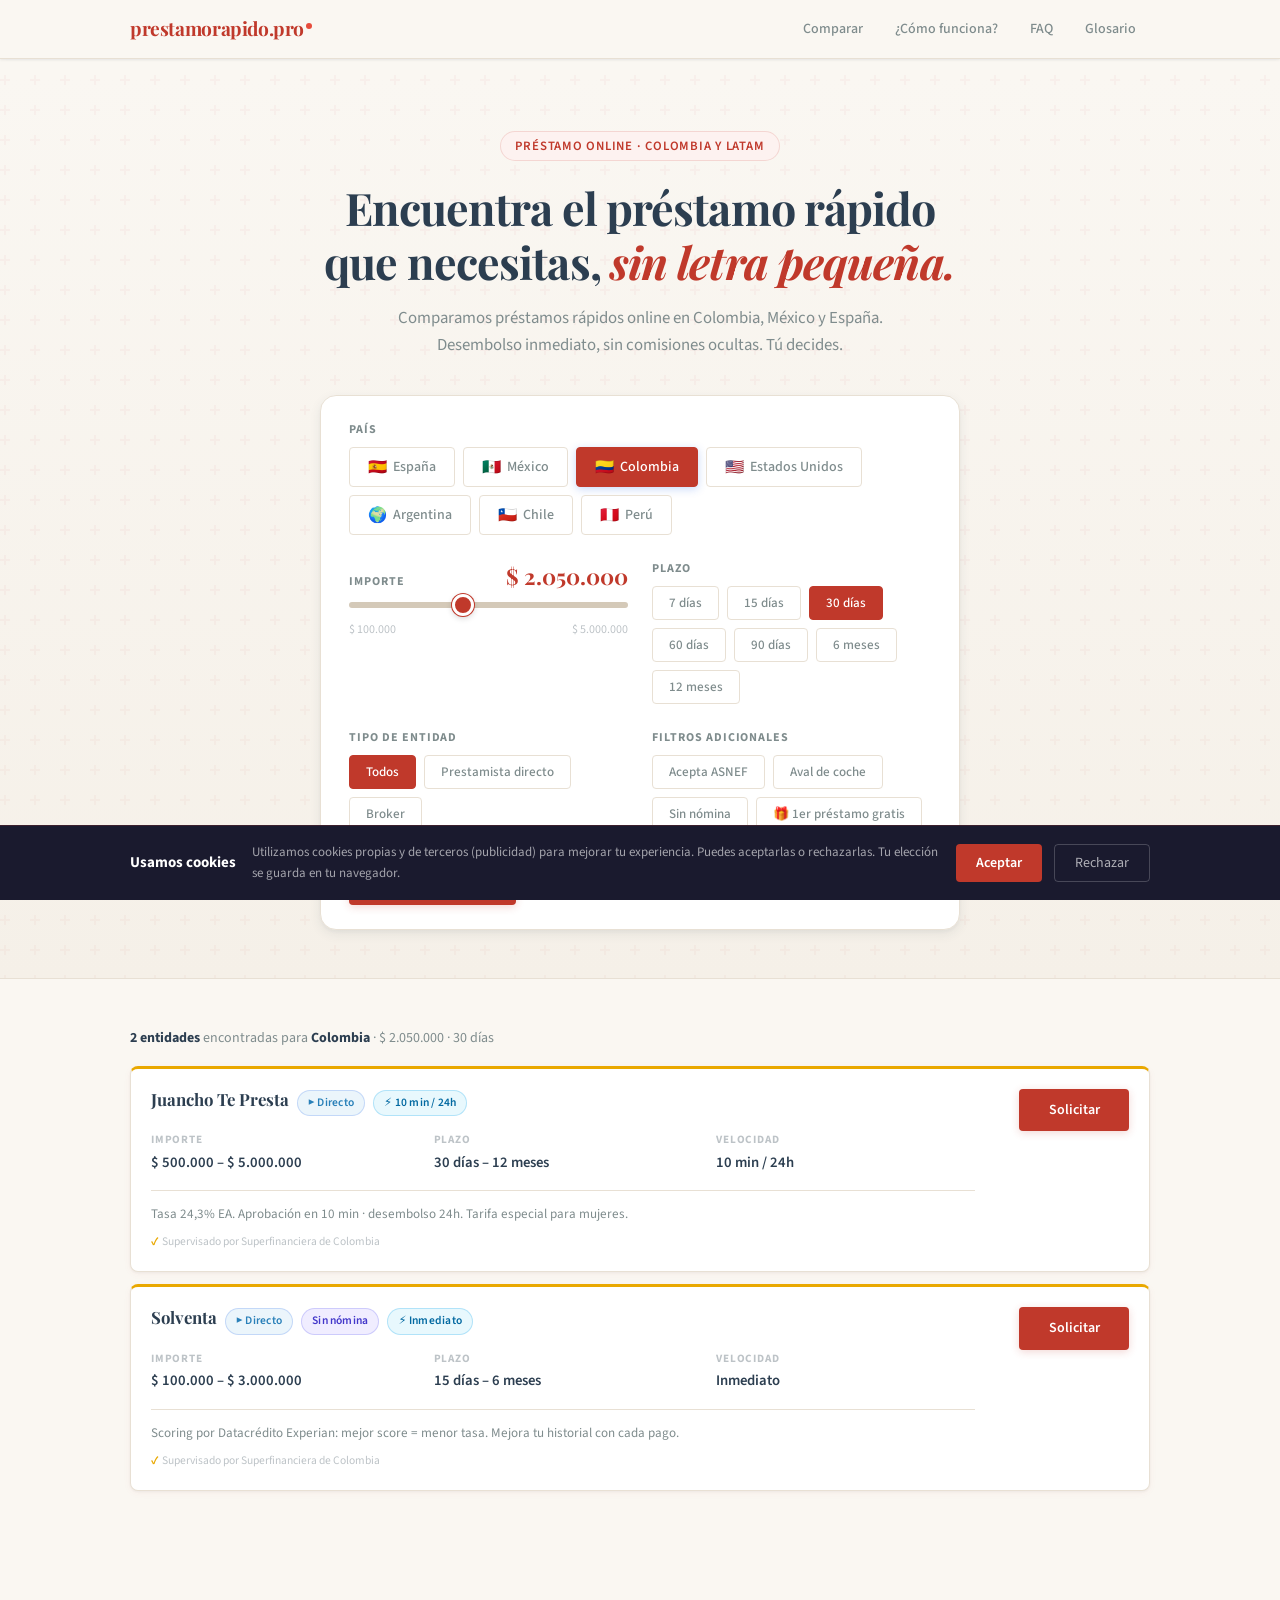
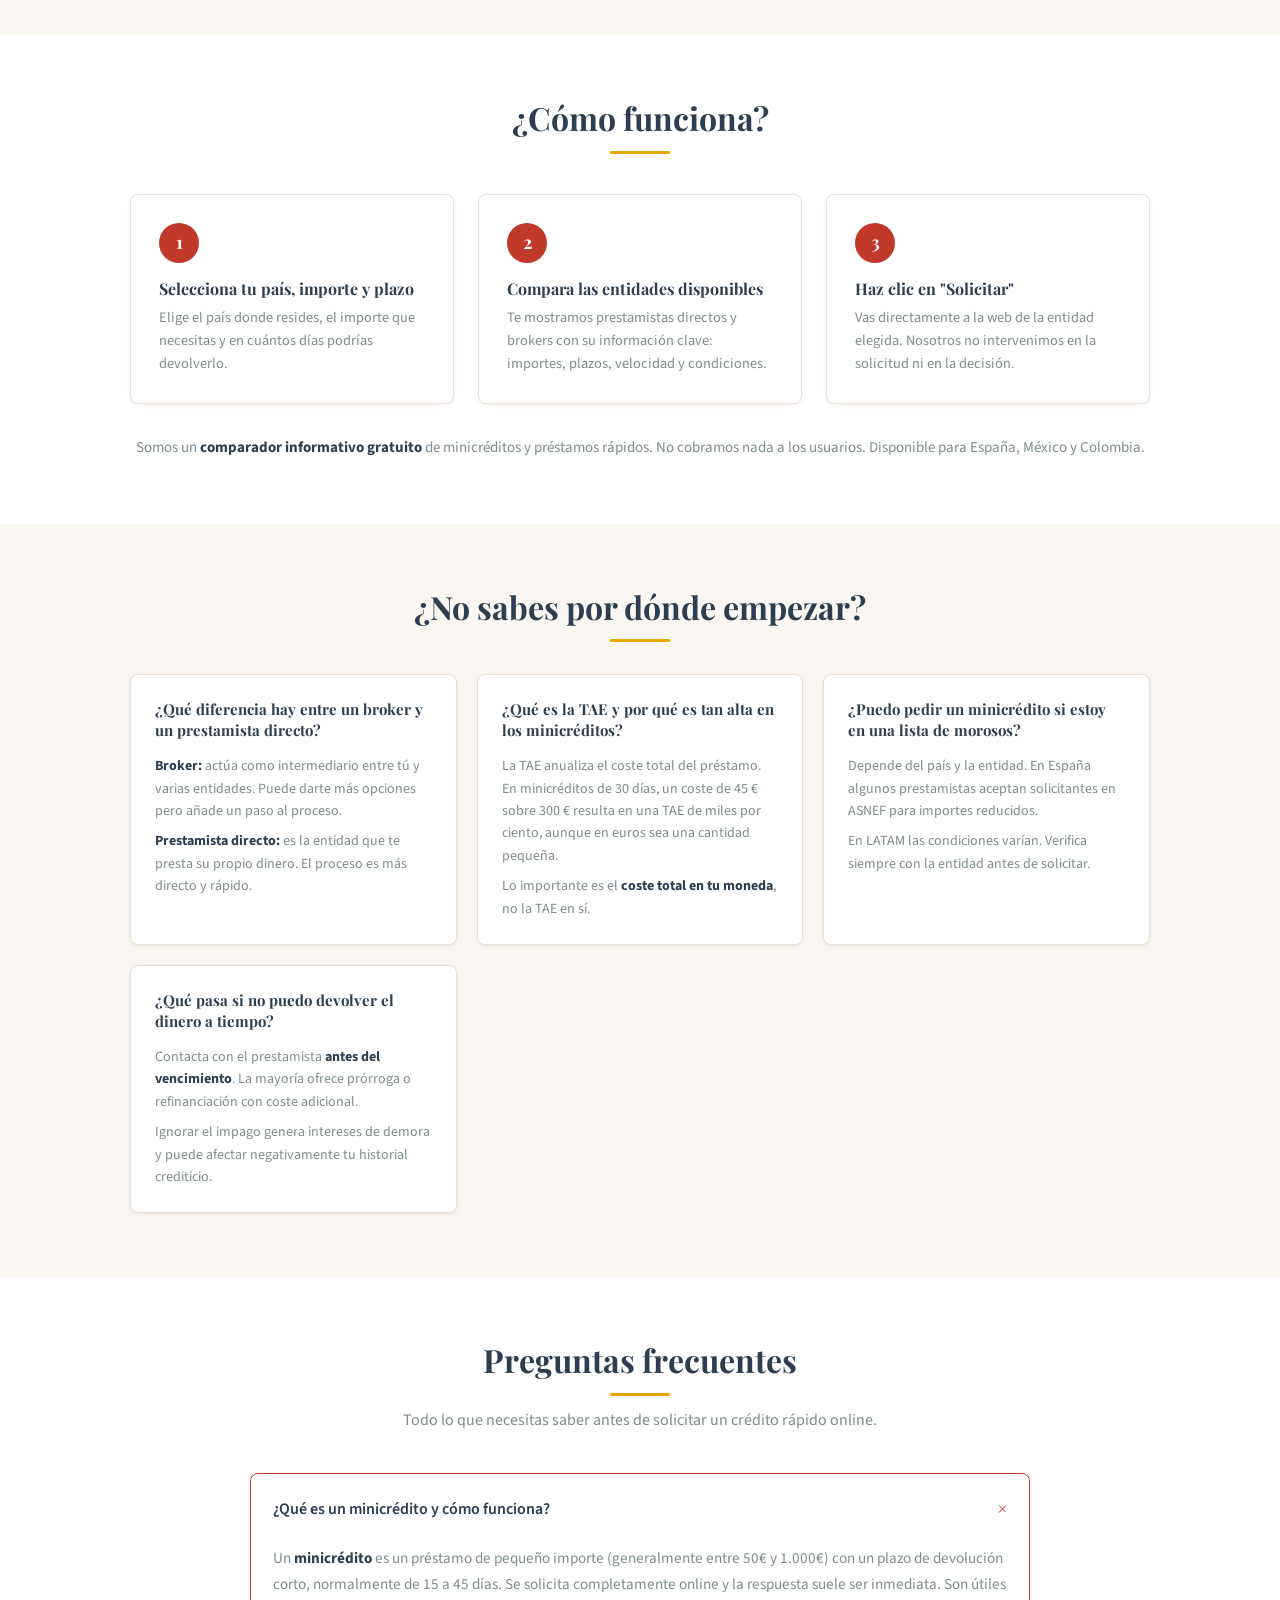
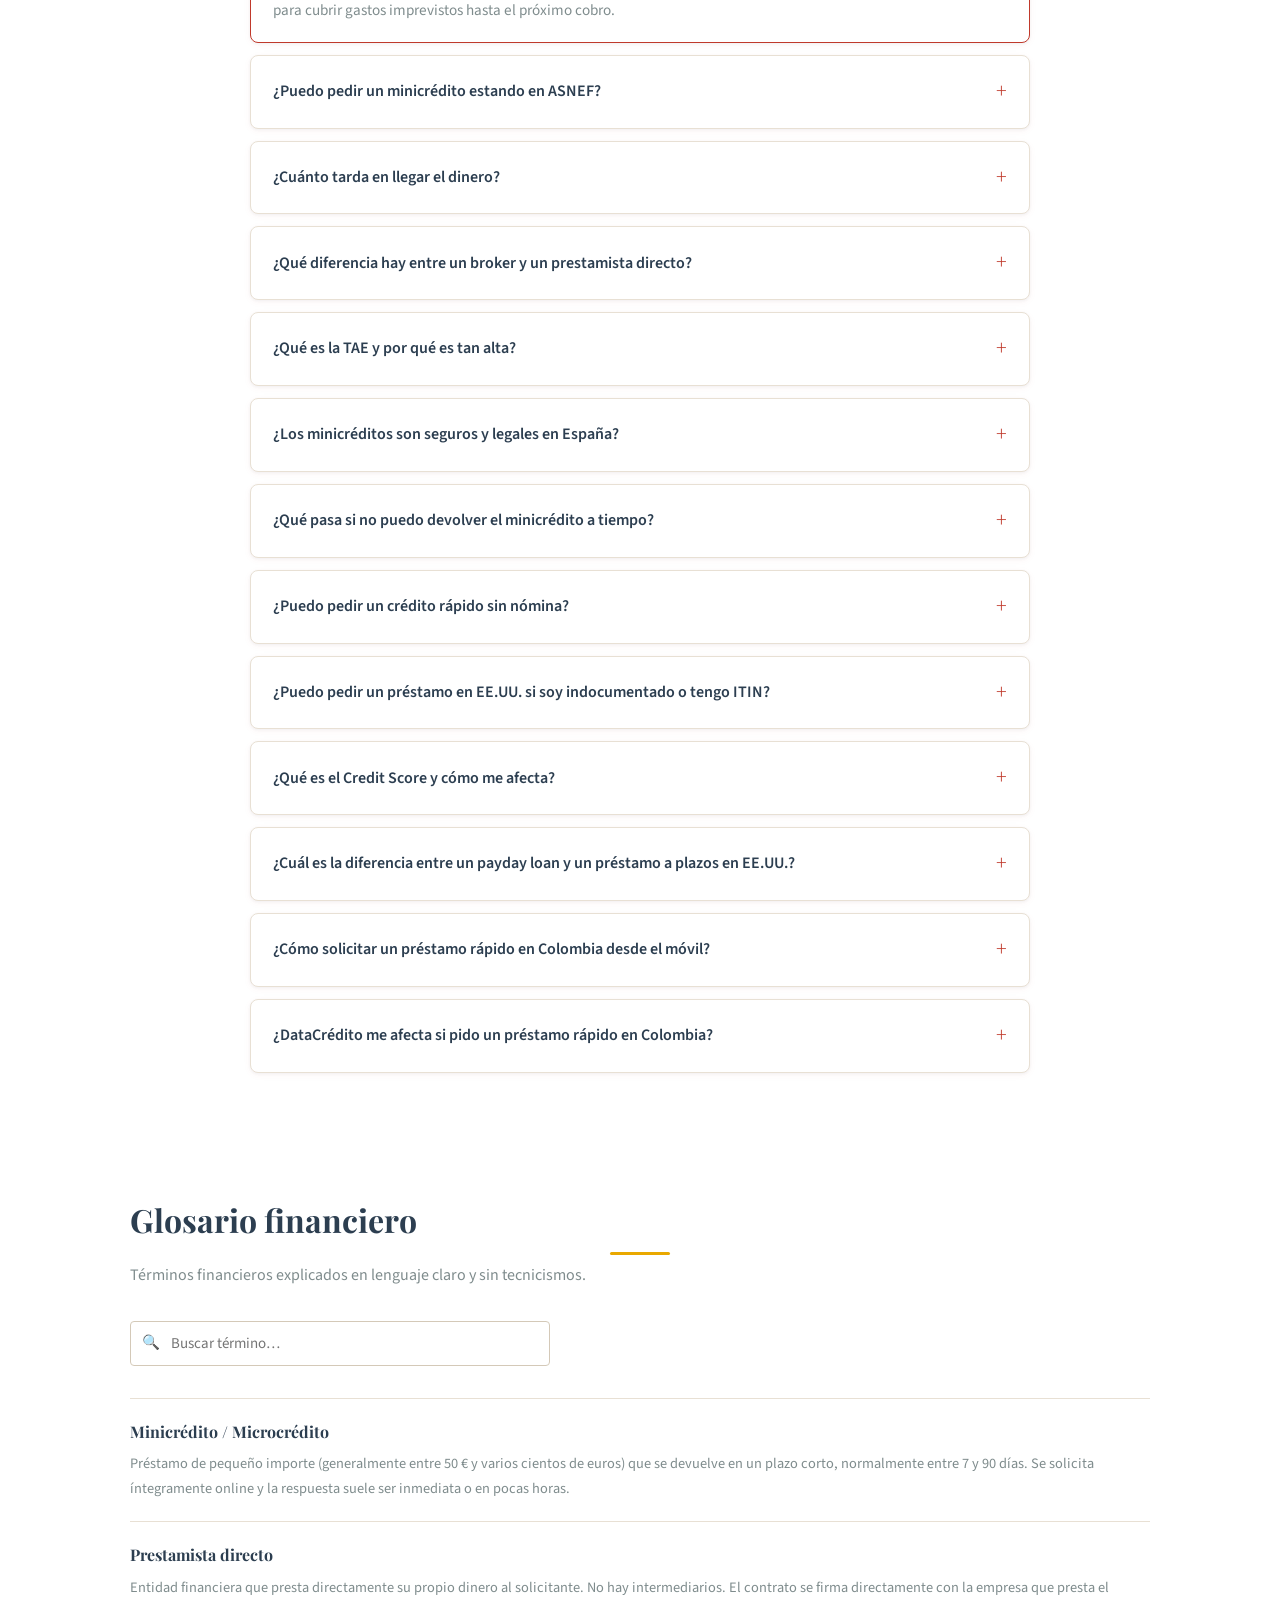
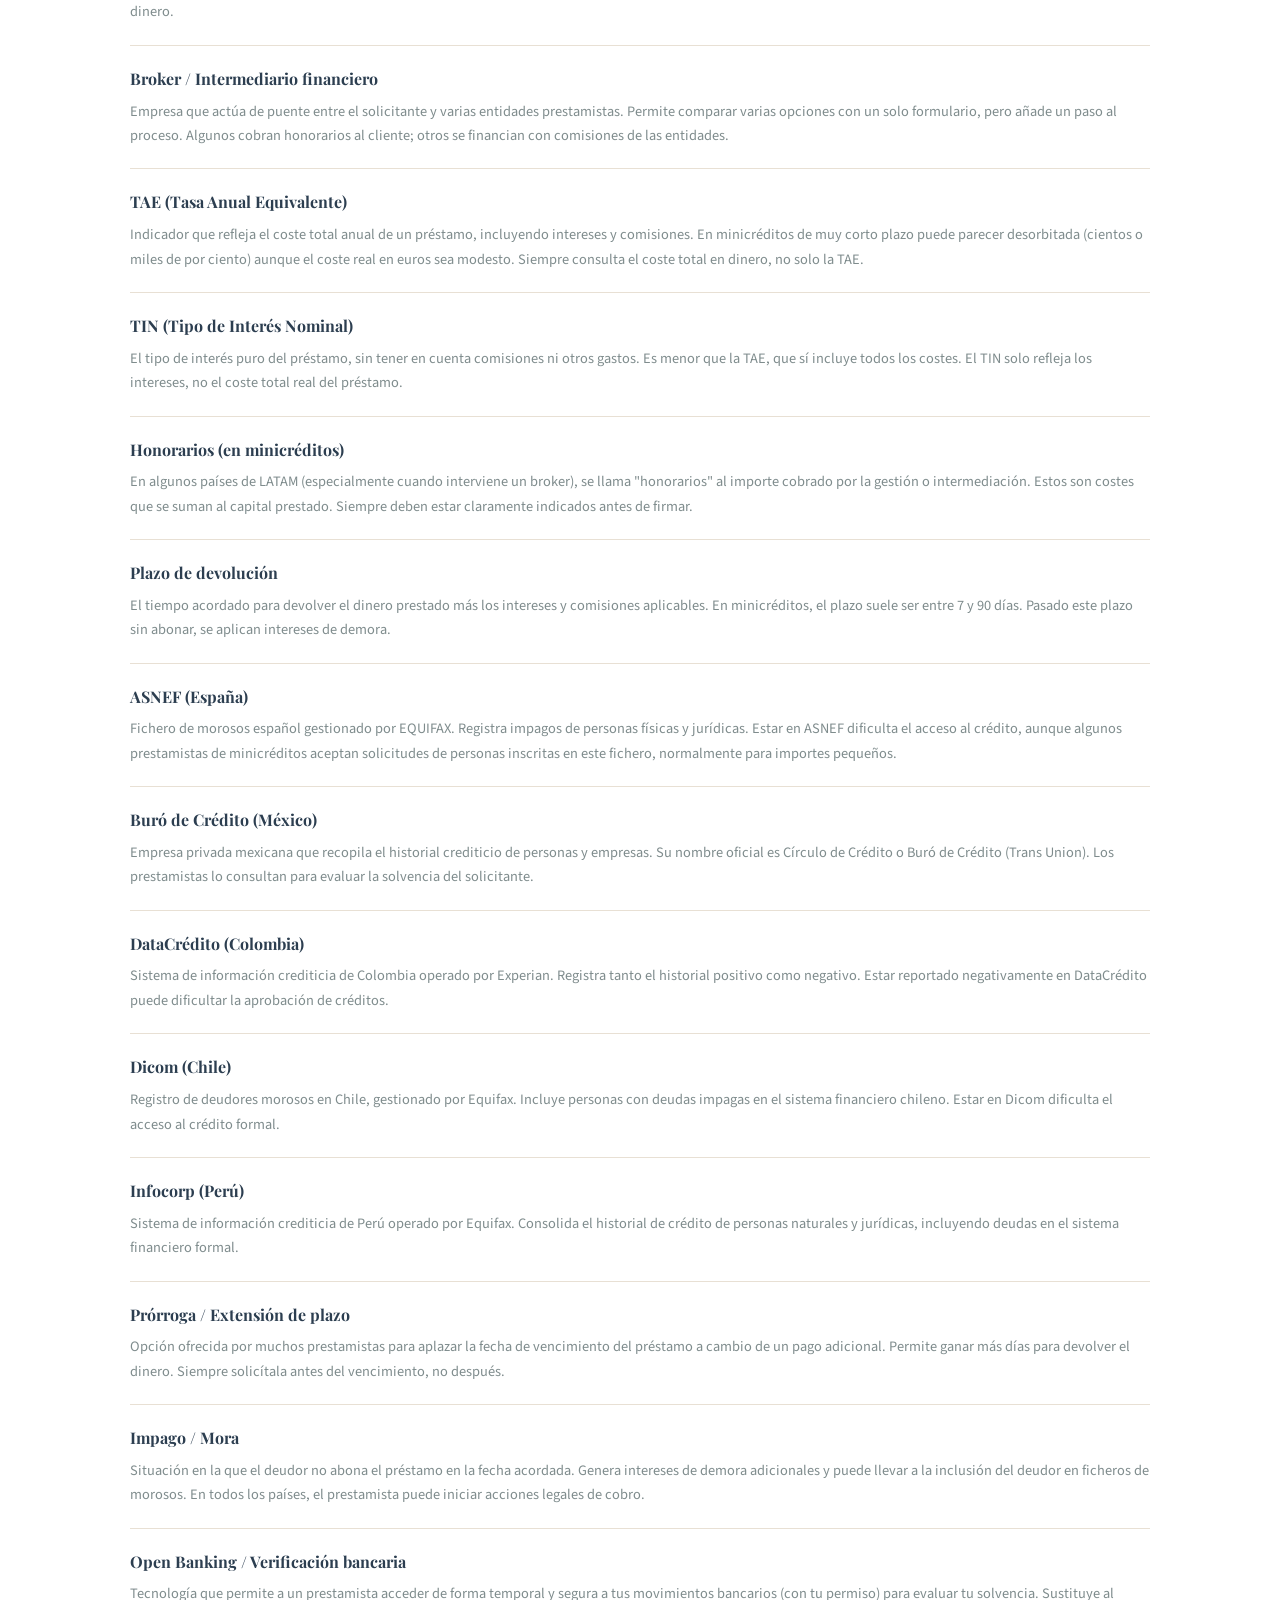
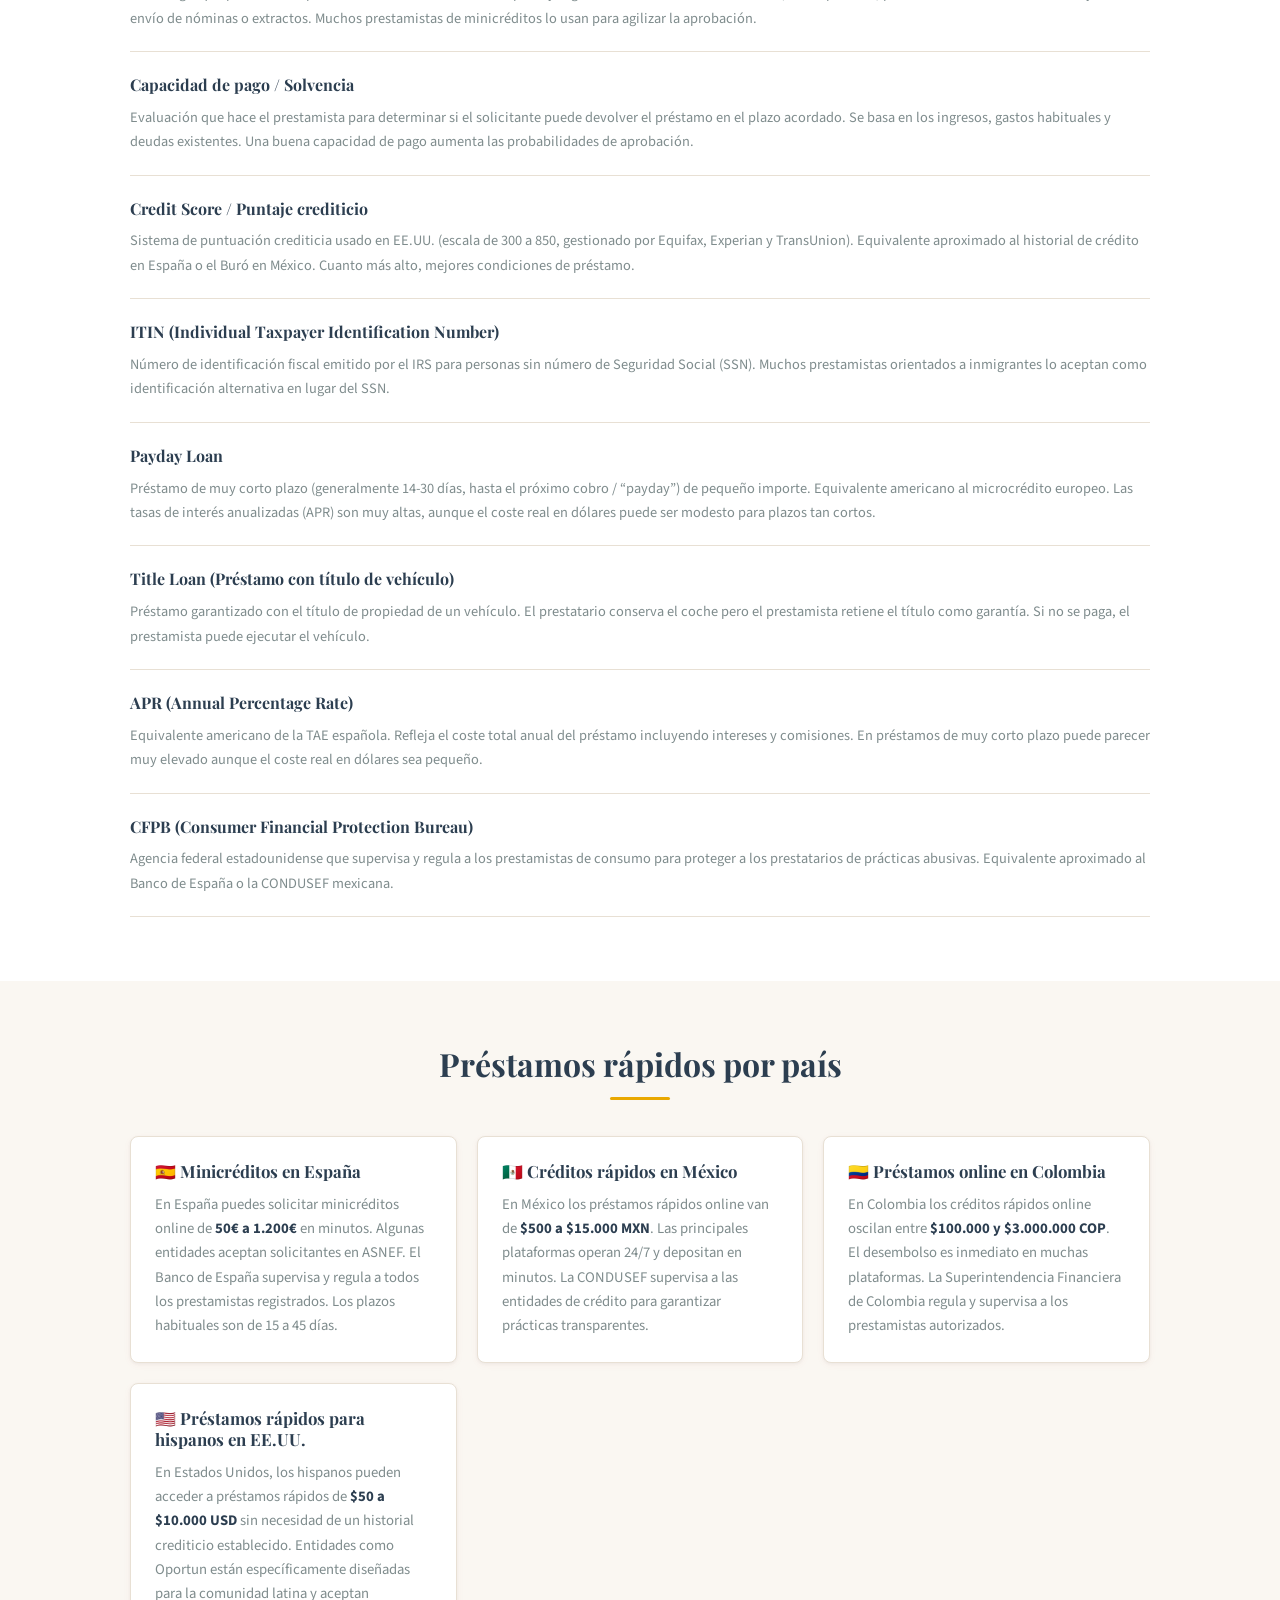
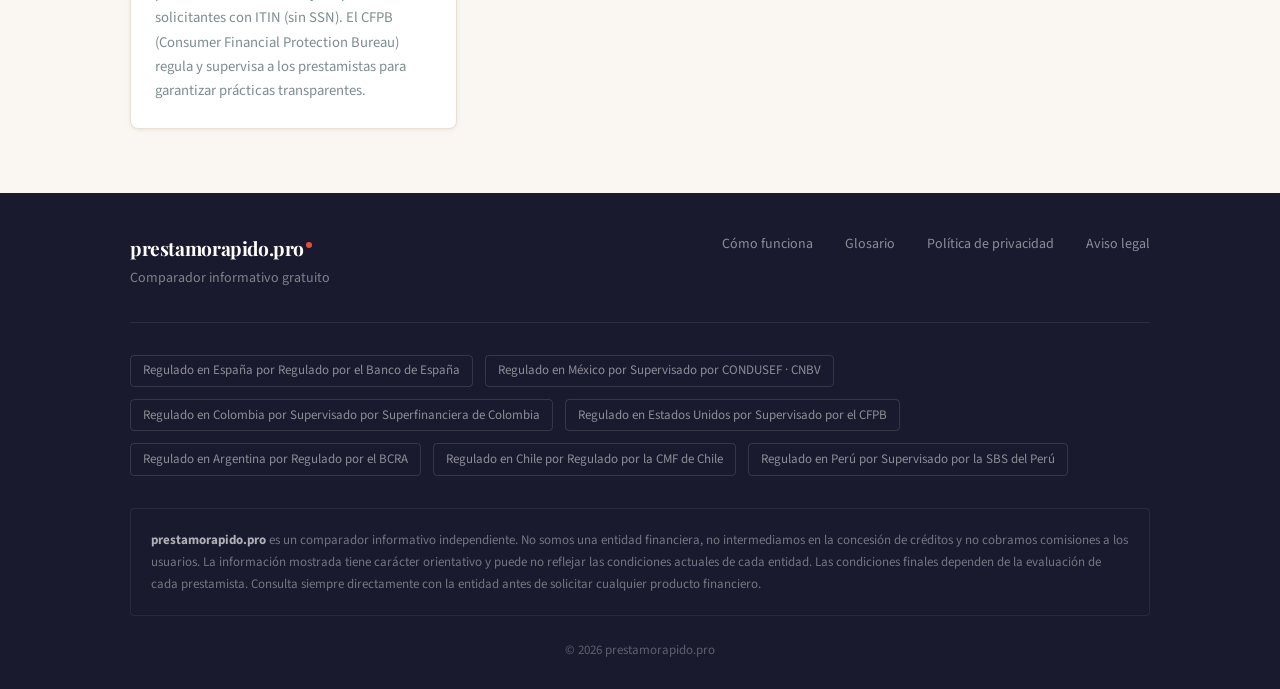
==== index.html @ 93457beb "feat: add Adsterra Native Banner and Social Bar to the top of the page" ====
<!DOCTYPE html>
<html lang="es">
<head>
  <meta charset="UTF-8">
  <meta name="viewport" content="width=device-width, initial-scale=1.0">
  <title>Préstamo Rápido Online · Comparador Gratis Colombia y LATAM</title>
  <meta name="description" content="Compara préstamos rápidos online en Colombia, México y España. Prestamistas directos verificados. Sin letra pequeña. Tú decides.">
  <meta name="robots" content="index, follow">
  <link rel="canonical" href="https://prestamorapido.pro/">

  <!-- Open Graph -->
  <meta property="og:title" content="Préstamo Rápido Online · Comparador Gratis">
  <meta property="og:description" content="Compara minicréditos y préstamos rápidos en España, México y Colombia. Información clara sobre prestamistas directos y brokers. Sin letra pequeña.">
  <meta property="og:url" content="https://prestamorapido.pro/">
  <meta property="og:type" content="website">
  <!-- TODO: crear og-image.png 1200x630 -->
  <meta property="og:image" content="https://prestamorapido.pro/assets/og-image.png">
  <meta property="og:image:width" content="1200">
  <meta property="og:image:height" content="630">
  <meta property="og:locale" content="es_ES">
  <meta property="og:site_name" content="prestamorapido.pro">

  <!-- Twitter Card -->
  <meta name="twitter:card" content="summary_large_image">
  <meta name="twitter:title" content="Préstamo Rápido · Comparador Gratis España y LATAM">
  <meta name="twitter:description" content="Compara préstamos rápidos en España, México y Colombia. Gratis, claro y sin letra pequeña.">
  <meta name="twitter:image" content="https://prestamorapido.pro/assets/og-image.png">

  <!-- Hreflang -->
  <link rel="alternate" hreflang="es-ES" href="https://prestamorapido.pro/?pais=es">
  <link rel="alternate" hreflang="es-MX" href="https://prestamorapido.pro/?pais=mx">
  <link rel="alternate" hreflang="es-CO" href="https://prestamorapido.pro/?pais=co">

  <!-- MyLead verification -->
  <meta name="mylead-verification" content="c48768fd7ff97997507ecca6ff5b908f">
  <!-- mylead-verification: c48768fd7ff97997507ecca6ff5b908f -->

  <!-- PWA -->
  <link rel="manifest" href="/manifest.json">
  <meta name="theme-color" content="#2563EB">

  <!-- Schema.org -->
  <script type="application/ld+json">
  {
    "@context": "https://schema.org",
    "@type": "WebSite",
    "name": "PréstamoRápido",
    "url": "https://prestamorapido.pro",
    "description": "Comparador gratuito de préstamos rápidos en Colombia y LATAM",
    "inLanguage": "es"
  }
  </script>

  <!-- Fonts -->
  <link rel="preconnect" href="https://fonts.googleapis.com">
  <link rel="preconnect" href="https://fonts.gstatic.com" crossorigin>
  <link href="https://fonts.googleapis.com/css2?family=Playfair+Display:ital,wght@0,400;0,600;0,700;1,400&family=Source+Sans+3:wght@400;500;600&display=swap" rel="stylesheet">

  <link rel="stylesheet" href="assets/style.css">
</head>
<body>

  <!-- ═══════════════════════════════════
       HEADER / NAVBAR
  ═══════════════════════════════════ -->
  <header id="header">
    <nav class="nav-inner container">
      <a href="/" class="logo" aria-label="prestamorapido.pro — Inicio">
        <span class="logo-text">prestamorapido.pro</span>
      </a>
      <button class="nav-toggle" id="navToggle" aria-label="Abrir menú" aria-expanded="false" aria-controls="navLinks">
        <span></span><span></span><span></span>
      </button>
      <ul class="nav-links" id="navLinks" role="list">
        <li><a href="#results">Comparar</a></li>
        <li><a href="#how-it-works">¿Cómo funciona?</a></li>
        <li><a href="#faq">FAQ</a></li>
        <li><a href="#glossary">Glosario</a></li>
      </ul>
    </nav>
  </header>

  <!-- ═══════════════════════════════════
       ADSTERRA BANNERS - TOP POSITION
  ═══════════════════════════════════ -->
  <!-- Native Banner (Adsterra) -->
  <div class="adsterra-native-banner-top" style="margin:1rem auto;max-width:860px;padding:0 1rem;text-align:center;">
    <script async="async" data-cfasync="false" src="https://pl29052499.profitablecpmratenetwork.com/44b26fec0634c2f8672e129bc2b5d541/invoke.js"></script>
    <div id="container-44b26fec0634c2f8672e129bc2b5d541"></div>
  </div>

  <!-- Social Bar (Adsterra) -->
  <div class="adsterra-social-bar-top">
    <script src="https://pl29052498.profitablecpmratenetwork.com/87/d1/58/87d1585a0a21bc46c48042a37a43a3dd.js" defer></script>
  </div>

  <main>

    <!-- ═══════════════════════════════════
         HERO — Buscador
    ═══════════════════════════════════ -->
    <section id="hero" aria-label="Buscador de minicréditos">
      <div class="hero-inner container">
        <p class="hero-label">Préstamo online · Colombia y LATAM</p>
        <h1>Encuentra el préstamo rápido que necesitas, <em>sin letra pequeña.</em></h1>
        <p class="hero-sub">Comparamos préstamos rápidos online en Colombia, México y España. Desembolso inmediato, sin comisiones ocultas. Tú decides.</p>

        <!-- Buscador -->
        <div class="search-box" role="search" aria-label="Filtros de búsqueda">

          <!-- Selector de país -->
          <div class="filter-group">
            <span class="filter-label">País</span>
            <div class="country-tabs" id="countryTabs" role="tablist" aria-label="Seleccionar país">
              <!-- Generado dinámicamente por app.js -->
            </div>
          </div>

          <!-- Slider de cantidad -->
          <div class="filter-group">
            <div class="amount-header">
              <span class="filter-label">Importe</span>
              <span class="amount-display" id="amountDisplay" aria-live="polite">—</span>
            </div>
            <input
              type="range"
              id="amountSlider"
              class="slider"
              min="0"
              max="100"
              value="50"
              aria-label="Seleccionar importe"
              aria-valuetext="Importe seleccionado"
            >
            <div class="slider-limits">
              <span id="sliderMin">—</span>
              <span id="sliderMax">—</span>
            </div>
          </div>

          <!-- Selector de plazo -->
          <div class="filter-group">
            <span class="filter-label">Plazo</span>
            <div class="plazo-buttons" id="plazoBtns" role="group" aria-label="Seleccionar plazo">
              <button class="plazo-btn" data-plazo="7" type="button">7 días</button>
              <button class="plazo-btn" data-plazo="15" type="button">15 días</button>
              <button class="plazo-btn active" data-plazo="30" type="button">30 días</button>
              <button class="plazo-btn" data-plazo="60" type="button">60 días</button>
              <button class="plazo-btn" data-plazo="90" type="button">90 días</button>
              <button class="plazo-btn" data-plazo="180" type="button">6 meses</button>
              <button class="plazo-btn" data-plazo="365" type="button">12 meses</button>
            </div>
          </div>

          <!-- Toggle tipo -->
          <div class="filter-group">
            <span class="filter-label">Tipo de entidad</span>
            <div class="tipo-buttons" id="tipoBtns" role="group" aria-label="Tipo de entidad">
              <button class="tipo-btn active" data-tipo="todos" type="button">Todos</button>
              <button class="tipo-btn" data-tipo="prestamista_directo" type="button">Prestamista directo</button>
              <button class="tipo-btn" data-tipo="broker" type="button">Broker</button>
            </div>
          </div>

          <!-- Filtros extra: ASNEF y Aval coche -->
          <div class="filter-group">
            <span class="filter-label">Filtros adicionales</span>
            <div class="extra-btns" id="extraBtns" role="group" aria-label="Filtros adicionales">
              <button class="extra-btn" data-filter="asnef" type="button" aria-pressed="false">Acepta ASNEF</button>
              <button class="extra-btn" data-filter="aval" type="button" aria-pressed="false">Aval de coche</button>
              <button class="extra-btn" data-filter="sin_nomina" type="button" aria-pressed="false" title="Filtrar entidades que no exigen nómina ni contrato fijo">Sin nómina</button>
              <button class="extra-btn" data-filter="primer_gratis" type="button" aria-pressed="false" title="Filtrar entidades con primer préstamo gratuito al 0%">🎁 1er préstamo gratis</button>
            </div>
          </div>

          <button class="btn-primary btn-search" id="btnSearch" type="button">Ver resultados</button>
        </div>
      </div>
    </section>

    <!-- ═══════════════════════════════════
         RESULTADOS
    ═══════════════════════════════════ -->
    <section id="results" aria-label="Resultados de la búsqueda">
      <div class="container">
        <p class="results-count" id="resultsCount" aria-live="polite" aria-atomic="true"></p>

        <div class="results-grid" id="resultsGrid" role="list" aria-label="Listado de entidades">
          <!-- Cards generadas dinámicamente -->
          <div class="results-loading" id="resultsLoading" aria-label="Cargando resultados">
            <div class="loading-spinner" aria-hidden="true"></div>
            <p>Cargando entidades…</p>
          </div>
        </div>
      </div>
    </section>

    <!-- MyLead Affiliate Banners -->
    <!-- Banner 1: PrestamosOnlineYa -->
    <div class="mylead-banner" style="margin:1.5rem auto;max-width:860px;padding:0 1rem;display:flex;justify-content:center;align-items:flex-start;flex-wrap:wrap;gap:1rem;overflow:hidden;">
      <script type="text/javascript" id="2e1womxfYNQHXlpzhxEb" src="https://low-prices.eu/js/script_2e1womxfYNQHXlpzhxEb.js"></script>
    </div>

    <!-- Banner 2: Solcredito -->
    <div class="mylead-banner" style="margin:1.5rem auto;max-width:860px;padding:0 1rem;display:flex;justify-content:center;align-items:flex-start;flex-wrap:wrap;gap:1rem;overflow:hidden;">
      <script type="text/javascript" id="aADLJjHN253uYz9NTl8e" src="https://low-prices.eu/js/script_aADLJjHN253uYz9NTl8e.js"></script>
    </div>

    <!-- Banner 3: B100 Tarjeta -->
    <div class="mylead-banner" style="margin:1.5rem auto;max-width:860px;padding:0 1rem;display:flex;justify-content:center;align-items:flex-start;flex-wrap:wrap;gap:1rem;overflow:hidden;">
      <script type="text/javascript" id="bDkOMpH3Q3rcZrAwTM1a" src="https://low-prices.eu/js/script_bDkOMpH3Q3rcZrAwTM1a.js"></script>
    </div>

    <!-- ═══════════════════════════════════
         CÓMO FUNCIONA
    ═══════════════════════════════════ -->
    <section id="how-it-works" aria-label="Cómo funciona el comparador">
      <div class="container">
        <h2>¿Cómo funciona?</h2>
        <div class="steps-grid">
          <div class="step">
            <div class="step-number" aria-hidden="true">1</div>
            <h3>Selecciona tu país, importe y plazo</h3>
            <p>Elige el país donde resides, el importe que necesitas y en cuántos días podrías devolverlo.</p>
          </div>
          <div class="step">
            <div class="step-number" aria-hidden="true">2</div>
            <h3>Compara las entidades disponibles</h3>
            <p>Te mostramos prestamistas directos y brokers con su información clave: importes, plazos, velocidad y condiciones.</p>
          </div>
          <div class="step">
            <div class="step-number" aria-hidden="true">3</div>
            <h3>Haz clic en "Solicitar"</h3>
            <p>Vas directamente a la web de la entidad elegida. Nosotros no intervenimos en la solicitud ni en la decisión.</p>
          </div>
        </div>
        <p class="how-note">Somos un <strong>comparador informativo gratuito</strong> de minicréditos y préstamos rápidos. No cobramos nada a los usuarios. Disponible para España, México y Colombia.</p>
      </div>
    </section>

    <!-- ═══════════════════════════════════
         SECCIÓN EDUCATIVA
    ═══════════════════════════════════ -->
    <section id="education" aria-label="Guía educativa sobre minicréditos">
      <div class="container">
        <h2>¿No sabes por dónde empezar?</h2>
        <div class="edu-grid">
          <article class="edu-card">
            <h3>¿Qué diferencia hay entre un broker y un prestamista directo?</h3>
            <p><strong>Broker:</strong> actúa como intermediario entre tú y varias entidades. Puede darte más opciones pero añade un paso al proceso.</p>
            <p><strong>Prestamista directo:</strong> es la entidad que te presta su propio dinero. El proceso es más directo y rápido.</p>
          </article>
          <article class="edu-card">
            <h3>¿Qué es la TAE y por qué es tan alta en los minicréditos?</h3>
            <p>La TAE anualiza el coste total del préstamo. En minicréditos de 30 días, un coste de 45 € sobre 300 € resulta en una TAE de miles por ciento, aunque en euros sea una cantidad pequeña.</p>
            <p>Lo importante es el <strong>coste total en tu moneda</strong>, no la TAE en sí.</p>
          </article>
          <article class="edu-card">
            <h3>¿Puedo pedir un minicrédito si estoy en una lista de morosos?</h3>
            <p>Depende del país y la entidad. En España algunos prestamistas aceptan solicitantes en ASNEF para importes reducidos.</p>
            <p>En LATAM las condiciones varían. Verifica siempre con la entidad antes de solicitar.</p>
          </article>
          <article class="edu-card">
            <h3>¿Qué pasa si no puedo devolver el dinero a tiempo?</h3>
            <p>Contacta con el prestamista <strong>antes del vencimiento</strong>. La mayoría ofrece prórroga o refinanciación con coste adicional.</p>
            <p>Ignorar el impago genera intereses de demora y puede afectar negativamente tu historial crediticio.</p>
          </article>
        </div>
      </div>
    </section>


    <!-- ═══════════════════════════════════
         FAQ — Preguntas frecuentes
    ═══════════════════════════════════ -->
    <section id="faq" aria-label="Preguntas frecuentes sobre minicréditos">
      <div class="container">
        <h2>Preguntas frecuentes</h2>
        <p class="faq-intro">Todo lo que necesitas saber antes de solicitar un crédito rápido online.</p>

        <div class="faq-list">

          <details class="faq-item" open>
            <summary class="faq-question">¿Qué es un minicrédito y cómo funciona?</summary>
            <div class="faq-answer">
              <p>Un <strong>minicrédito</strong> es un préstamo de pequeño importe (generalmente entre 50€ y 1.000€) con un plazo de devolución corto, normalmente de 15 a 45 días. Se solicita completamente online y la respuesta suele ser inmediata. Son útiles para cubrir gastos imprevistos hasta el próximo cobro.</p>
            </div>
          </details>

          <details class="faq-item">
            <summary class="faq-question">¿Puedo pedir un minicrédito estando en ASNEF?</summary>
            <div class="faq-answer">
              <p>En España, algunos <strong>prestamistas directos aceptan solicitudes con ASNEF</strong>, especialmente para importes reducidos. En México y Colombia los ficheros de morosos funcionan de forma diferente. Las condiciones varían según la entidad, por eso es importante comparar antes de solicitar.</p>
            </div>
          </details>

          <details class="faq-item">
            <summary class="faq-question">¿Cuánto tarda en llegar el dinero?</summary>
            <div class="faq-answer">
              <p>La mayoría de prestamistas online resuelven la solicitud en <strong>menos de 15 minutos</strong>. Si tu banco admite transferencias inmediatas, el dinero puede estar en tu cuenta en menos de una hora. Algunos operan 24 horas al día, incluidos fines de semana.</p>
            </div>
          </details>

          <details class="faq-item">
            <summary class="faq-question">¿Qué diferencia hay entre un broker y un prestamista directo?</summary>
            <div class="faq-answer">
              <p>Un <strong>prestamista directo</strong> es la entidad que te presta su propio dinero — el proceso es más directo y rápido. Un <strong>broker</strong> actúa como intermediario y puede enviarte a varias entidades a la vez, lo que puede aumentar tus probabilidades de aprobación pero añade un paso al proceso.</p>
            </div>
          </details>

          <details class="faq-item">
            <summary class="faq-question">¿Qué es la TAE y por qué es tan alta?</summary>
            <div class="faq-answer">
              <p>La <strong>TAE</strong> (Tasa Anual Equivalente) anualiza el coste total del préstamo. En minicréditos de 30 días, un coste de 45€ sobre 300€ resulta en una TAE de miles por ciento, aunque en dinero sea una cantidad pequeña. Lo que realmente importa es el <strong>coste total en euros</strong>, no la TAE.</p>
            </div>
          </details>

          <details class="faq-item">
            <summary class="faq-question">¿Los minicréditos son seguros y legales en España?</summary>
            <div class="faq-answer">
              <p>Sí. En España los minicréditos están regulados. Los prestamistas deben estar inscritos en el <strong>Registro Oficial del Banco de España</strong>. En México, la CONDUSEF supervisa a las entidades de crédito. En Colombia, la Superintendencia Financiera. Verifica siempre que la entidad esté registrada antes de solicitar.</p>
            </div>
          </details>

          <details class="faq-item">
            <summary class="faq-question">¿Qué pasa si no puedo devolver el minicrédito a tiempo?</summary>
            <div class="faq-answer">
              <p>Contacta con el prestamista <strong>antes del vencimiento</strong>. La mayoría ofrecen prórroga o refinanciación con un coste adicional. Ignorar el impago genera intereses de demora y puede afectar negativamente tu historial crediticio e incluirte en ficheros de morosos.</p>
            </div>
          </details>

          <details class="faq-item">
            <summary class="faq-question">¿Puedo pedir un crédito rápido sin nómina?</summary>
            <div class="faq-answer">
              <p>Algunos prestamistas aceptan solicitudes de <strong>autónomos, desempleados o personas sin nómina fija</strong> si pueden demostrar otros ingresos regulares (pensiones, alquileres, freelance). Cada entidad tiene sus propios criterios. Consulta las condiciones antes de solicitar.</p>
            </div>
          </details>

          <details class="faq-item">
            <summary class="faq-question">¿Puedo pedir un préstamo en EE.UU. si soy indocumentado o tengo ITIN?</summary>
            <div class="faq-answer">
              <p>Sí, algunos prestamistas como <strong>Oportun</strong> aceptan el ITIN como identificación alternativa al número de Seguridad Social (SSN). No todos los estados permiten esta práctica, por lo que es importante verificar la disponibilidad en tu estado antes de solicitar. No necesitas historial crediticio previo en EE.UU.</p>
            </div>
          </details>

          <details class="faq-item">
            <summary class="faq-question">¿Qué es el Credit Score y cómo me afecta?</summary>
            <div class="faq-answer">
              <p>El <strong>Credit Score</strong> es una puntuación del 300 al 850 que evalúa tu historial crediticio en EE.UU. Si eres nuevo en el país, probablemente no tengas uno todavía. Algunos prestamistas especializados en la comunidad hispana, como Oportun, no lo requieren. Usar estos préstamos responsablemente puede ayudarte a construir tu historial.</p>
            </div>
          </details>

          <details class="faq-item">
            <summary class="faq-question">¿Cuál es la diferencia entre un payday loan y un préstamo a plazos en EE.UU.?</summary>
            <div class="faq-answer">
              <p>Un <strong>payday loan</strong> se devuelve en un solo pago en tu próximo día de cobro (generalmente 14-30 días). Un <strong>préstamo a plazos</strong> (installment loan) se devuelve en cuotas mensuales durante varios meses. Los préstamos a plazos suelen ser más manejables y algunos ayudan a construir historial crediticio.</p>
            </div>
          </details>

          <details class="faq-item">
            <summary class="faq-question">¿Cómo solicitar un préstamo rápido en Colombia desde el móvil?</summary>
            <div class="faq-answer">
              <p>La mayoría de plataformas colombianas tienen app o web optimizada para móvil. Solo necesitas cédula de ciudadanía y cuenta bancaria activa. El proceso completo tarda menos de 10 minutos y el desembolso puede ser inmediato por PSE o Nequi.</p>
            </div>
          </details>

          <details class="faq-item">
            <summary class="faq-question">¿DataCrédito me afecta si pido un préstamo rápido en Colombia?</summary>
            <div class="faq-answer">
              <p>Depende del prestamista. Algunas fintech colombianas no consultan DataCrédito o tienen criterios más flexibles para reportes negativos recientes. Verifica las condiciones de cada entidad antes de solicitar.</p>
            </div>
          </details>

        </div>
      </div>
    </section>

    <!-- ═══════════════════════════════════
         GLOSARIO
    ═══════════════════════════════════ -->
    <section id="glossary" aria-label="Glosario financiero">
      <div class="container">
        <h2>Glosario financiero</h2>
        <p class="glossary-intro">Términos financieros explicados en lenguaje claro y sin tecnicismos.</p>

        <div class="glossary-search-wrapper">
          <label for="glossarySearch" class="visually-hidden">Buscar término en el glosario</label>
          <input
            type="search"
            id="glossarySearch"
            class="glossary-search"
            placeholder="Buscar término…"
            aria-label="Filtrar términos del glosario"
            autocomplete="off"
          >
        </div>

        <dl class="glossary-list" id="glossaryList">

          <div class="glossary-item" data-term="minicrédito microcrédito">
            <dt>Minicrédito / Microcrédito</dt>
            <dd>Préstamo de pequeño importe (generalmente entre 50 € y varios cientos de euros) que se devuelve en un plazo corto, normalmente entre 7 y 90 días. Se solicita íntegramente online y la respuesta suele ser inmediata o en pocas horas.</dd>
          </div>

          <div class="glossary-item" data-term="prestamista directo">
            <dt>Prestamista directo</dt>
            <dd>Entidad financiera que presta directamente su propio dinero al solicitante. No hay intermediarios. El contrato se firma directamente con la empresa que presta el dinero.</dd>
          </div>

          <div class="glossary-item" data-term="broker intermediario financiero">
            <dt>Broker / Intermediario financiero</dt>
            <dd>Empresa que actúa de puente entre el solicitante y varias entidades prestamistas. Permite comparar varias opciones con un solo formulario, pero añade un paso al proceso. Algunos cobran honorarios al cliente; otros se financian con comisiones de las entidades.</dd>
          </div>

          <div class="glossary-item" data-term="TAE tasa anual equivalente">
            <dt>TAE (Tasa Anual Equivalente)</dt>
            <dd>Indicador que refleja el coste total anual de un préstamo, incluyendo intereses y comisiones. En minicréditos de muy corto plazo puede parecer desorbitada (cientos o miles de por ciento) aunque el coste real en euros sea modesto. Siempre consulta el coste total en dinero, no solo la TAE.</dd>
          </div>

          <div class="glossary-item" data-term="TIN tipo interés nominal">
            <dt>TIN (Tipo de Interés Nominal)</dt>
            <dd>El tipo de interés puro del préstamo, sin tener en cuenta comisiones ni otros gastos. Es menor que la TAE, que sí incluye todos los costes. El TIN solo refleja los intereses, no el coste total real del préstamo.</dd>
          </div>

          <div class="glossary-item" data-term="honorarios minicréditos">
            <dt>Honorarios (en minicréditos)</dt>
            <dd>En algunos países de LATAM (especialmente cuando interviene un broker), se llama "honorarios" al importe cobrado por la gestión o intermediación. Estos son costes que se suman al capital prestado. Siempre deben estar claramente indicados antes de firmar.</dd>
          </div>

          <div class="glossary-item" data-term="plazo devolución">
            <dt>Plazo de devolución</dt>
            <dd>El tiempo acordado para devolver el dinero prestado más los intereses y comisiones aplicables. En minicréditos, el plazo suele ser entre 7 y 90 días. Pasado este plazo sin abonar, se aplican intereses de demora.</dd>
          </div>

          <div class="glossary-item" data-term="ASNEF fichero morosos España">
            <dt>ASNEF (España)</dt>
            <dd>Fichero de morosos español gestionado por EQUIFAX. Registra impagos de personas físicas y jurídicas. Estar en ASNEF dificulta el acceso al crédito, aunque algunos prestamistas de minicréditos aceptan solicitudes de personas inscritas en este fichero, normalmente para importes pequeños.</dd>
          </div>

          <div class="glossary-item" data-term="buró de crédito México historial crediticio">
            <dt>Buró de Crédito (México)</dt>
            <dd>Empresa privada mexicana que recopila el historial crediticio de personas y empresas. Su nombre oficial es Círculo de Crédito o Buró de Crédito (Trans Union). Los prestamistas lo consultan para evaluar la solvencia del solicitante.</dd>
          </div>

          <div class="glossary-item" data-term="datacredito Colombia historial crediticio">
            <dt>DataCrédito (Colombia)</dt>
            <dd>Sistema de información crediticia de Colombia operado por Experian. Registra tanto el historial positivo como negativo. Estar reportado negativamente en DataCrédito puede dificultar la aprobación de créditos.</dd>
          </div>

          <div class="glossary-item" data-term="DICOM Chile registro deudores">
            <dt>Dicom (Chile)</dt>
            <dd>Registro de deudores morosos en Chile, gestionado por Equifax. Incluye personas con deudas impagas en el sistema financiero chileno. Estar en Dicom dificulta el acceso al crédito formal.</dd>
          </div>

          <div class="glossary-item" data-term="Infocorp Perú historial crediticio">
            <dt>Infocorp (Perú)</dt>
            <dd>Sistema de información crediticia de Perú operado por Equifax. Consolida el historial de crédito de personas naturales y jurídicas, incluyendo deudas en el sistema financiero formal.</dd>
          </div>

          <div class="glossary-item" data-term="prórroga extensión plazo minicrédito">
            <dt>Prórroga / Extensión de plazo</dt>
            <dd>Opción ofrecida por muchos prestamistas para aplazar la fecha de vencimiento del préstamo a cambio de un pago adicional. Permite ganar más días para devolver el dinero. Siempre solicítala antes del vencimiento, no después.</dd>
          </div>

          <div class="glossary-item" data-term="impago mora deuda vencida">
            <dt>Impago / Mora</dt>
            <dd>Situación en la que el deudor no abona el préstamo en la fecha acordada. Genera intereses de demora adicionales y puede llevar a la inclusión del deudor en ficheros de morosos. En todos los países, el prestamista puede iniciar acciones legales de cobro.</dd>
          </div>

          <div class="glossary-item" data-term="open banking verificación bancaria digital">
            <dt>Open Banking / Verificación bancaria</dt>
            <dd>Tecnología que permite a un prestamista acceder de forma temporal y segura a tus movimientos bancarios (con tu permiso) para evaluar tu solvencia. Sustituye al envío de nóminas o extractos. Muchos prestamistas de minicréditos lo usan para agilizar la aprobación.</dd>
          </div>

          <div class="glossary-item" data-term="capacidad de pago solvencia financiera">
            <dt>Capacidad de pago / Solvencia</dt>
            <dd>Evaluación que hace el prestamista para determinar si el solicitante puede devolver el préstamo en el plazo acordado. Se basa en los ingresos, gastos habituales y deudas existentes. Una buena capacidad de pago aumenta las probabilidades de aprobación.</dd>
          </div>

          <div class="glossary-item" data-term="credit score puntaje crediticio EE.UU. Estados Unidos">
            <dt>Credit Score / Puntaje crediticio</dt>
            <dd>Sistema de puntuación crediticia usado en EE.UU. (escala de 300 a 850, gestionado por Equifax, Experian y TransUnion). Equivalente aproximado al historial de crédito en España o el Buró en México. Cuanto más alto, mejores condiciones de préstamo.</dd>
          </div>

          <div class="glossary-item" data-term="ITIN individual taxpayer identification number inmigrante sin SSN">
            <dt>ITIN (Individual Taxpayer Identification Number)</dt>
            <dd>Número de identificación fiscal emitido por el IRS para personas sin número de Seguridad Social (SSN). Muchos prestamistas orientados a inmigrantes lo aceptan como identificación alternativa en lugar del SSN.</dd>
          </div>

          <div class="glossary-item" data-term="payday loan minicrédito americano corto plazo">
            <dt>Payday Loan</dt>
            <dd>Préstamo de muy corto plazo (generalmente 14-30 días, hasta el próximo cobro / “payday”) de pequeño importe. Equivalente americano al microcrédito europeo. Las tasas de interés anualizadas (APR) son muy altas, aunque el coste real en dólares puede ser modesto para plazos tan cortos.</dd>
          </div>

          <div class="glossary-item" data-term="title loan préstamo título vehículo aval coche EE.UU.">
            <dt>Title Loan (Préstamo con título de vehículo)</dt>
            <dd>Préstamo garantizado con el título de propiedad de un vehículo. El prestatario conserva el coche pero el prestamista retiene el título como garantía. Si no se paga, el prestamista puede ejecutar el vehículo.</dd>
          </div>

          <div class="glossary-item" data-term="APR annual percentage rate TAE americana tasa anual">
            <dt>APR (Annual Percentage Rate)</dt>
            <dd>Equivalente americano de la TAE española. Refleja el coste total anual del préstamo incluyendo intereses y comisiones. En préstamos de muy corto plazo puede parecer muy elevado aunque el coste real en dólares sea pequeño.</dd>
          </div>

          <div class="glossary-item" data-term="CFPB Consumer Financial Protection Bureau regulador EE.UU.">
            <dt>CFPB (Consumer Financial Protection Bureau)</dt>
            <dd>Agencia federal estadounidense que supervisa y regula a los prestamistas de consumo para proteger a los prestatarios de prácticas abusivas. Equivalente aproximado al Banco de España o la CONDUSEF mexicana.</dd>
          </div>

        </dl>

        <p class="glossary-empty" id="glossaryEmpty" hidden>No se encontraron términos para "<span id="glossaryQuery"></span>".</p>
      </div>
    </section>

    <!-- ═══════════════════════════════════
         PAÍSES — Contenido indexable LATAM
    ═══════════════════════════════════ -->
    <section id="paises" aria-label="Minicréditos por país">
      <div class="container">
        <h2>Préstamos rápidos por país</h2>
        <div class="paises-grid">

          <article class="pais-card">
            <h3>🇪🇸 Minicréditos en España</h3>
            <p>En España puedes solicitar minicréditos online de <strong>50€ a 1.200€</strong> en minutos. Algunas entidades aceptan solicitantes en ASNEF. El Banco de España supervisa y regula a todos los prestamistas registrados. Los plazos habituales son de 15 a 45 días.</p>
          </article>

          <article class="pais-card">
            <h3>🇲🇽 Créditos rápidos en México</h3>
            <p>En México los préstamos rápidos online van de <strong>$500 a $15.000 MXN</strong>. Las principales plataformas operan 24/7 y depositan en minutos. La CONDUSEF supervisa a las entidades de crédito para garantizar prácticas transparentes.</p>
          </article>

          <article class="pais-card">
            <h3>🇨🇴 Préstamos online en Colombia</h3>
            <p>En Colombia los créditos rápidos online oscilan entre <strong>$100.000 y $3.000.000 COP</strong>. El desembolso es inmediato en muchas plataformas. La Superintendencia Financiera de Colombia regula y supervisa a los prestamistas autorizados.</p>
          </article>

          <article class="pais-card">
            <h3>🇺🇸 Préstamos rápidos para hispanos en EE.UU.</h3>
            <p>
              En Estados Unidos, los hispanos pueden acceder a préstamos rápidos de <strong>$50 a $10.000 USD</strong>
              sin necesidad de un historial crediticio establecido. Entidades como Oportun están específicamente
              diseñadas para la comunidad latina y aceptan solicitantes con ITIN (sin SSN).
              El CFPB (Consumer Financial Protection Bureau) regula y supervisa a los prestamistas para
              garantizar prácticas transparentes.
            </p>
          </article>

        </div>
      </div>
    </section>

  </main>

  <!-- ═══════════════════════════════════
       FOOTER
  ═══════════════════════════════════ -->
  <footer id="footer" role="contentinfo">
    <div class="container">
      <div class="footer-top">
        <div class="footer-brand">
          <span class="logo-text">prestamorapido.pro</span>
          <p class="footer-tagline">Comparador informativo gratuito</p>
        </div>
        <nav class="footer-nav" aria-label="Navegación del pie de página">
          <ul role="list">
            <li><a href="#how-it-works">Cómo funciona</a></li>
            <li><a href="#glossary">Glosario</a></li>
            <li><a href="#" id="footerPrivacy">Política de privacidad</a></li>
            <li><a href="#" id="footerLegal">Aviso legal</a></li>
          </ul>
        </nav>
      </div>

      <!-- Reguladores por país -->
      <div class="footer-regulators" id="footerRegulators" aria-label="Organismos reguladores">
        <!-- Generado dinámicamente por app.js -->
      </div>

      <!-- Aviso legal completo -->
      <aside class="footer-disclaimer" role="note" aria-label="Aviso legal">
        <p><strong>prestamorapido.pro</strong> es un comparador informativo independiente. No somos una entidad financiera, no intermediamos en la concesión de créditos y no cobramos comisiones a los usuarios. La información mostrada tiene carácter orientativo y puede no reflejar las condiciones actuales de cada entidad. Las condiciones finales dependen de la evaluación de cada prestamista. Consulta siempre directamente con la entidad antes de solicitar cualquier producto financiero.</p>
      </aside>

      <p class="footer-copy">© 2026 prestamorapido.pro</p>
    </div>
  </footer>

  <!-- ═══════════════════════════════════
       COOKIE BANNER
  ═══════════════════════════════════ -->
  <div id="cookieBanner" class="cookie-banner" role="dialog" aria-labelledby="cookieTitle" aria-describedby="cookieDesc" hidden>
    <div class="cookie-inner">
      <p id="cookieTitle" class="cookie-title"><strong>Usamos cookies</strong></p>
      <p id="cookieDesc" class="cookie-text">Utilizamos cookies propias y de terceros (publicidad) para mejorar tu experiencia. Puedes aceptarlas o rechazarlas. Tu elección se guarda en tu navegador.</p>
      <div class="cookie-actions">
        <button class="btn-cookie-accept" id="cookieAccept" type="button">Aceptar</button>
        <button class="btn-cookie-reject" id="cookieReject" type="button">Rechazar</button>
      </div>
    </div>
  </div>

  <script src="assets/analytics.js" defer></script>
  <script src="assets/app.js"></script>
<script type='text/javascript' src='https://storage.ko-fi.com/cdn/widget/Widget_2.js'></script><script type='text/javascript'>kofiwidget2.init('Support me on Ko-fi', '#72a4f2', 'E1E41XP6I9');kofiwidget2.draw();</script>
</body>
</html>
---- assets/style.css ----
/* ══════════════════════════════════════════════════
   minicreditos.pro — Global Styles
   Mobile-first · Breakpoint: 768px
   ══════════════════════════════════════════════════ */

/* ── CSS Variables ────────────────────────────────── */
:root {
  /* Paleta Editorial — rojo granate sobre crema */
  --color-primary:        #C0392B;
  --color-primary-light:  #FDF2F0;
  --color-primary-mid:    #E74C3C;
  --color-primary-dark:   #962D22;

  /* Acento — dorado editorial */
  --color-accent:         #E9A800;
  --color-accent-light:   #FFF8E1;

  /* Tipos de entidad */
  --color-directo:        #2980B9;
  --color-directo-bg:     #EBF5FB;
  --color-broker:         #8E44AD;
  --color-broker-bg:      #F5EEF8;

  /* Badges especiales */
  --color-free:           #E9A800;
  --color-free-bg:        #FFF8E1;
  --color-asnef:          #27AE60;
  --color-asnef-bg:       #EAFAF1;
  --color-nomina:         #6C5CE7;
  --color-nomina-bg:      #F0EDFF;
  --color-speed:          #00B4D8;
  --color-speed-bg:       #E8F8FD;

  /* Textos */
  --color-text:           #2C3E50;
  --color-text-muted:     #7F8C8D;
  --color-text-light:     #BDC3C7;

  /* Fondos */
  --color-bg:             #FAF7F2;
  --color-surface:        #FFFFFF;
  --color-surface-alt:    #F5F0E8;

  /* Bordes */
  --color-border:         #E8E0D4;
  --color-border-strong:  #D4C9B8;

  /* Sombras */
  --shadow-sm:   0 1px 3px rgba(44,62,80,.06), 0 1px 2px rgba(44,62,80,.04);
  --shadow-md:   0 4px 12px rgba(44,62,80,.08), 0 2px 4px rgba(44,62,80,.04);
  --shadow-lg:   0 10px 30px rgba(44,62,80,.10), 0 4px 8px rgba(44,62,80,.04);
  --shadow-card: 0 2px 8px rgba(192,57,43,.04), 0 1px 3px rgba(44,62,80,.06);
  --shadow-card-hover: 0 8px 24px rgba(192,57,43,.08), 0 2px 6px rgba(44,62,80,.06);

  /* Radios */
  --radius-sm:   4px;
  --radius-md:   8px;
  --radius-lg:   12px;
  --radius-xl:   16px;
  --radius-full: 9999px;

  /* Tipografía */
  --font-sans: 'Source Sans 3', 'Source Sans Pro', system-ui, sans-serif;
  --font-display: 'Playfair Display', Georgia, serif;

  /* Transiciones */
  --transition: 0.2s ease;

  --nav-h: 58px;
  --max-w: 1060px;
  --gap:   1.5rem;
}

/* ── Reset & Base ─────────────────────────────────── */
*, *::before, *::after { box-sizing: border-box; margin: 0; padding: 0; }

html { scroll-behavior: smooth; font-size: 16px; }

body {
  font-family: var(--font-sans);
  background: var(--color-bg);
  color: var(--color-text);
  line-height: 1.6;
  -webkit-font-smoothing: antialiased;
  min-height: 100vh;
}

h1, h2, h3, h4 {
  font-family: var(--font-display);
  line-height: 1.2;
  color: var(--color-text);
}

a {
  color: var(--color-primary);
  text-decoration: none;
}
a:hover { text-decoration: underline; }

ul { list-style: none; }

img, svg { display: block; max-width: 100%; }

.visually-hidden {
  position: absolute;
  width: 1px; height: 1px;
  padding: 0; margin: -1px;
  overflow: hidden; clip: rect(0,0,0,0);
  white-space: nowrap; border: 0;
}

/* ── Layout ───────────────────────────────────────── */
.container {
  width: 100%;
  max-width: var(--max-w);
  margin: 0 auto;
  padding: 0 1.25rem;
}

/* ── Buttons ──────────────────────────────────────── */
.btn-primary {
  display: inline-flex;
  align-items: center;
  justify-content: center;
  gap: 8px;
  padding: 12px 28px;
  background: var(--color-primary);
  color: #fff;
  border-radius: var(--radius-full);
  font-size: 0.95rem;
  font-weight: 600;
  text-decoration: none;
  border: none;
  cursor: pointer;
  font-family: var(--font-sans);
  transition: all var(--transition);
  box-shadow: 0 2px 8px rgba(37,99,235,0.3);
}
.btn-primary:hover, .btn-primary:focus-visible {
  background: var(--color-primary-dark);
  box-shadow: 0 4px 16px rgba(37,99,235,0.4);
  transform: translateY(-1px);
  text-decoration: none;
}
.btn-primary:active { transform: scale(.98); }
.btn-primary:focus-visible { outline: 3px solid var(--color-primary-mid); outline-offset: 2px; }

/* ══════════════════════════════════════════════════
   HEADER / NAVBAR
   ══════════════════════════════════════════════════ */
#header {
  position: sticky;
  top: 0;
  z-index: 100;
  background: rgba(255,255,255,0.92);
  backdrop-filter: blur(12px);
  -webkit-backdrop-filter: blur(12px);
  border-bottom: 1px solid var(--color-border);
  box-shadow: var(--shadow-sm);
}

.nav-inner {
  display: flex;
  align-items: center;
  justify-content: space-between;
  height: var(--nav-h);
  gap: 16px;
}

.logo { text-decoration: none; }
.logo-text {
  font-family: var(--font-display);
  font-size: 1.2rem;
  font-weight: 700;
  color: var(--color-primary);
  letter-spacing: -0.02em;
}
.logo-text::after {
  content: '';
  display: inline-block;
  width: 6px; height: 6px;
  border-radius: 50%;
  background: var(--color-primary-mid);
  margin-left: 2px;
  vertical-align: super;
}

.nav-links {
  display: flex;
  list-style: none;
  gap: 4px;
  margin: 0; padding: 0;
  align-items: center;
}
.nav-links a {
  display: block;
  padding: 6px 14px;
  border-radius: var(--radius-full);
  color: var(--color-text-muted);
  font-size: 0.875rem;
  font-weight: 500;
  text-decoration: none;
  transition: background var(--transition), color var(--transition);
}
.nav-links a:hover {
  background: var(--color-primary-light);
  color: var(--color-primary);
  text-decoration: none;
}

/* Mobile nav toggle */
.nav-toggle {
  display: none;
  flex-direction: column;
  gap: 5px;
  background: none;
  border: none;
  cursor: pointer;
  padding: 4px;
}
.nav-toggle span {
  display: block;
  width: 22px; height: 2px;
  background: var(--color-text-muted);
  border-radius: 2px;
  transition: all .2s;
}

@media (max-width: 767px) {
  .nav-toggle { display: flex; }
  .nav-links {
    display: none;
    position: absolute;
    top: var(--nav-h);
    left: 0; right: 0;
    background: rgba(255,255,255,0.98);
    backdrop-filter: blur(12px);
    flex-direction: column;
    gap: 0;
    padding: .75rem 0;
    border-bottom: 1px solid var(--color-border);
    box-shadow: var(--shadow-md);
  }
  .nav-links.open { display: flex; }
  .nav-links a {
    padding: .75rem 1.5rem;
    width: 100%;
    display: block;
    border-radius: 0;
  }
}

/* ══════════════════════════════════════════════════
   HERO
   ══════════════════════════════════════════════════ */
#hero {
  background: linear-gradient(135deg, #EFF6FF 0%, #F0F9FF 50%, #ECFDF5 100%);
  padding: 56px 0 48px;
  border-bottom: 1px solid var(--color-border);
  position: relative;
  overflow: hidden;
}

.hero-inner { position: relative; z-index: 1; max-width: 680px; margin: 0 auto; text-align: center; }

.hero-label {
  display: inline-flex;
  align-items: center;
  gap: 8px;
  background: var(--color-primary-light);
  color: var(--color-primary);
  border: 1px solid rgba(37,99,235,0.2);
  border-radius: var(--radius-full);
  padding: 4px 14px;
  font-size: 0.8rem;
  font-weight: 600;
  text-transform: uppercase;
  letter-spacing: 0.06em;
  margin-bottom: 20px;
}

#hero h1 {
  font-family: var(--font-display);
  font-size: clamp(1.8rem, 4vw, 2.8rem);
  font-weight: 700;
  line-height: 1.2;
  color: var(--color-text);
  margin-bottom: 16px;
  letter-spacing: -0.02em;
  max-width: 640px;
}

#hero h1 em {
  font-style: italic;
  color: var(--color-primary);
}

.hero-sub {
  font-size: 1.05rem;
  color: var(--color-text-muted);
  margin-bottom: 36px;
  max-width: 520px;
  margin-left: auto;
  margin-right: auto;
}

/* ── Search Box ───────────────────────────────────── */
.search-box {
  background: var(--color-surface);
  border: 1.5px solid var(--color-border);
  border-radius: var(--radius-xl);
  padding: 24px 28px;
  box-shadow: var(--shadow-md);
  display: flex;
  flex-direction: column;
  gap: 1.5rem;
  max-width: 800px;
  text-align: left;
}

.filter-group { display: flex; flex-direction: column; gap: .5rem; }

.filter-label {
  font-size: 0.75rem;
  font-weight: 700;
  text-transform: uppercase;
  letter-spacing: 0.08em;
  color: var(--color-text-muted);
  display: block;
}

/* Country tabs */
.country-tabs {
  display: flex;
  flex-wrap: wrap;
  gap: .5rem;
}
.country-tab {
  display: inline-flex;
  align-items: center;
  gap: 6px;
  padding: 8px 18px;
  border-radius: var(--radius-full);
  border: 1.5px solid var(--color-border);
  background: var(--color-surface);
  color: var(--color-text-muted);
  font-family: var(--font-sans);
  font-size: 0.875rem;
  font-weight: 500;
  cursor: pointer;
  transition: all var(--transition);
  white-space: nowrap;
}
.country-tab:hover {
  border-color: var(--color-primary);
  color: var(--color-primary);
  background: var(--color-primary-light);
}
.country-tab.active {
  background: var(--color-primary);
  color: #fff;
  border-color: var(--color-primary);
  box-shadow: 0 2px 8px rgba(37,99,235,0.25);
}
.country-flag { font-size: 1.1em; }

/* Amount slider */
.amount-header {
  display: flex;
  align-items: baseline;
  justify-content: space-between;
}
.amount-display {
  font-size: 1.375rem;
  font-weight: 700;
  font-family: var(--font-display);
  color: var(--color-primary);
}

.slider {
  -webkit-appearance: none;
  appearance: none;
  width: 100%;
  height: 6px;
  border-radius: 3px;
  background: var(--color-border-strong);
  outline: none;
  cursor: pointer;
}
.slider::-webkit-slider-thumb {
  -webkit-appearance: none;
  appearance: none;
  width: 22px; height: 22px;
  border-radius: 50%;
  background: var(--color-primary);
  border: 3px solid #fff;
  box-shadow: 0 0 0 1px var(--color-primary), 0 2px 6px rgba(0,0,0,.18);
  cursor: pointer;
  transition: transform .12s;
}
.slider::-webkit-slider-thumb:hover { transform: scale(1.15); }
.slider::-moz-range-thumb {
  width: 22px; height: 22px;
  border-radius: 50%;
  background: var(--color-primary);
  border: 3px solid #fff;
  box-shadow: 0 0 0 1px var(--color-primary);
  cursor: pointer;
}
.slider-limits {
  display: flex;
  justify-content: space-between;
  font-size: .75rem;
  color: var(--color-text-light);
  margin-top: .25rem;
}

/* Plazo buttons */
.plazo-buttons, .tipo-buttons {
  display: flex;
  flex-wrap: wrap;
  gap: .5rem;
}
.plazo-btn, .tipo-btn {
  padding: 7px 16px;
  border-radius: var(--radius-full);
  border: 1.5px solid var(--color-border);
  background: var(--color-surface);
  color: var(--color-text-muted);
  font-family: var(--font-sans);
  font-size: 0.82rem;
  font-weight: 500;
  cursor: pointer;
  transition: all var(--transition);
  white-space: nowrap;
}
.plazo-btn:hover:not(:disabled), .tipo-btn:hover:not(:disabled) {
  border-color: var(--color-primary);
  color: var(--color-primary);
}
.plazo-btn.active, .tipo-btn.active {
  background: var(--color-primary);
  color: #fff;
  border-color: var(--color-primary);
}
.plazo-btn:disabled {
  opacity: 0.35;
  cursor: not-allowed;
  pointer-events: none;
}

/* Extra filter buttons (ASNEF, Aval coche) */
.extra-btns {
  display: flex;
  flex-wrap: wrap;
  gap: .5rem;
}
.extra-btn {
  display: inline-flex;
  align-items: center;
  gap: 6px;
  padding: 7px 16px;
  border-radius: var(--radius-full);
  border: 1.5px solid var(--color-border);
  background: var(--color-surface);
  color: var(--color-text-muted);
  font-family: var(--font-sans);
  font-size: 0.82rem;
  font-weight: 500;
  cursor: pointer;
  transition: all var(--transition);
  white-space: nowrap;
}
.extra-btn:hover {
  border-color: var(--color-accent);
  color: var(--color-accent);
  background: var(--color-accent-light);
}
.extra-btn.active {
  background: var(--color-accent);
  color: #fff;
  border-color: var(--color-accent);
  box-shadow: 0 2px 8px rgba(16,185,129,0.25);
}

.btn-search {
  align-self: flex-start;
  padding: .875rem 2rem;
  font-size: 1rem;
}

/* ══════════════════════════════════════════════════
   RESULTS
   ══════════════════════════════════════════════════ */
#results {
  padding: 3rem 0;
}

.results-count {
  font-size: 0.875rem;
  color: var(--color-text-muted);
  margin-bottom: 16px;
  min-height: 1.5em;
}
.results-count strong { color: var(--color-text); font-weight: 700; }

.results-loading {
  display: flex;
  flex-direction: column;
  align-items: center;
  gap: 12px;
  padding: 48px;
  color: var(--color-text-muted);
}

.loading-spinner {
  width: 32px; height: 32px;
  border: 3px solid var(--color-border);
  border-top-color: var(--color-primary);
  border-radius: 50%;
  animation: spin .7s linear infinite;
}
@keyframes spin { to { transform: rotate(360deg); } }

.results-grid {
  display: flex;
  flex-direction: column;
  gap: 12px;
}

.results-empty {
  text-align: center;
  padding: 48px 24px;
  background: var(--color-surface);
  border: 1.5px dashed var(--color-border-strong);
  border-radius: var(--radius-lg);
  color: var(--color-text-muted);
  font-size: 0.92rem;
}
.results-empty strong { display: block; color: var(--color-text); font-size: 1rem; margin-bottom: 8px; }

/* ── Result Card ──────────────────────────────────── */
.result-card {
  background: var(--color-surface);
  border: 1.5px solid var(--color-border);
  border-radius: var(--radius-lg);
  padding: 20px;
  box-shadow: var(--shadow-card);
  display: grid;
  grid-template-columns: 1fr auto;
  gap: 1rem 1.5rem;
  align-items: start;
  transition: box-shadow var(--transition), border-color var(--transition), transform var(--transition);
  animation: cardIn 0.3s ease both;
}

@keyframes cardIn {
  from { opacity: 0; transform: translateY(8px); }
  to   { opacity: 1; transform: translateY(0); }
}

.result-card:hover {
  box-shadow: var(--shadow-card-hover);
  border-color: var(--color-primary);
  transform: translateY(-2px);
}

.card-main {}
.card-name-row {
  display: flex;
  flex-wrap: wrap;
  align-items: center;
  gap: .5rem;
  margin-bottom: .875rem;
}
.card-name {
  font-family: var(--font-display);
  font-size: 1.05rem;
  font-weight: 700;
  color: var(--color-text);
  margin-bottom: 8px;
}

/* Badges */
.badge {
  display: inline-flex;
  align-items: center;
  gap: 4px;
  padding: 3px 10px;
  border-radius: var(--radius-full);
  font-size: 0.72rem;
  font-weight: 600;
  white-space: nowrap;
  letter-spacing: 0.02em;
}
.badge-directo {
  background: var(--color-directo-bg);
  color: var(--color-directo);
  border: 1px solid rgba(37,99,235,0.2);
}
.badge-broker {
  background: var(--color-broker-bg);
  color: var(--color-broker);
  border: 1px solid rgba(124,58,237,0.2);
}
.badge-free {
  background: var(--color-free-bg);
  color: #B45309;
  border: 1px solid rgba(245,158,11,0.25);
}
.badge-asnef {
  background: var(--color-asnef-bg);
  color: #065F46;
  border: 1px solid rgba(16,185,129,0.25);
}
.badge-nomina {
  background: var(--color-nomina-bg);
  color: #4338CA;
  border: 1px solid rgba(99,102,241,0.25);
}
.badge-speed {
  background: var(--color-speed-bg);
  color: #0369A1;
  border: 1px solid rgba(14,165,233,0.25);
}
.badge-aval {
  background: #FFF7ED;
  color: #C2410C;
  border: 1px solid rgba(249,115,22,0.25);
}

.card-meta {
  display: grid;
  grid-template-columns: repeat(auto-fit, minmax(140px, 1fr));
  gap: .75rem 1.5rem;
  margin-bottom: 1rem;
}
.meta-item {}
.meta-label {
  font-size: 0.7rem;
  font-weight: 700;
  text-transform: uppercase;
  letter-spacing: 0.07em;
  color: var(--color-text-light);
  margin-bottom: 2px;
}
.meta-value {
  font-size: 0.92rem;
  font-weight: 600;
  color: var(--color-text);
}

.card-notes {
  font-size: 0.82rem;
  color: var(--color-text-muted);
  line-height: 1.5;
  border-top: 1px solid var(--color-border);
  padding-top: .875rem;
  margin-top: 10px;
}

.card-regulated {
  font-size: 0.72rem;
  color: var(--color-text-light);
  margin-top: 8px;
  display: flex;
  align-items: center;
  gap: 4px;
}
.card-regulated::before {
  content: '✓';
  color: var(--color-accent);
  font-weight: 700;
}

.card-action {
  display: flex;
  flex-direction: column;
  align-items: flex-end;
  gap: 1rem;
  min-width: 130px;
}

.btn-solicitar {
  display: inline-flex;
  align-items: center;
  justify-content: center;
  padding: 10px 22px;
  background: var(--color-primary);
  color: #fff;
  border-radius: var(--radius-full);
  border: none;
  font-family: var(--font-sans);
  font-size: 0.875rem;
  font-weight: 600;
  cursor: pointer;
  text-decoration: none;
  transition: background var(--transition), transform var(--transition), box-shadow var(--transition);
  white-space: nowrap;
  box-shadow: 0 2px 8px rgba(37,99,235,0.3);
  min-width: 110px;
}
.btn-solicitar:hover {
  background: var(--color-primary-dark);
  transform: translateY(-1px);
  box-shadow: 0 4px 14px rgba(37,99,235,0.4);
  text-decoration: none;
  color: #fff;
}
.btn-solicitar:active { transform: translateY(0); }

@media (max-width: 600px) {
  .result-card {
    grid-template-columns: 1fr;
  }
  .card-action {
    flex-direction: row;
    align-items: center;
    flex-wrap: wrap;
    width: 100%;
  }
  .btn-solicitar { width: 100%; }
}

/* ══════════════════════════════════════════════════
   AD WRAPPER
   ══════════════════════════════════════════════════ */
.ad-wrapper {
  width: 100%;
  max-width: 900px;
  margin: 2rem auto;
  overflow: hidden;
  padding: 0 1.25rem;
}

/* ══════════════════════════════════════════════════
   HOW IT WORKS
   ══════════════════════════════════════════════════ */
#how-it-works {
  padding: 64px 0;
  background: var(--color-surface);
}
#how-it-works h2 {
  font-size: clamp(1.5rem, 3vw, 2rem);
  margin-bottom: 2.5rem;
  text-align: center;
}

.steps-grid {
  display: grid;
  grid-template-columns: repeat(auto-fit, minmax(240px, 1fr));
  gap: 1.5rem;
  margin-bottom: 2rem;
}

.step {
  background: var(--color-surface);
  border: 1px solid var(--color-border);
  border-radius: var(--radius-md);
  padding: 1.75rem;
  box-shadow: var(--shadow-card);
  position: relative;
}
.step-number {
  width: 40px; height: 40px;
  border-radius: 50%;
  background: var(--color-primary);
  color: #fff;
  font-family: var(--font-display);
  font-size: 1.125rem;
  font-weight: 700;
  display: flex;
  align-items: center;
  justify-content: center;
  margin-bottom: 1rem;
}
.step h3 {
  font-size: 1rem;
  font-weight: 700;
  margin-bottom: .5rem;
}
.step p {
  font-size: .9rem;
  color: var(--color-text-muted);
  line-height: 1.6;
}

.how-note {
  font-size: .9375rem;
  color: var(--color-text-muted);
  text-align: center;
}
.how-note strong { color: var(--color-text); }

/* ══════════════════════════════════════════════════
   EDUCATION
   ══════════════════════════════════════════════════ */
#education {
  padding: 64px 0;
  background: var(--color-bg);
}
#education h2 {
  font-size: clamp(1.5rem, 3vw, 2rem);
  margin-bottom: 2rem;
  text-align: center;
}

.edu-grid {
  display: grid;
  grid-template-columns: repeat(auto-fit, minmax(260px, 1fr));
  gap: 1.25rem;
}

.edu-card {
  background: var(--color-surface);
  border: 1px solid var(--color-border);
  border-radius: var(--radius-md);
  padding: 1.5rem;
  box-shadow: var(--shadow-card);
}
.edu-card h3 {
  font-size: .9375rem;
  font-weight: 700;
  margin-bottom: .875rem;
  color: var(--color-text);
  line-height: 1.4;
}
.edu-card p {
  font-size: .875rem;
  color: var(--color-text-muted);
  line-height: 1.6;
  margin-bottom: .5rem;
}
.edu-card p:last-child { margin-bottom: 0; }
.edu-card strong { color: var(--color-text); }

/* ══════════════════════════════════════════════════
   GLOSSARY
   ══════════════════════════════════════════════════ */
#glossary {
  padding: 64px 0;
  background: var(--color-surface);
}
#glossary h2 {
  font-size: clamp(1.5rem, 3vw, 2rem);
  margin-bottom: .5rem;
}
.glossary-intro {
  color: var(--color-text-muted);
  margin-bottom: 2rem;
}

.glossary-search-wrapper {
  position: relative;
  max-width: 420px;
  margin-bottom: 2rem;
}
.glossary-search {
  width: 100%;
  padding: .6875rem 1rem .6875rem 2.5rem;
  border: 1.5px solid var(--color-border-strong);
  border-radius: var(--radius-sm);
  font-family: var(--font-sans);
  font-size: .9375rem;
  color: var(--color-text);
  background: #fff;
  outline: none;
  transition: border-color .15s;
}
.glossary-search:focus { border-color: var(--color-primary); }
.glossary-search-wrapper::before {
  content: '🔍';
  position: absolute;
  left: .75rem;
  top: 50%;
  transform: translateY(-50%);
  font-size: .9rem;
  pointer-events: none;
}

.glossary-list { display: flex; flex-direction: column; gap: 0; }

.glossary-item {
  border-bottom: 1px solid var(--color-border);
  padding: 1.25rem 0;
}
.glossary-item:first-child { border-top: 1px solid var(--color-border); }

.glossary-item dt {
  font-family: var(--font-display);
  font-size: 1rem;
  font-weight: 700;
  color: var(--color-text);
  margin-bottom: .5rem;
}
.glossary-item dd {
  font-size: .9rem;
  color: var(--color-text-muted);
  line-height: 1.7;
  margin-left: 0;
}

.glossary-empty {
  display: none;
  padding: 2rem 0;
  color: var(--color-text-muted);
  font-size: .9375rem;
}
.glossary-empty[hidden] { display: none !important; }
.glossary-empty:not([hidden]) { display: block; }

/* ══════════════════════════════════════════════════
   FOOTER
   ══════════════════════════════════════════════════ */
#footer {
  background: #111827;
  color: rgba(255,255,255,0.6);
  padding: 40px 0 28px;
  font-size: 0.85rem;
}

.footer-top {
  display: flex;
  flex-wrap: wrap;
  gap: 2rem;
  justify-content: space-between;
  align-items: flex-start;
  margin-bottom: 2rem;
  padding-bottom: 2rem;
  border-bottom: 1px solid rgba(255,255,255,.08);
}

.footer-brand .logo-text { color: #fff; }
.footer-tagline {
  font-size: .875rem;
  color: rgba(255,255,255,.45);
  margin-top: .25rem;
}

.footer-nav ul {
  display: flex;
  flex-wrap: wrap;
  gap: 1.25rem 2rem;
}
.footer-nav a {
  color: rgba(255,255,255,.5);
  font-size: .875rem;
  transition: color .15s;
  text-decoration: none;
}
.footer-nav a:hover { color: #fff; }

.footer-regulators {
  display: flex;
  flex-wrap: wrap;
  gap: .75rem;
  margin-bottom: 2rem;
}
.regulator-link {
  display: inline-flex;
  align-items: center;
  gap: .375rem;
  font-size: .8125rem;
  color: rgba(255,255,255,.5);
  border: 1px solid rgba(255,255,255,.12);
  border-radius: var(--radius-sm);
  padding: .3rem .75rem;
  transition: color .15s, border-color .15s;
}
.regulator-link:hover { color: rgba(255,255,255,.9); border-color: rgba(255,255,255,.3); text-decoration: none; }

.footer-disclaimer {
  font-size: .8125rem;
  line-height: 1.7;
  color: rgba(255,255,255,.4);
  margin-bottom: 1.5rem;
  padding: 1.25rem;
  border: 1px solid rgba(255,255,255,.07);
  border-radius: var(--radius-sm);
}
.footer-disclaimer strong { color: rgba(255,255,255,.65); }

.footer-copy {
  font-size: .8125rem;
  color: rgba(255,255,255,.3);
  text-align: center;
}

/* ══════════════════════════════════════════════════
   COOKIE BANNER
   ══════════════════════════════════════════════════ */
.cookie-banner {
  position: fixed;
  bottom: 0;
  left: 0;
  right: 0;
  z-index: 999999;
  background: #111827;
  border-top: 1px solid rgba(255,255,255,.12);
  padding: 1rem 0;
}
.cookie-banner[hidden] { display: none !important; }

.cookie-inner {
  max-width: var(--max-w);
  margin: 0 auto;
  padding: 0 1.25rem;
  display: flex;
  flex-wrap: wrap;
  gap: 1rem;
  align-items: center;
  justify-content: space-between;
}

.cookie-title { color: #fff; font-size: .9375rem; }
.cookie-text {
  flex: 1;
  min-width: 220px;
  font-size: .8125rem;
  color: rgba(255,255,255,.6);
}

.cookie-actions {
  display: flex;
  gap: .75rem;
  flex-shrink: 0;
}

.btn-cookie-accept {
  padding: .5rem 1.25rem;
  background: var(--color-primary);
  color: #fff;
  border: none;
  border-radius: var(--radius-sm);
  font-family: var(--font-sans);
  font-size: .875rem;
  font-weight: 600;
  cursor: pointer;
  transition: background .15s;
}
.btn-cookie-accept:hover { background: var(--color-primary-dark); }

.btn-cookie-reject {
  padding: .5rem 1.25rem;
  background: transparent;
  color: rgba(255,255,255,.65);
  border: 1px solid rgba(255,255,255,.2);
  border-radius: var(--radius-sm);
  font-family: var(--font-sans);
  font-size: .875rem;
  cursor: pointer;
  transition: all .15s;
}
.btn-cookie-reject:hover {
  background: rgba(255,255,255,.06);
  color: #fff;
  border-color: rgba(255,255,255,.4);
}

/* ══════════════════════════════════════════════════
   RESPONSIVE ADJUSTMENTS
   ══════════════════════════════════════════════════ */
@media (max-width: 767px) {
  #hero { padding: 2.5rem 0 1.5rem; }
  .search-box { padding: 1.25rem; gap: 1.25rem; border-radius: var(--radius-lg); }
  .btn-search { width: 100%; }

  .cookie-inner {
    flex-direction: column;
    align-items: stretch;
  }
  .cookie-actions { justify-content: stretch; }
  .btn-cookie-accept, .btn-cookie-reject { flex: 1; text-align: center; }

  .footer-top { flex-direction: column; gap: 1.5rem; }
  .footer-nav ul { gap: .75rem 1.5rem; }

  .result-card { padding: 1.25rem; }
  .card-meta { grid-template-columns: 1fr 1fr; }
}

@media (min-width: 768px) {
  .search-box {
    display: grid;
    grid-template-columns: 1fr 1fr;
    align-items: start;
  }
  .search-box .filter-group:first-child { grid-column: 1 / -1; }
  .btn-search { grid-column: 1 / -1; justify-self: start; }
}

/* ══════════════════════════════════════════════════
   FAQ
   ══════════════════════════════════════════════════ */
#faq {
  padding: 64px 0;
  background: var(--color-surface);
}

#faq h2 {
  font-size: clamp(1.5rem, 3vw, 2rem);
  text-align: center;
  margin-bottom: 12px;
}

.faq-intro {
  text-align: center;
  color: var(--color-text-muted);
  font-size: 1rem;
  margin-bottom: 40px;
}

.faq-list {
  max-width: 780px;
  margin: 0 auto;
  display: flex;
  flex-direction: column;
  gap: 12px;
}

.faq-item {
  background: var(--color-surface);
  border: 1px solid var(--color-border);
  border-radius: var(--radius-md);
  overflow: hidden;
  box-shadow: var(--shadow-card);
  transition: border-color 0.2s;
}

.faq-item[open] {
  border-color: var(--color-primary);
}

.faq-question {
  display: flex;
  align-items: center;
  justify-content: space-between;
  padding: 18px 22px;
  font-size: 1rem;
  font-weight: 600;
  cursor: pointer;
  list-style: none;
  gap: 12px;
  color: var(--color-text);
}

.faq-question::-webkit-details-marker { display: none; }

.faq-question::after {
  content: '+';
  font-size: 1.4rem;
  font-weight: 300;
  flex-shrink: 0;
  transition: transform 0.2s;
  color: var(--color-primary);
}

.faq-item[open] .faq-question::after {
  transform: rotate(45deg);
}

.faq-answer {
  padding: 0 22px 18px;
  color: var(--color-text-muted);
  font-size: 0.95rem;
  line-height: 1.7;
}

.faq-answer p { margin: 0; }
.faq-answer strong { color: var(--color-text); }

@media (max-width: 600px) {
  .faq-question { padding: 15px 16px; font-size: 0.95rem; }
  .faq-answer { padding: 0 16px 15px; }
}

/* ══════════════════════════════════════════════════
   PAÍSES
   ══════════════════════════════════════════════════ */
#paises {
  padding: 64px 0;
  background: var(--color-bg);
}

#paises h2 {
  font-size: clamp(1.5rem, 3vw, 2rem);
  text-align: center;
  margin-bottom: 36px;
}

.paises-grid {
  display: grid;
  grid-template-columns: repeat(auto-fit, minmax(260px, 1fr));
  gap: 20px;
}

.pais-card {
  background: var(--color-surface);
  border: 1px solid var(--color-border);
  border-radius: var(--radius-md);
  padding: 24px;
  box-shadow: var(--shadow-card);
}

.pais-card h3 {
  font-size: 1.05rem;
  font-weight: 700;
  margin-bottom: 12px;
  color: var(--color-text);
}

.pais-card p {
  font-size: 0.92rem;
  color: var(--color-text-muted);
  line-height: 1.65;
  margin: 0;
}

.pais-card strong {
  color: var(--color-text);
}

/* ══════════════════════════════════════════════════
   THEME: EDITORIAL / WARM — prestamorapido.pro
   ══════════════════════════════════════════════════ */

/* Warm header */
#header {
  background: rgba(250,247,242,0.95);
  border-bottom: 1px solid var(--color-border);
}
@media (max-width: 767px) {
  .nav-links {
    background: rgba(250,247,242,0.98);
  }
}

/* Editorial hero with subtle pattern */
#hero {
  background:
    url("data:image/svg+xml,%3Csvg width='60' height='60' viewBox='0 0 60 60' xmlns='http://www.w3.org/2000/svg'%3E%3Cg fill='none' fill-rule='evenodd'%3E%3Cg fill='%23C0392B' fill-opacity='0.04'%3E%3Cpath d='M36 34v-4h-2v4h-4v2h4v4h2v-4h4v-2h-4zm0-30V0h-2v4h-4v2h4v4h2V6h4V4h-4zM6 34v-4H4v4H0v2h4v4h2v-4h4v-2H6zM6 4V0H4v4H0v2h4v4h2V6h4V4H6z'/%3E%3C/g%3E%3C/g%3E%3C/svg%3E"),
    linear-gradient(180deg, #FAF7F2 0%, #F5F0E8 100%);
  border-bottom: 1px solid var(--color-border);
}

.hero-label {
  background: var(--color-primary-light);
  color: var(--color-primary);
  border-color: rgba(192,57,43,.15);
}

#hero h1 {
  font-style: normal;
}
#hero h1 em {
  color: var(--color-primary);
  font-style: italic;
}

/* Section headings with gold accent border */
#how-it-works h2,
#education h2,
#glossary h2,
#faq h2,
#paises h2 {
  position: relative;
  padding-bottom: 16px;
}
#how-it-works h2::after,
#education h2::after,
#glossary h2::after,
#faq h2::after,
#paises h2::after {
  content: '';
  position: absolute;
  bottom: 0;
  left: 50%;
  transform: translateX(-50%);
  width: 60px;
  height: 3px;
  background: var(--color-accent);
  border-radius: 2px;
}

/* Elegant buttons */
.btn-primary, .btn-search {
  background: var(--color-primary);
  border-radius: var(--radius-sm);
  box-shadow: 0 2px 8px rgba(192,57,43,.2);
  letter-spacing: 0.02em;
}
.btn-primary:hover, .btn-primary:focus-visible,
.btn-search:hover {
  background: var(--color-primary-dark);
  box-shadow: 0 4px 16px rgba(192,57,43,.3);
}

.btn-solicitar {
  border-radius: var(--radius-sm);
  box-shadow: 0 2px 8px rgba(192,57,43,.2);
}
.btn-solicitar:hover {
  box-shadow: 0 4px 12px rgba(192,57,43,.3);
}

/* Editorial cards with top accent border */
.result-card {
  border-radius: var(--radius-md);
  border-top: 3px solid var(--color-accent);
  position: relative;
}
.result-card:hover {
  border-top-color: var(--color-primary);
}

/* Filter buttons - softer style */
.country-tab, .plazo-btn, .tipo-btn, .extra-btn {
  border-radius: var(--radius-sm);
}
.country-tab.active, .plazo-btn.active, .tipo-btn.active {
  background: var(--color-primary);
  border-color: var(--color-primary);
}

/* Search box */
.search-box {
  border-color: var(--color-border);
  background: var(--color-surface);
  box-shadow: var(--shadow-md);
}

/* Step number */
.step-number {
  background: var(--color-primary);
}

/* Section backgrounds */
.step, .edu-card, .pais-card {
  background: var(--color-surface);
  border-color: var(--color-border);
}

.faq-item {
  background: var(--color-surface);
  border-color: var(--color-border);
}
.faq-item[open] {
  border-color: var(--color-primary);
}

/* Glossary */
.glossary-search {
  background: var(--color-surface);
  border-color: var(--color-border-strong);
}

/* Dark elegant footer */
#footer {
  background: #1A1A2E;
}
.footer-brand .logo-text { color: #fff; }

/* Cookie banner */
.cookie-banner {
  background: #1A1A2E;
  border-top: 1px solid rgba(192,57,43,.2);
}
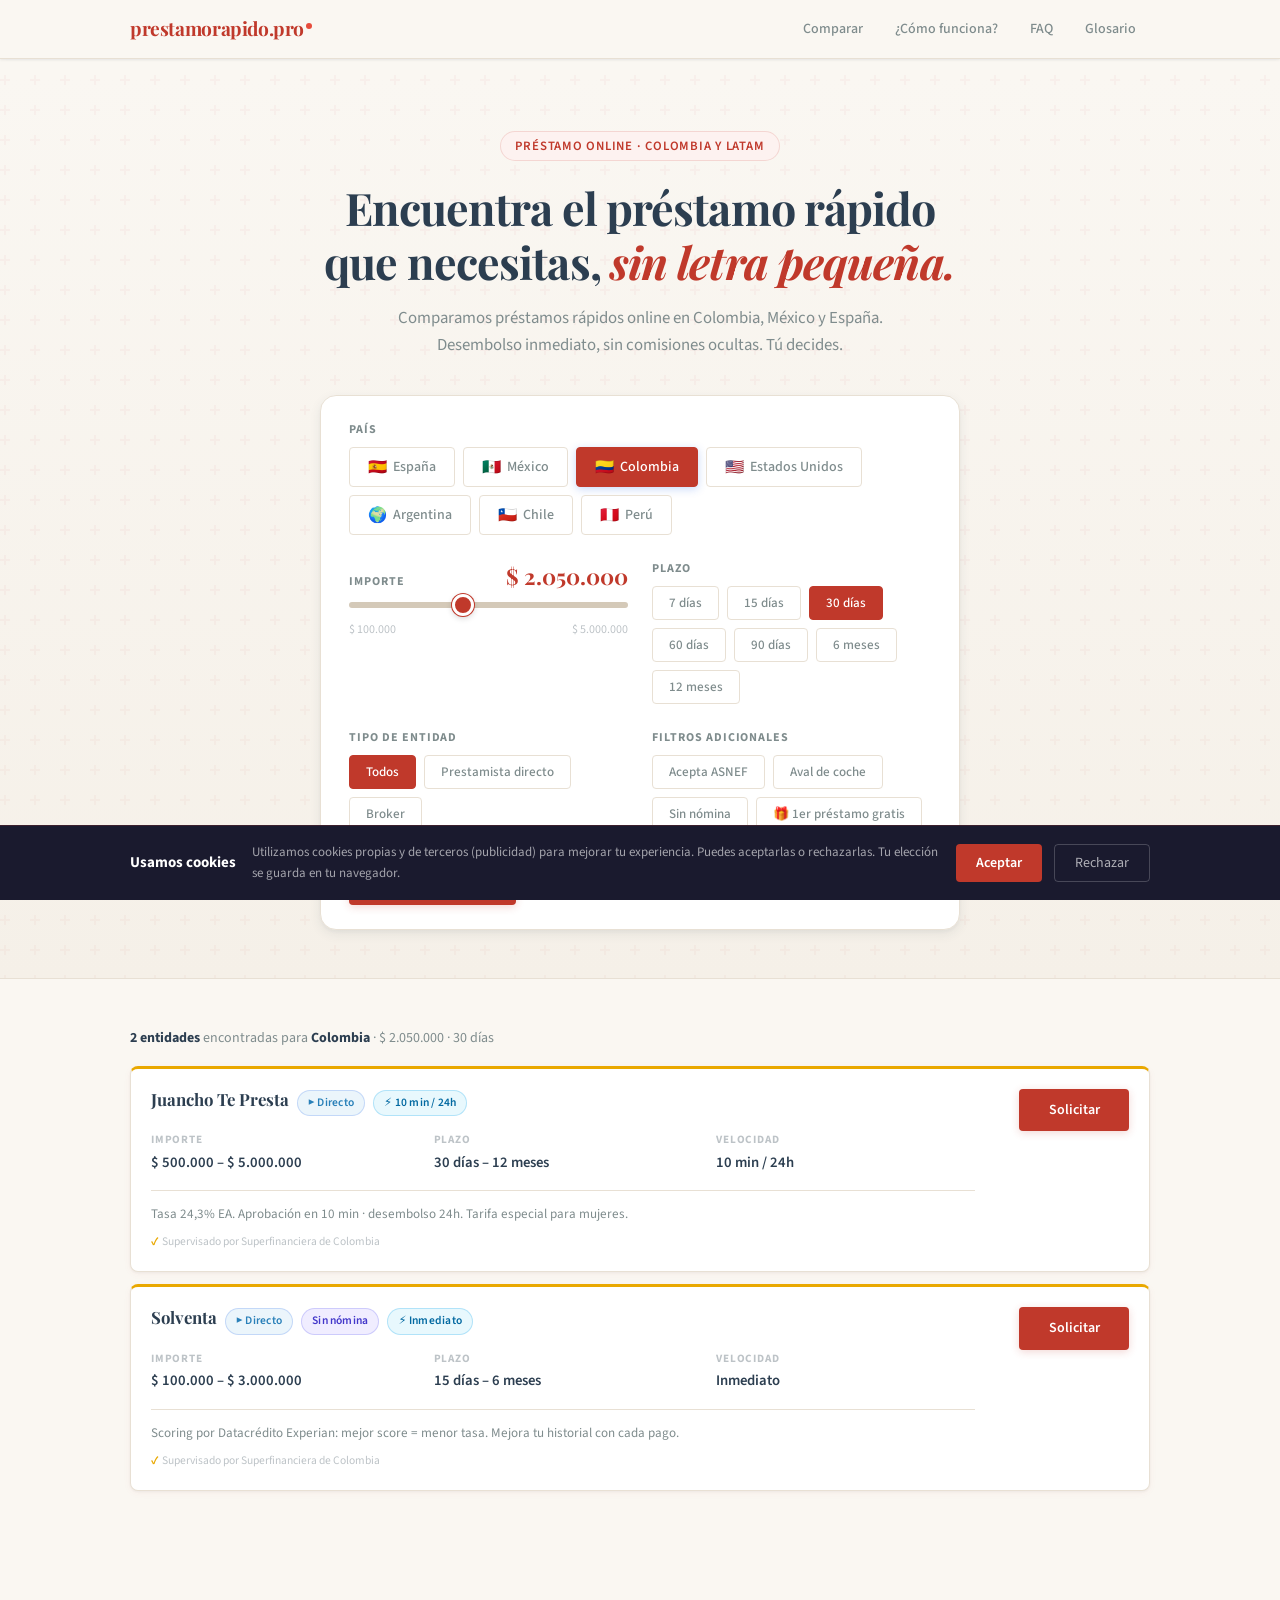
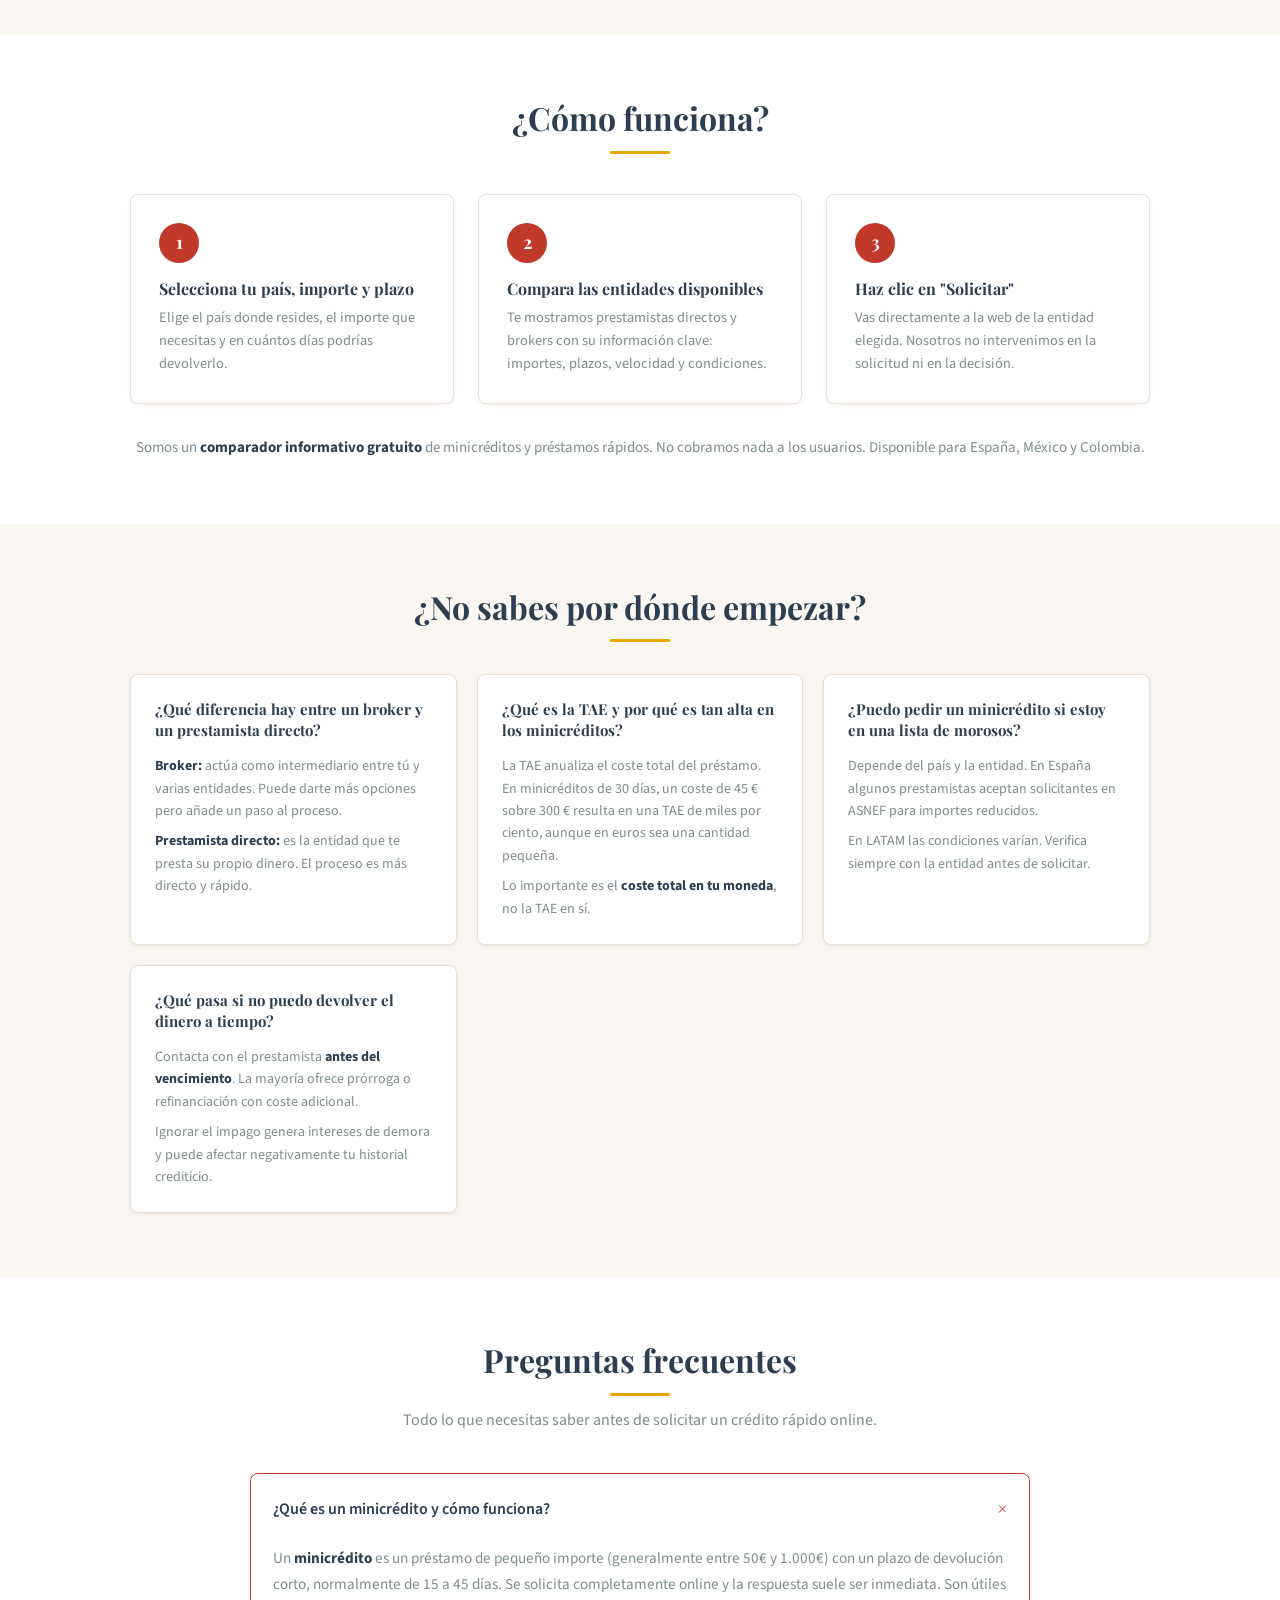
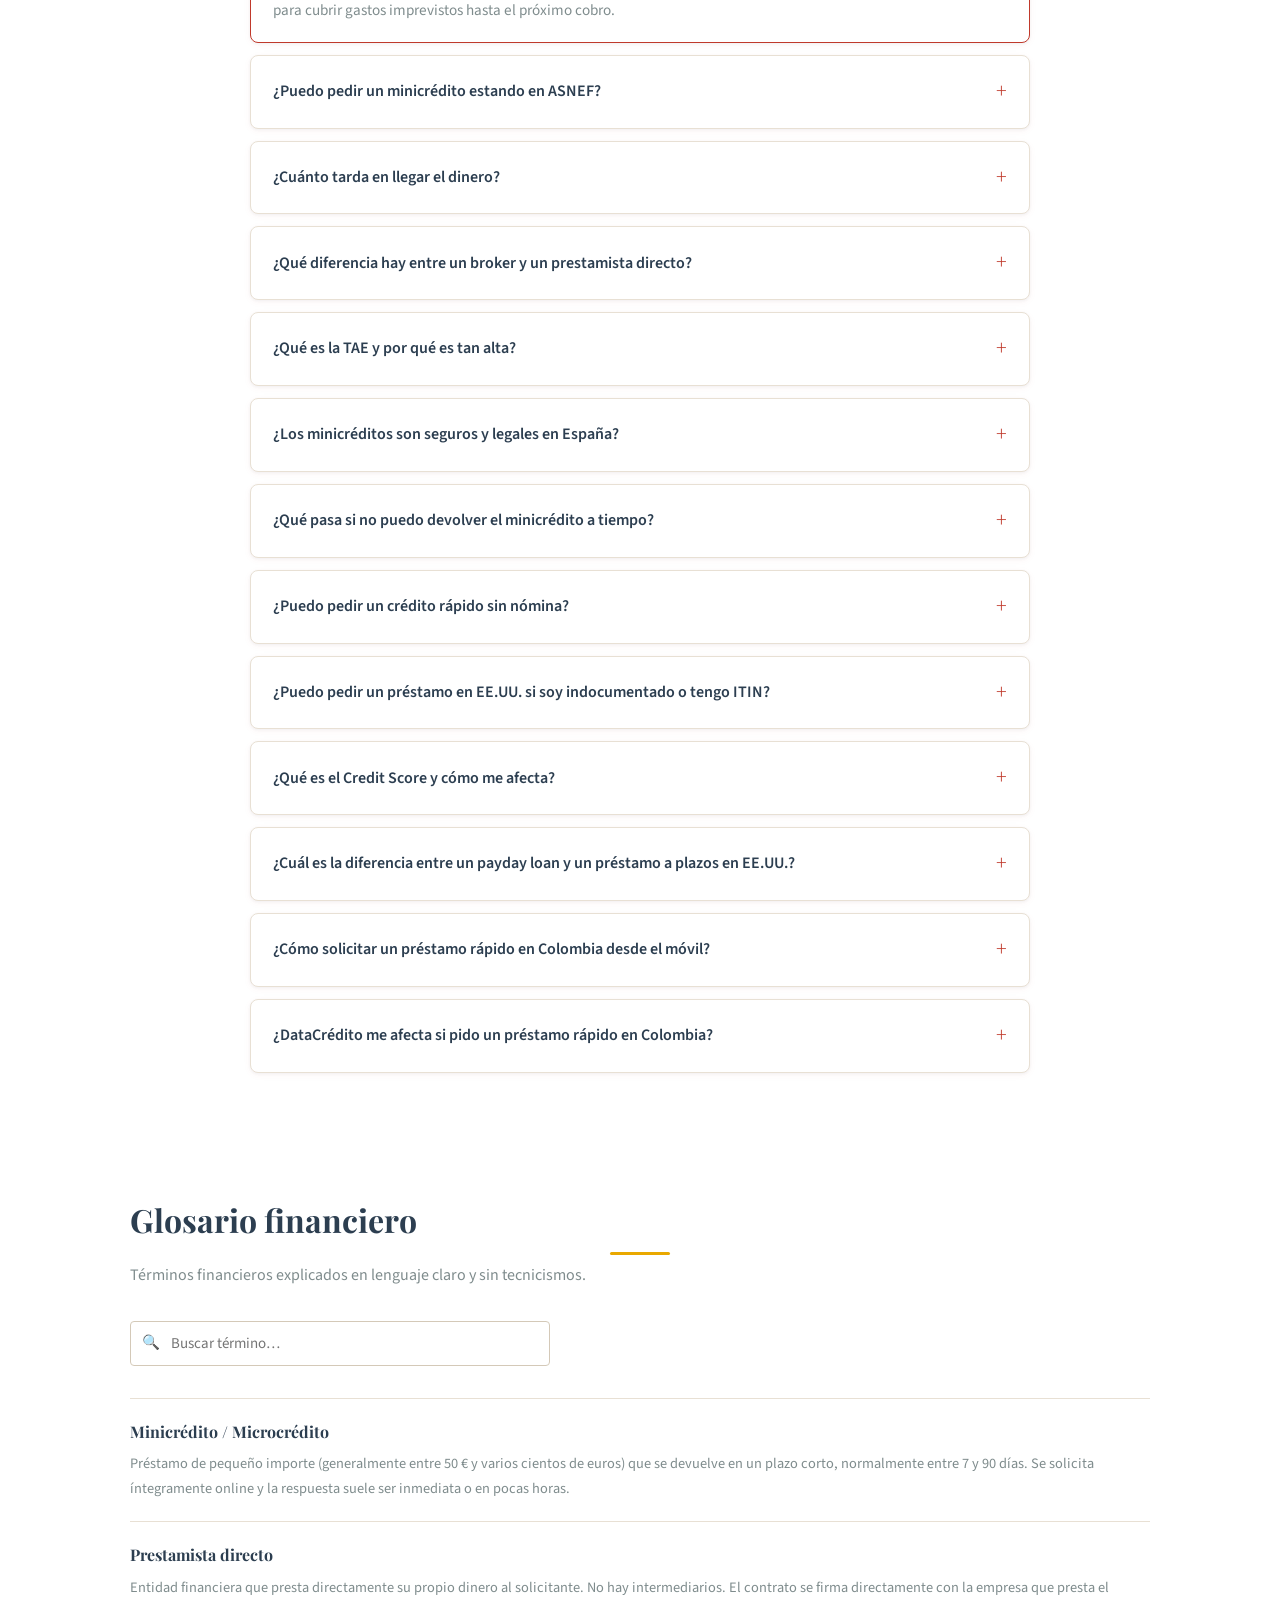
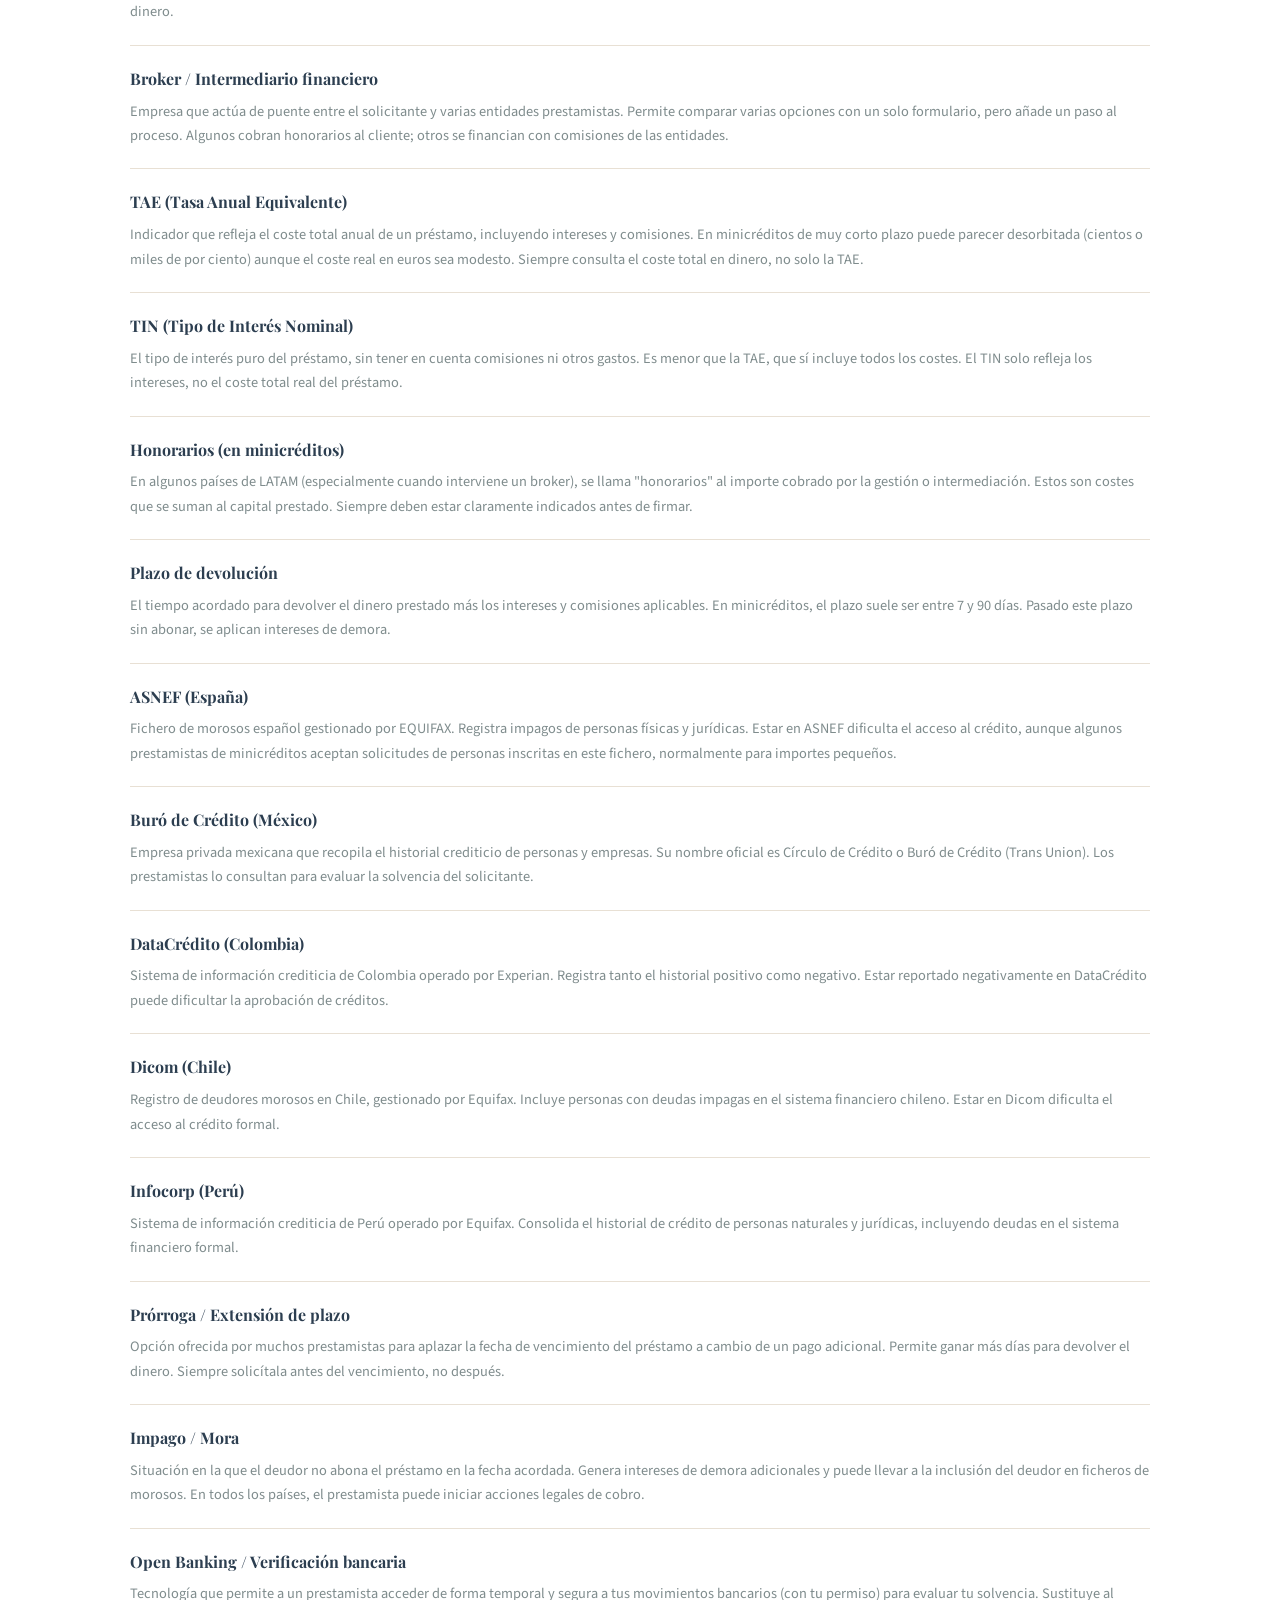
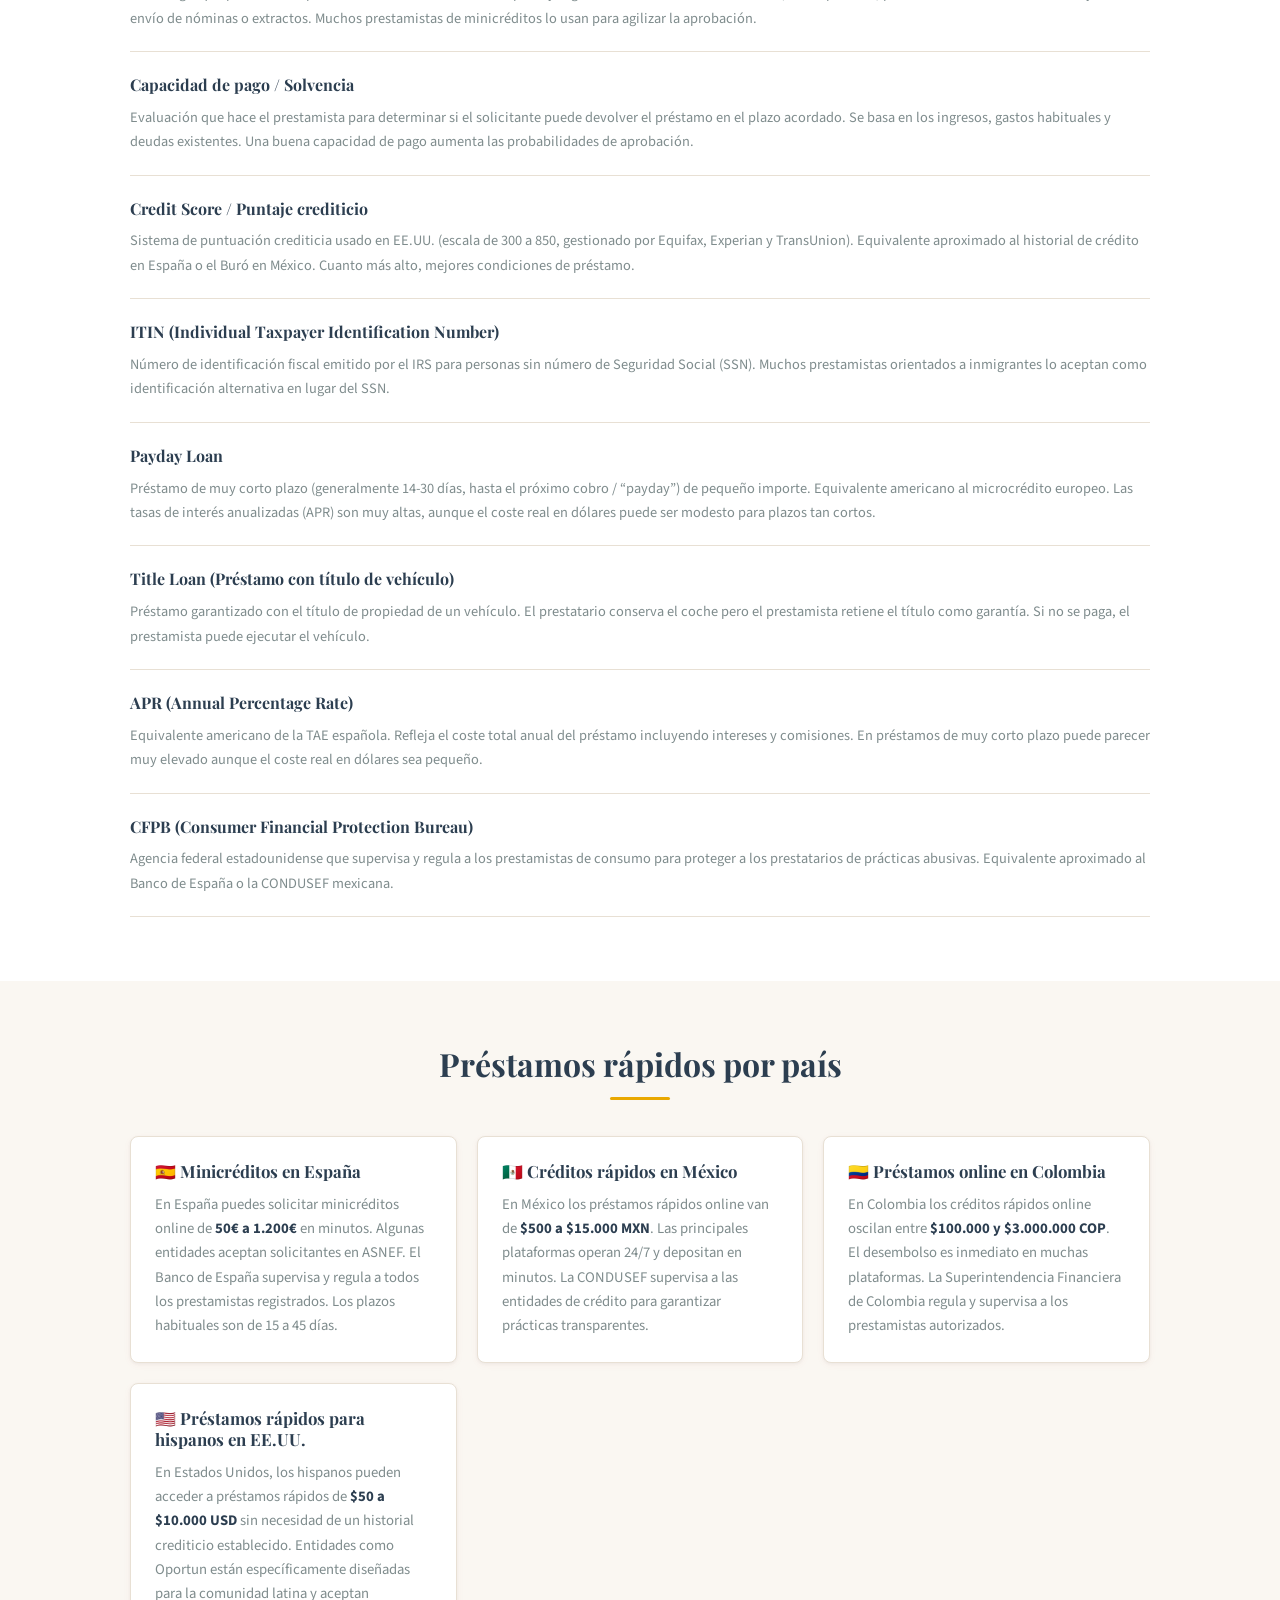
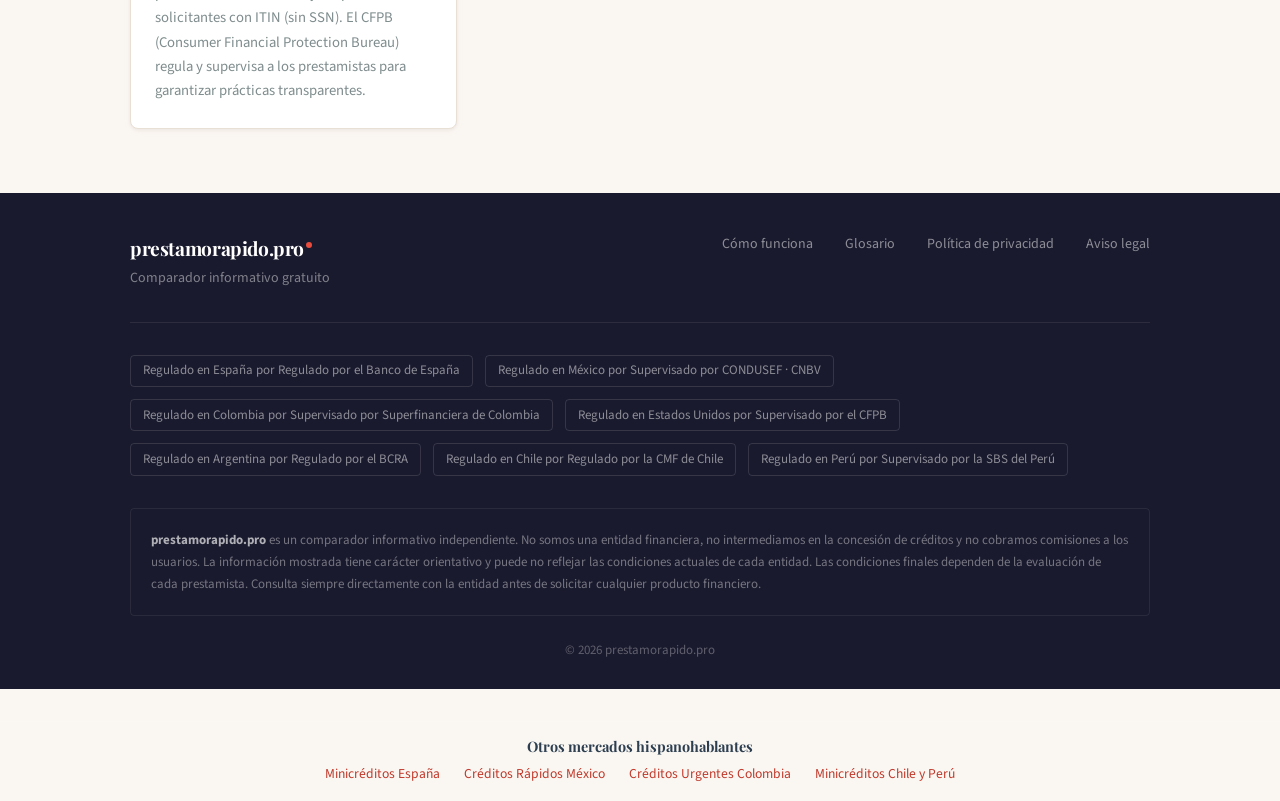
==== commit db9b10c6: "SEO: Schema.org JSON-LD, hreflang, cross-cluster links" ====
--- a/index.html
+++ b/index.html
@@ -40,23 +40,15 @@
   <meta name="theme-color" content="#2563EB">
 
   <!-- Schema.org -->
-  <script type="application/ld+json">
-  {
-    "@context": "https://schema.org",
-    "@type": "WebSite",
-    "name": "PréstamoRápido",
-    "url": "https://prestamorapido.pro",
-    "description": "Comparador gratuito de préstamos rápidos en Colombia y LATAM",
-    "inLanguage": "es"
-  }
-  </script>
-
   <!-- Fonts -->
   <link rel="preconnect" href="https://fonts.googleapis.com">
   <link rel="preconnect" href="https://fonts.gstatic.com" crossorigin>
   <link href="https://fonts.googleapis.com/css2?family=Playfair+Display:ital,wght@0,400;0,600;0,700;1,400&family=Source+Sans+3:wght@400;500;600&display=swap" rel="stylesheet">
 
   <link rel="stylesheet" href="assets/style.css">
+
+  <!-- ===== SEO Meta Tags (auto-generated) ===== -->
+  <meta name="keywords" content="préstamo rápido Argentina, préstamos sin Veraz, crédito urgente Argentina, dinero rápido Argentina">
 </head>
 <body>
 
@@ -604,5 +596,129 @@
   <script src="assets/analytics.js" defer></script>
   <script src="assets/app.js"></script>
 <script type='text/javascript' src='https://storage.ko-fi.com/cdn/widget/Widget_2.js'></script><script type='text/javascript'>kofiwidget2.init('Support me on Ko-fi', '#72a4f2', 'E1E41XP6I9');kofiwidget2.draw();</script>
+<script type="application/ld+json">
+{
+  "@context": "https://schema.org",
+  "@graph": [
+    {
+      "@type": "Organization",
+      "@id": "https://prestamorapido.pro/#organization",
+      "name": "PréstamoRápido.pro",
+      "url": "https://prestamorapido.pro",
+      "logo": {
+        "@type": "ImageObject",
+        "url": "https://prestamorapido.pro/logo.png",
+        "width": 180,
+        "height": 60
+      },
+      "description": "Comparador de préstamos rápidos online en Argentina",
+      "address": {
+        "@type": "PostalAddress",
+        "addressCountry": "AR"
+      },
+      "areaServed": "AR",
+      "knowsLanguage": "es"
+    },
+    {
+      "@type": "WebSite",
+      "@id": "https://prestamorapido.pro/#website",
+      "url": "https://prestamorapido.pro",
+      "name": "PréstamoRápido.pro",
+      "description": "Comparador de préstamos rápidos online en Argentina",
+      "publisher": {
+        "@id": "https://prestamorapido.pro/#organization"
+      },
+      "potentialAction": {
+        "@type": "SearchAction",
+        "target": {
+          "@type": "EntryPoint",
+          "urlTemplate": "https://prestamorapido.pro/?s={search_term_string}"
+        },
+        "query-input": "required name=search_term_string"
+      }
+    }
+  ]
+}
+</script>
+<script type="application/ld+json">
+{
+  "@context": "https://schema.org",
+  "@type": "FAQPage",
+  "mainEntity": [
+    {
+      "@type": "Question",
+      "name": "¿Cómo funcionan los préstamos rápidos en Argentina?",
+      "acceptedAnswer": {
+        "@type": "Answer",
+        "text": "Los préstamos rápidos en Argentina son créditos personales que se solicitan 100% online. Puedes obtener entre $10.000 y $500.000 ARS sin Veraz ni Nosis en algunos casos. El dinero llega a tu CBU o CVU en minutos."
+      }
+    },
+    {
+      "@type": "Question",
+      "name": "¿Puedo pedir un préstamo sin Veraz en Argentina?",
+      "acceptedAnswer": {
+        "@type": "Answer",
+        "text": "Sí, varias financieras argentinas aprueban préstamos sin consultar Veraz o Nosis, o aceptan solicitantes con situación irregular. Los montos iniciales pueden ser menores pero es una opción válida para acceder a financiación."
+      }
+    },
+    {
+      "@type": "Question",
+      "name": "¿Cuánto tarda en llegar el dinero?",
+      "acceptedAnswer": {
+        "@type": "Answer",
+        "text": "Con billeteras digitales como Mercado Pago, el dinero puede llegar en minutos. Para cuentas bancarias tradicionales con CBU, el tiempo varía entre 1 y 24 horas hábiles."
+      }
+    },
+    {
+      "@type": "Question",
+      "name": "¿Qué necesito para solicitar un préstamo rápido en Argentina?",
+      "acceptedAnswer": {
+        "@type": "Answer",
+        "text": "Necesitas ser mayor de 18 años, tener DNI argentino vigente, una cuenta bancaria con CBU o CVU (Mercado Pago, Ualá), y un número de celular. Algunas entidades piden recibo de sueldo o servicios."
+      }
+    },
+    {
+      "@type": "Question",
+      "name": "¿Es seguro pedir préstamos online en Argentina?",
+      "acceptedAnswer": {
+        "@type": "Answer",
+        "text": "Sí, siempre que la entidad esté supervisada por el Banco Central de la República Argentina. Las financieras en nuestro comparador cumplen con la normativa argentina y protegen tus datos con cifrado HTTPS."
+      }
+    },
+    {
+      "@type": "Question",
+      "name": "¿Cuánto cuesta un préstamo rápido en Argentina?",
+      "acceptedAnswer": {
+        "@type": "Answer",
+        "text": "Las tasas en Argentina varían según el contexto económico. Siempre revisa el CFT (Costo Financiero Total) antes de aceptar. Nuestro comparador muestra el costo real en pesos argentinos para cada entidad."
+      }
+    }
+  ]
+}
+</script>
+<script type="application/ld+json">
+{
+  "@context": "https://schema.org",
+  "@type": "BreadcrumbList",
+  "itemListElement": [
+    {
+      "@type": "ListItem",
+      "position": 1,
+      "name": "Inicio",
+      "item": "https://prestamorapido.pro/"
+    }
+  ]
+}
+</script>
+
+  <section class="otros-mercados" aria-label="Otros mercados" style="margin-top:2rem;padding:1rem;border-top:1px solid rgba(255,255,255,0.1);text-align:center;font-size:0.85rem;">
+    <h3 style="font-size:0.9rem;margin-bottom:0.5rem;">Otros mercados hispanohablantes</h3>
+    <ul style="list-style:none;padding:0;display:flex;flex-wrap:wrap;justify-content:center;gap:0.5rem 1.5rem;">
+      <li><a href="https://minicreditos.pro/" rel="noopener">Minicréditos España</a></li>
+      <li><a href="https://creditosrapidos.pro/" rel="noopener">Créditos Rápidos México</a></li>
+      <li><a href="https://creditosurgentes.pro/" rel="noopener">Créditos Urgentes Colombia</a></li>
+      <li><a href="https://minicreditosonline.pro/" rel="noopener">Minicréditos Chile y Perú</a></li>
+    </ul>
+  </section>
 </body>
 </html>
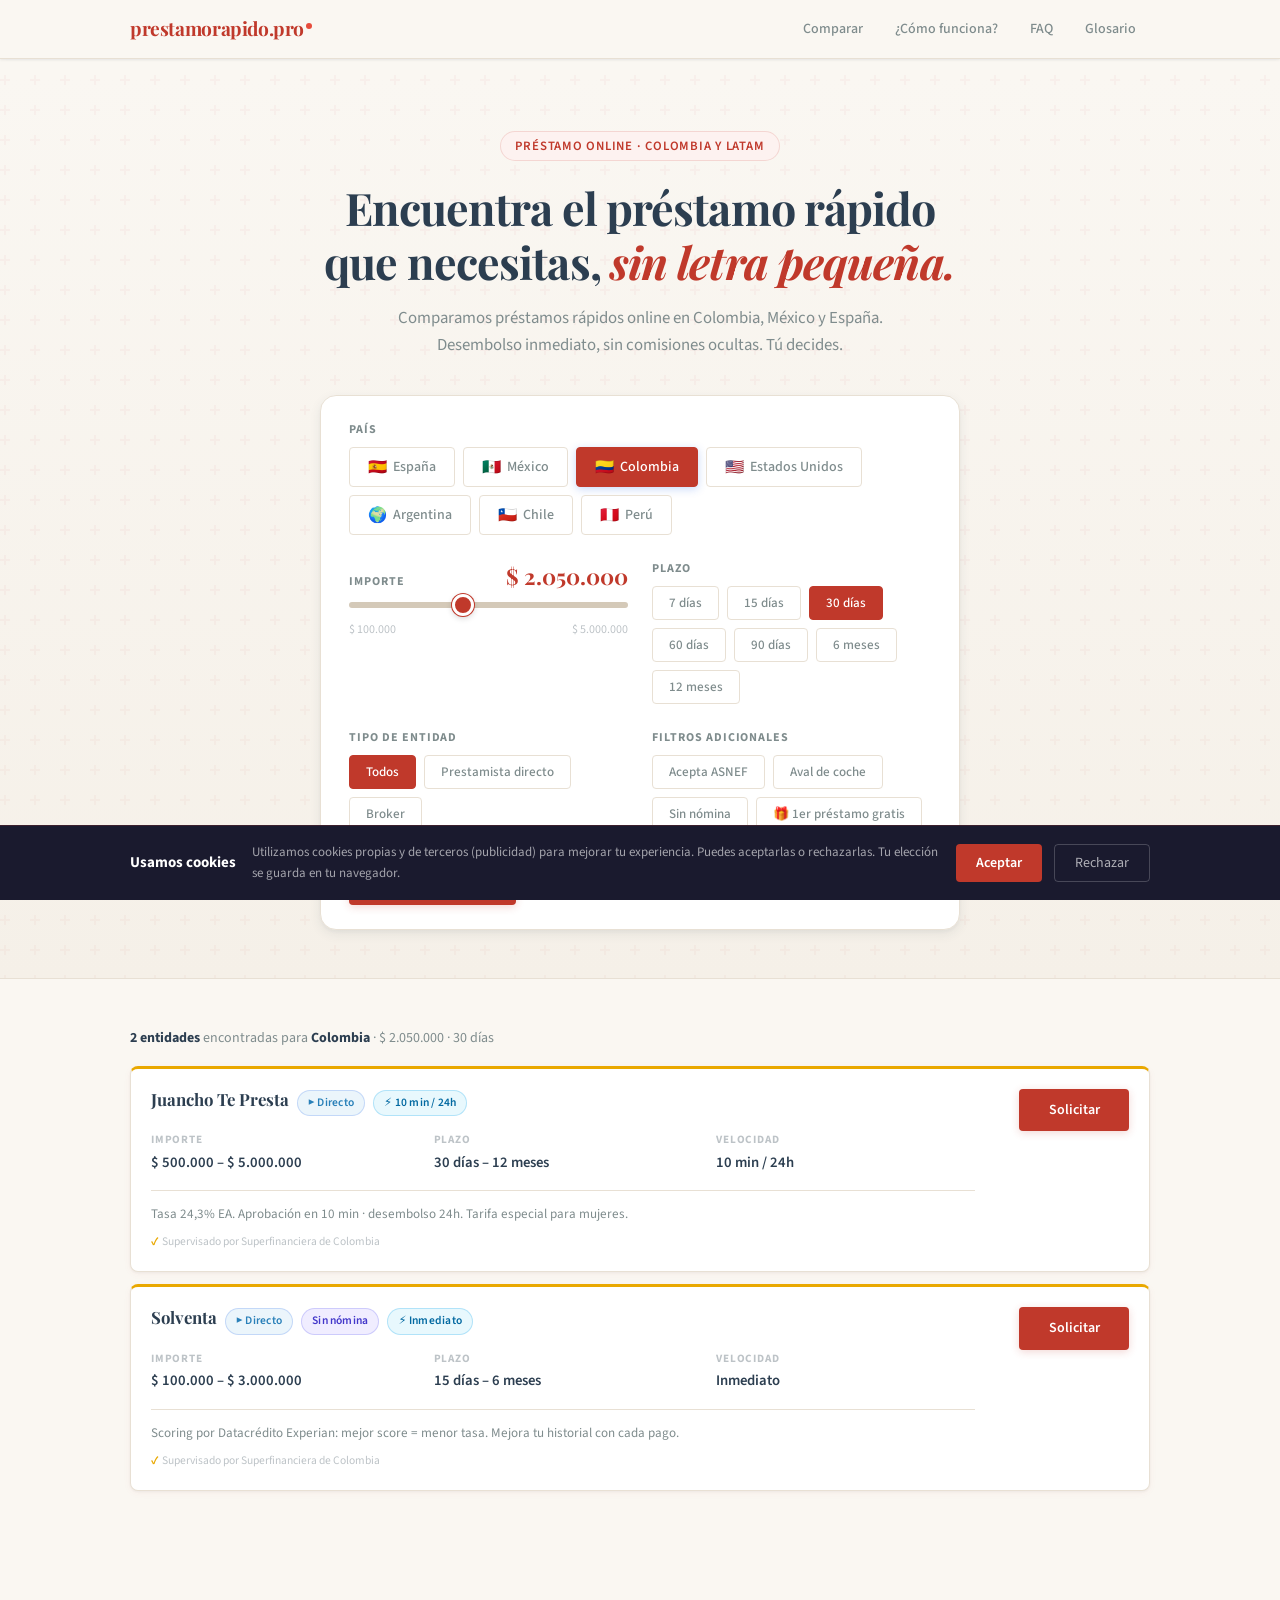
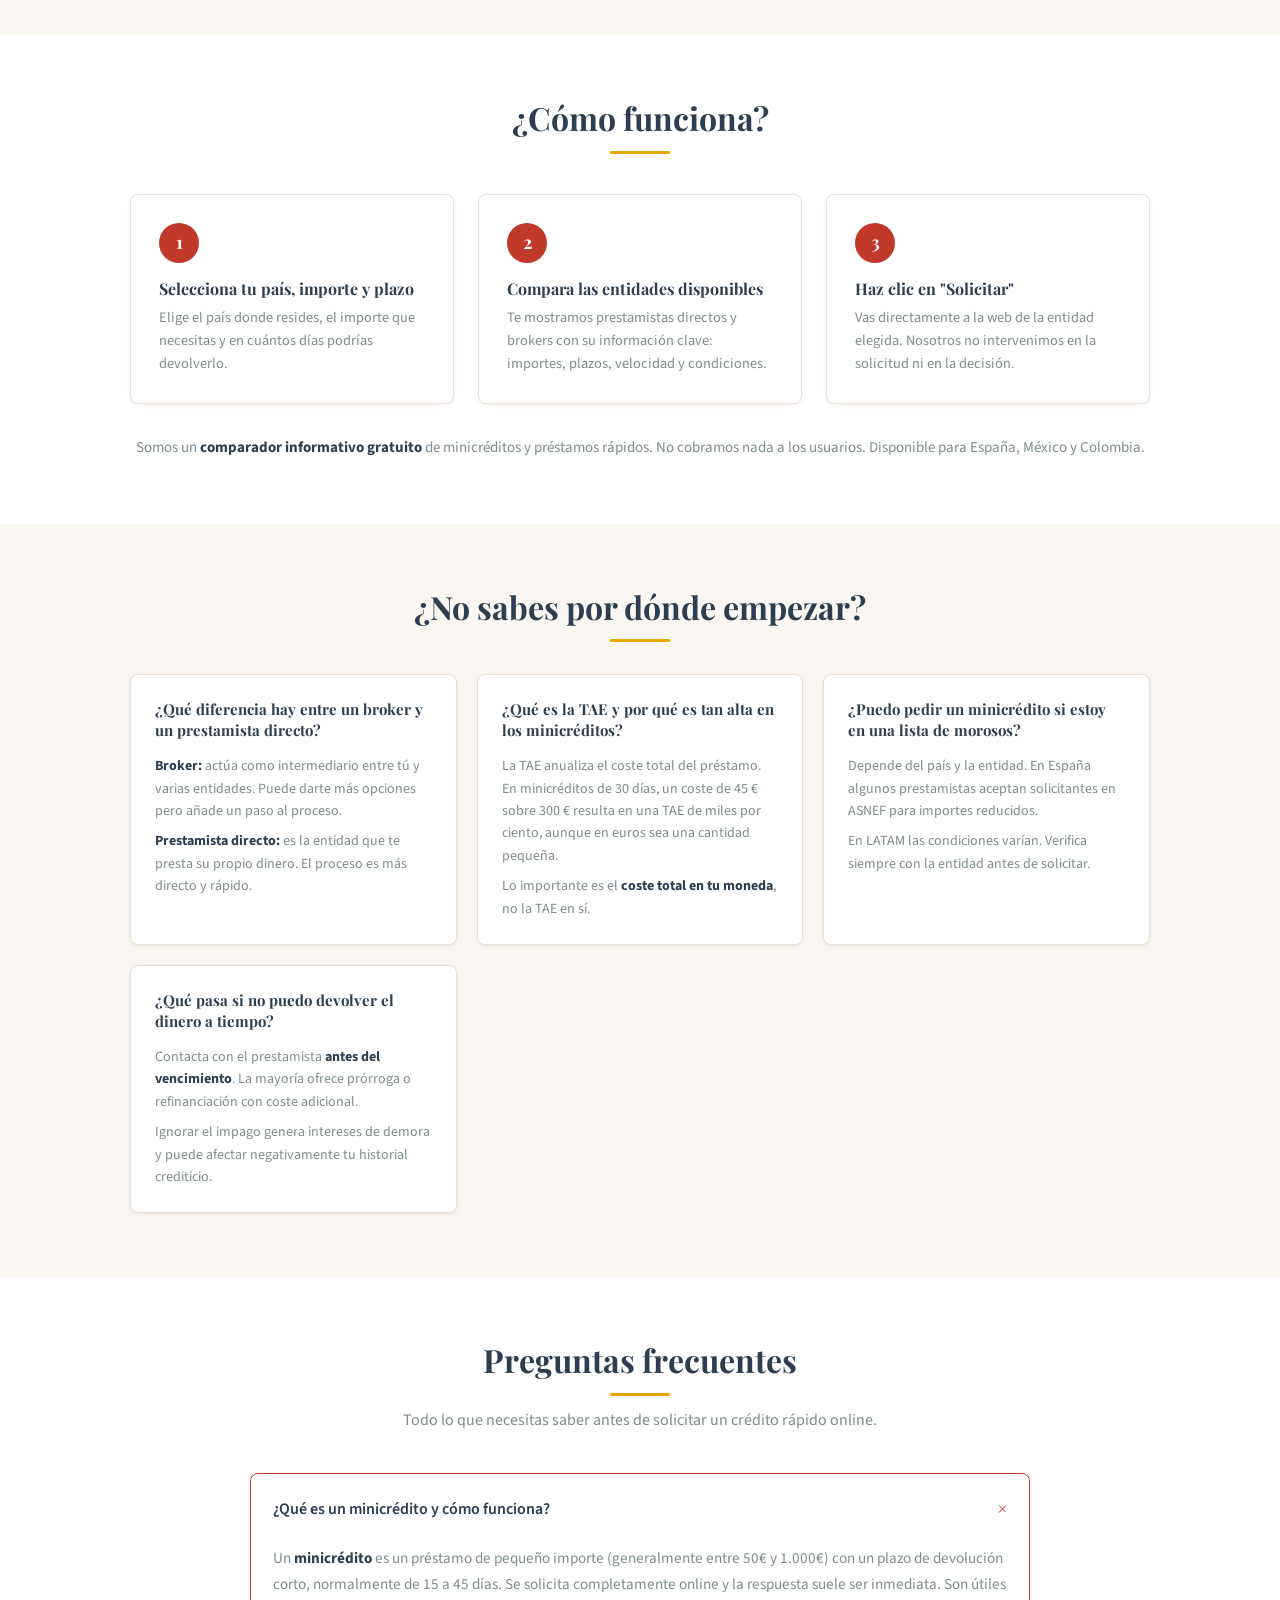
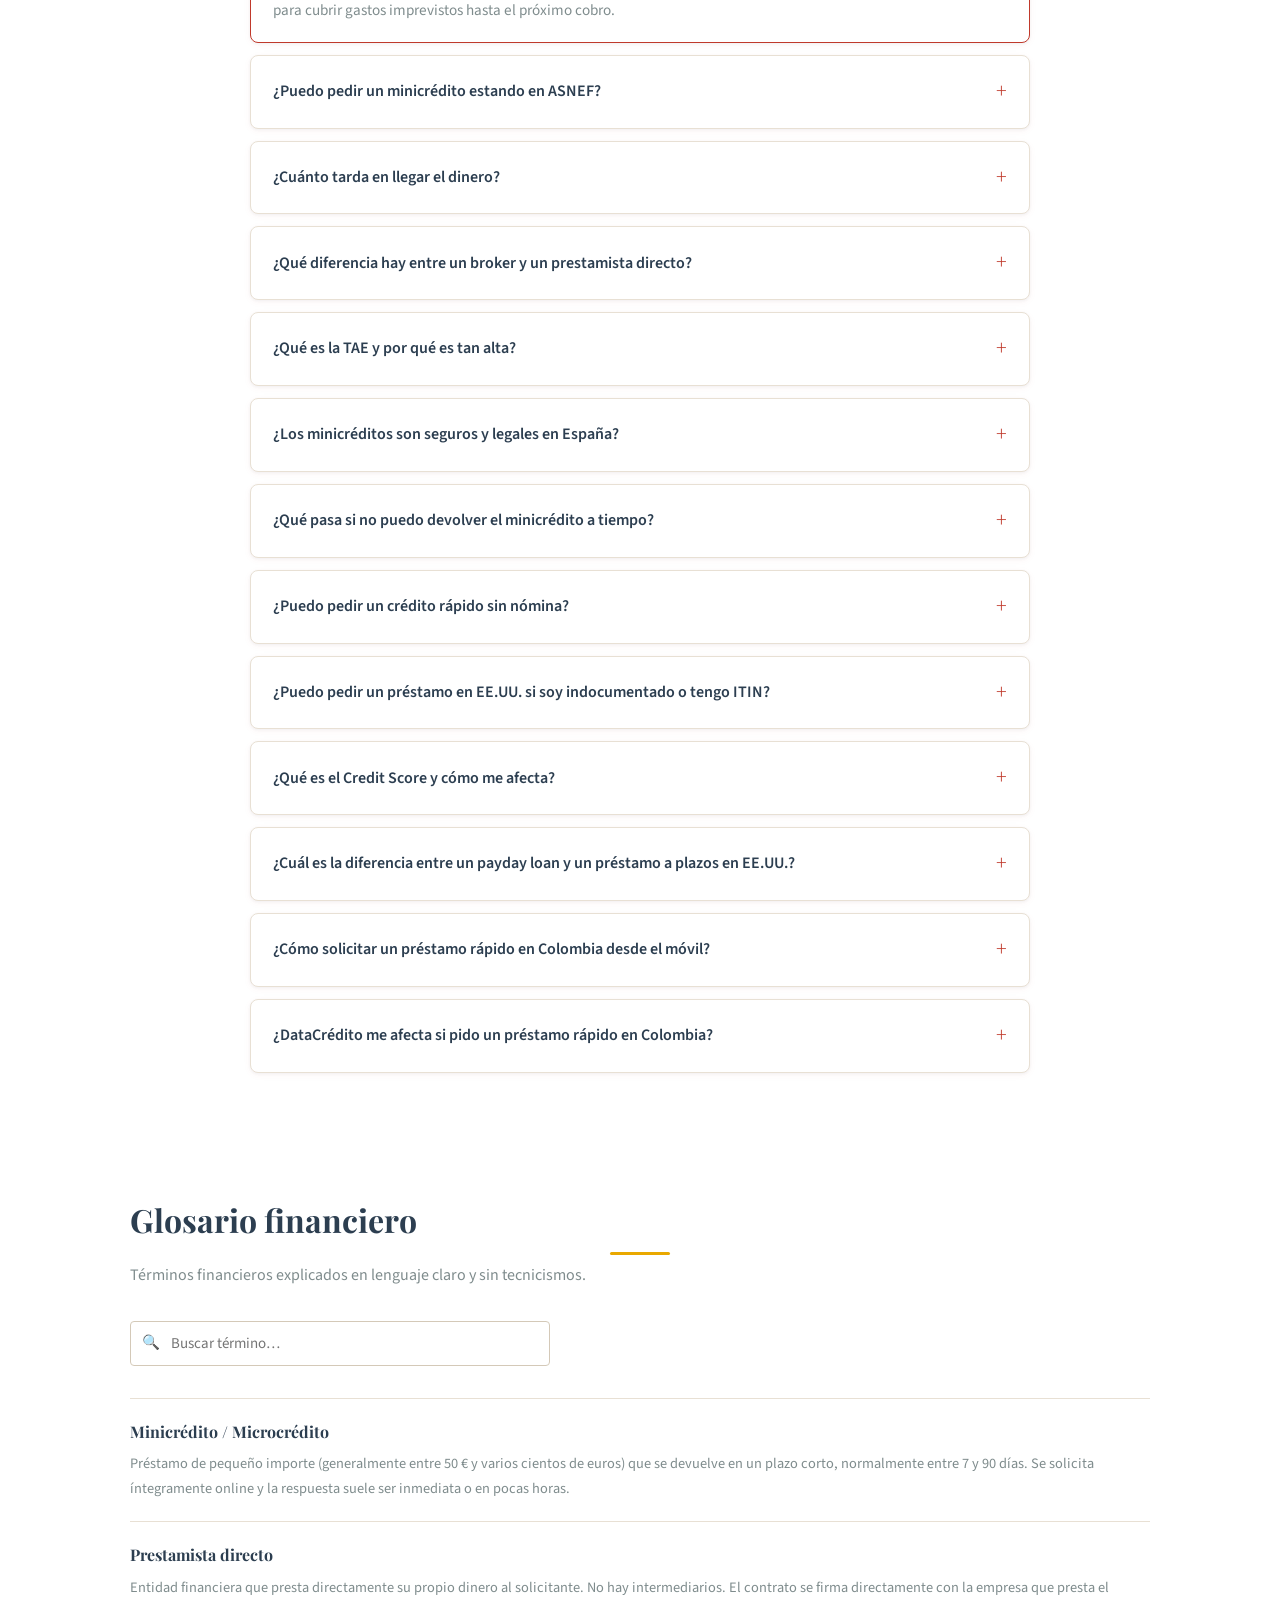
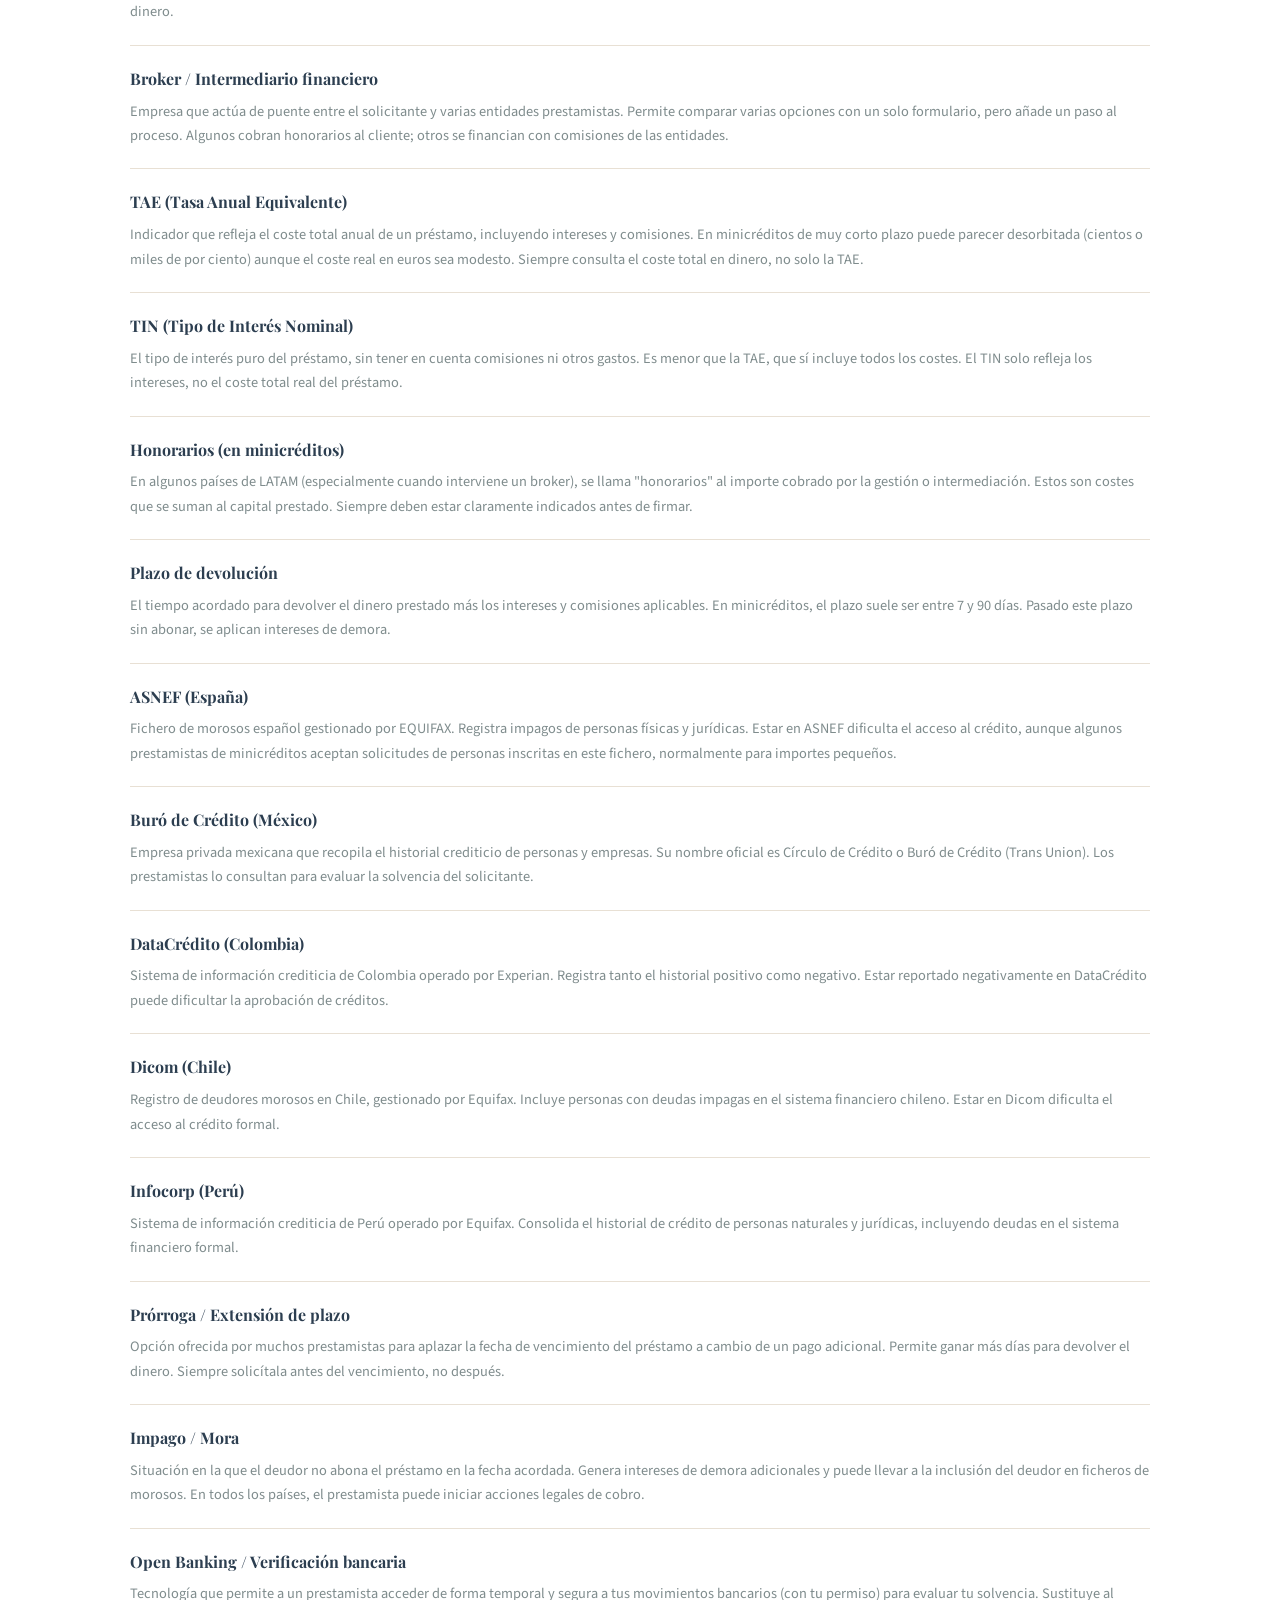
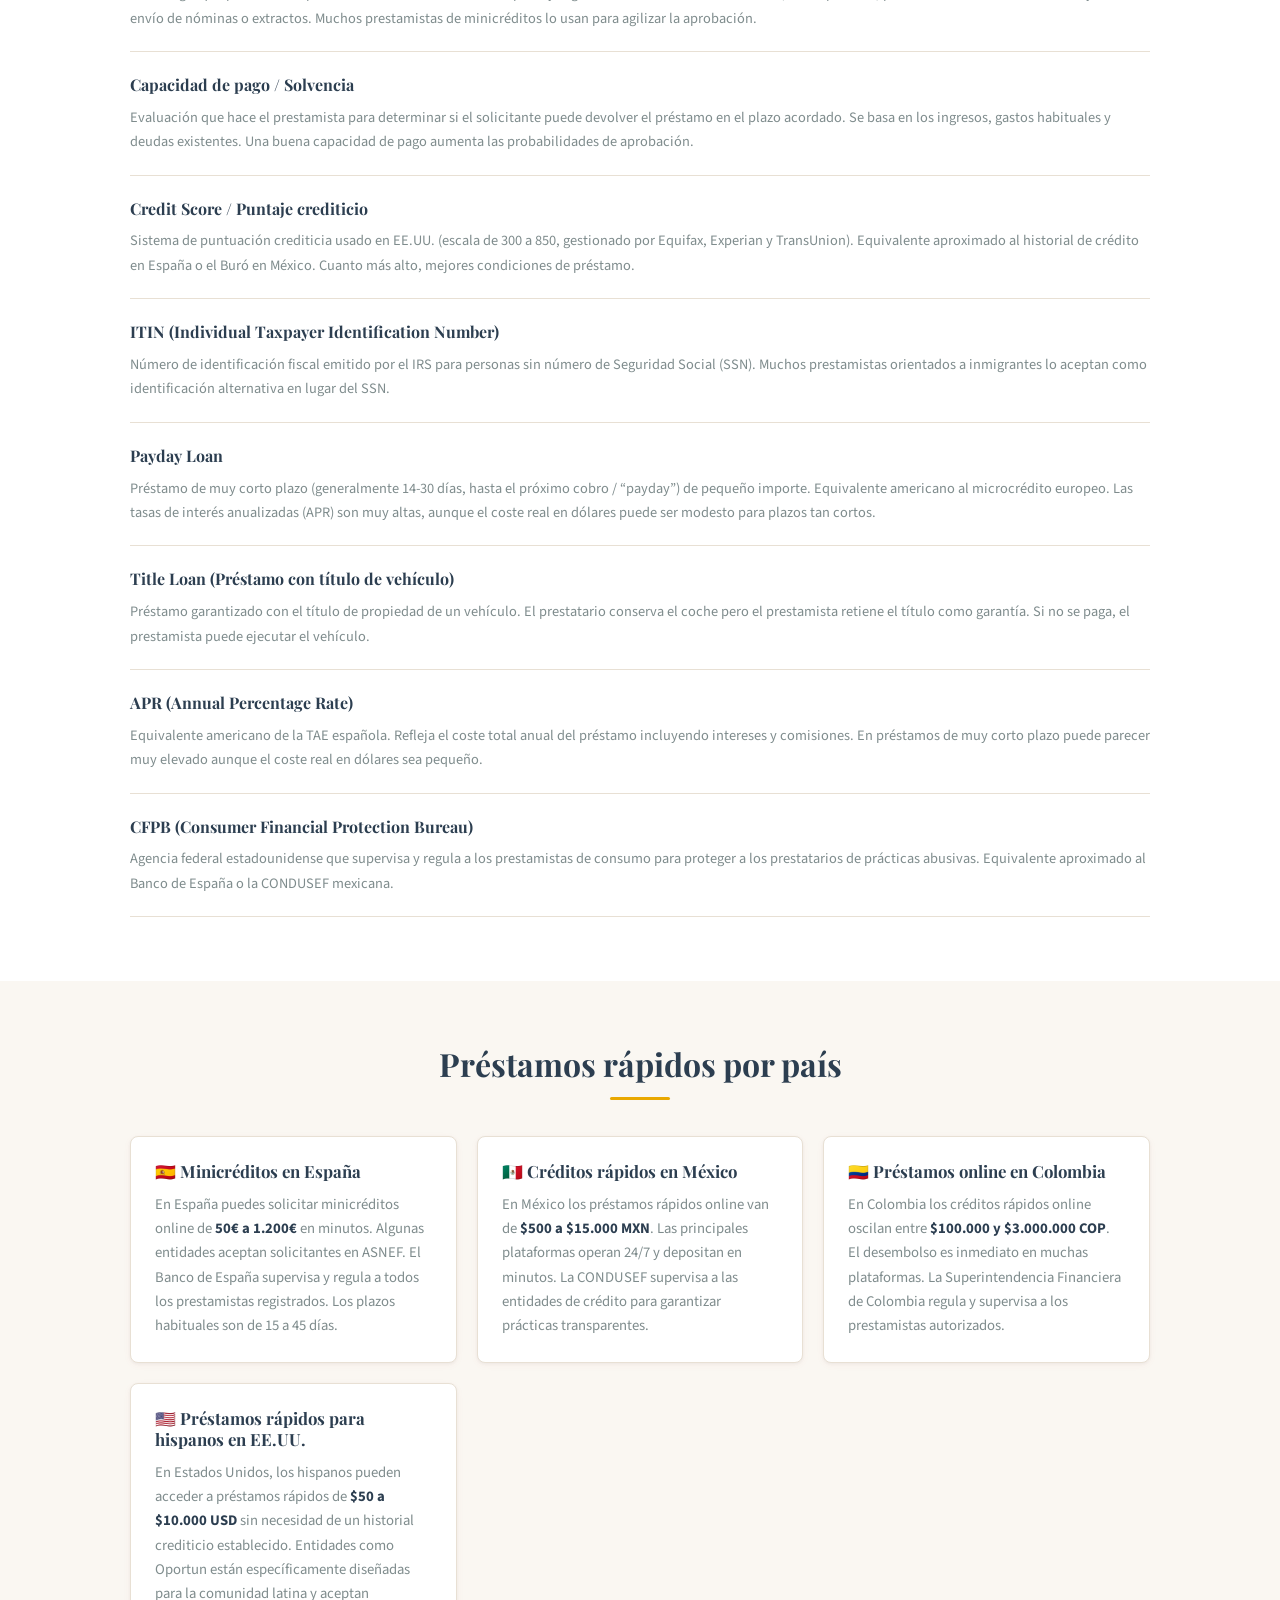
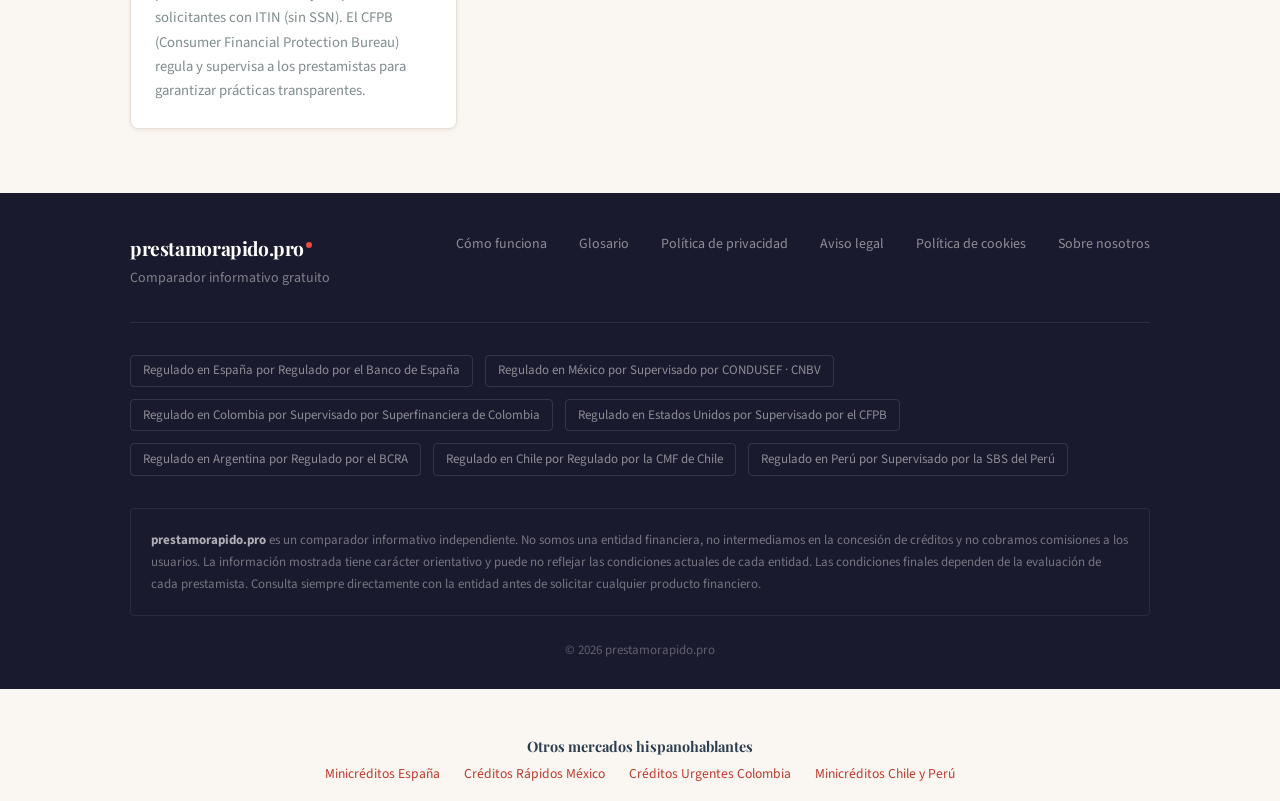
==== commit 97de0c5f: "SEO: E-E-A-T pages (about, aviso-legal, privacidad, cookies) + footer links" ====
--- a/index.html
+++ b/index.html
@@ -559,8 +559,10 @@
           <ul role="list">
             <li><a href="#how-it-works">Cómo funciona</a></li>
             <li><a href="#glossary">Glosario</a></li>
-            <li><a href="#" id="footerPrivacy">Política de privacidad</a></li>
-            <li><a href="#" id="footerLegal">Aviso legal</a></li>
+            <li><a href="/privacidad.html">Política de privacidad</a></li>
+            <li><a href="/aviso-legal.html">Aviso legal</a></li>
+            <li><a href="/cookies.html">Política de cookies</a></li>
+            <li><a href="/about.html">Sobre nosotros</a></li>
           </ul>
         </nav>
       </div>
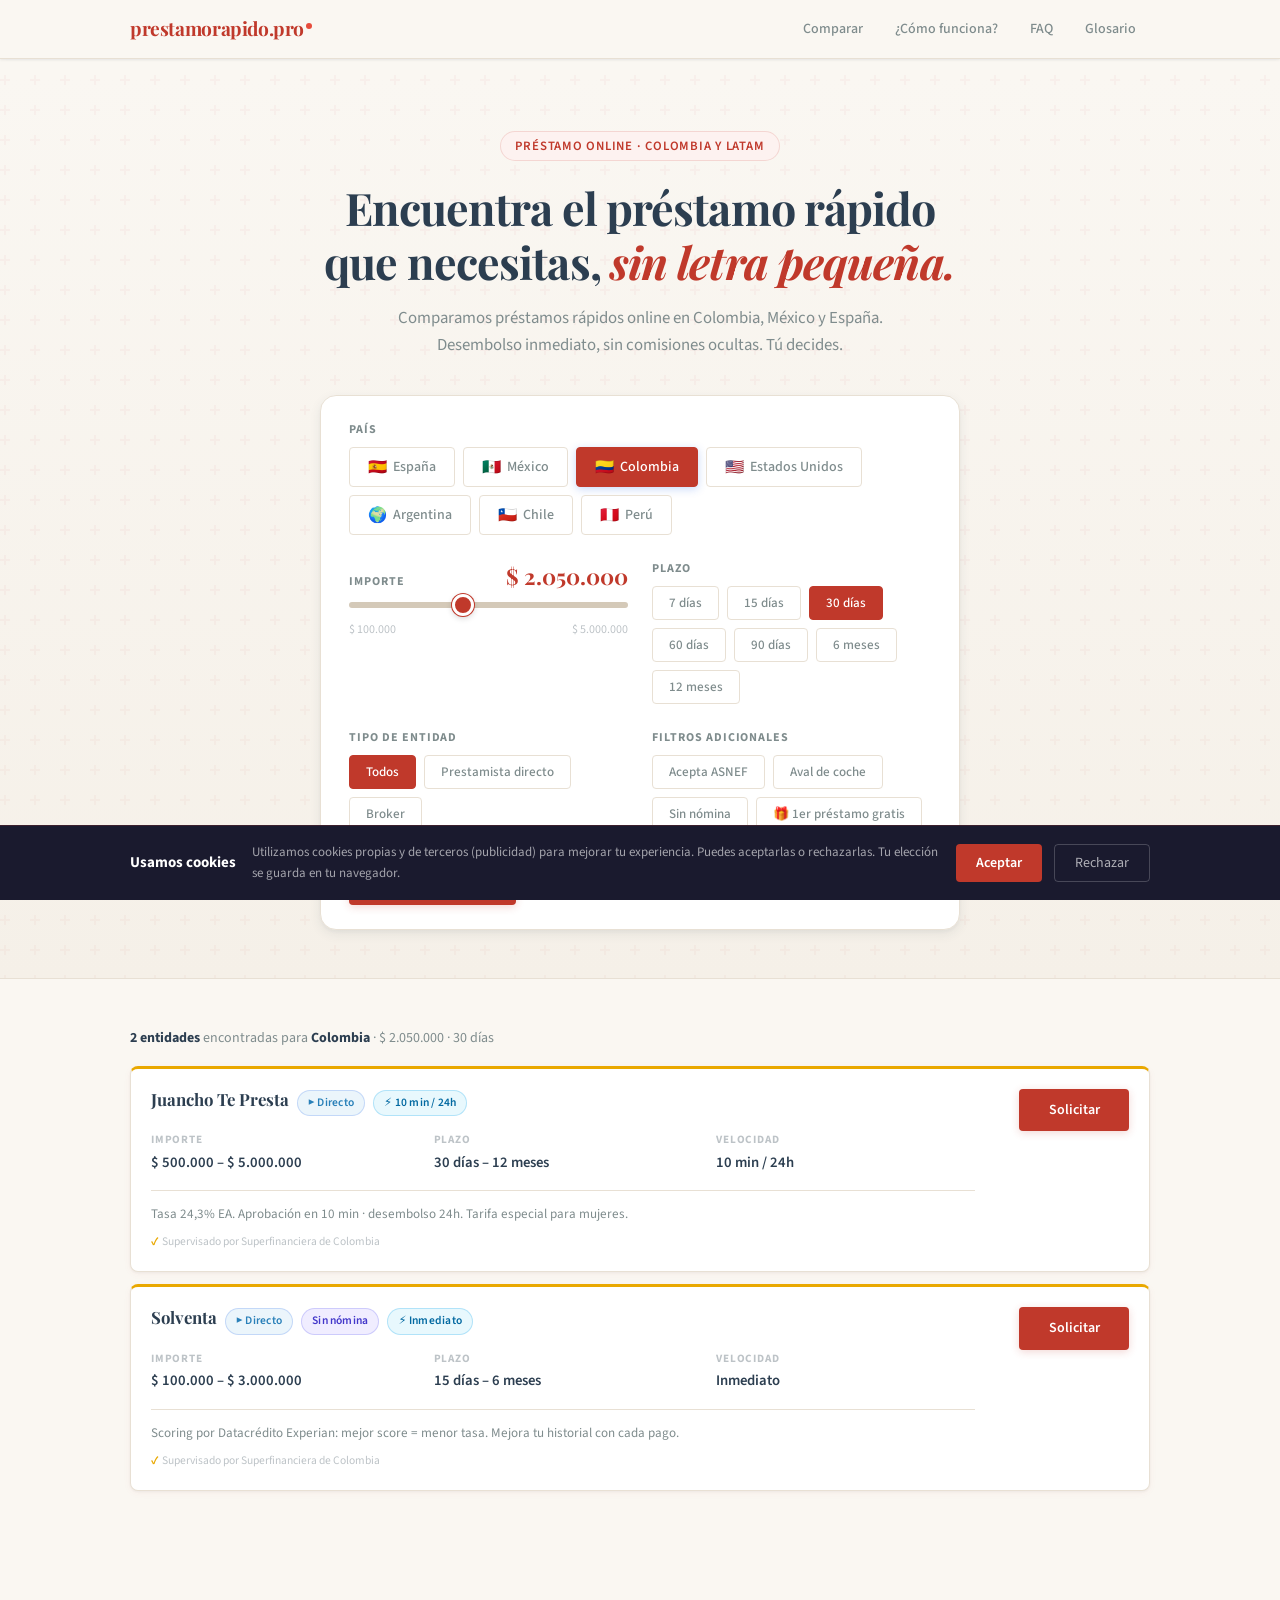
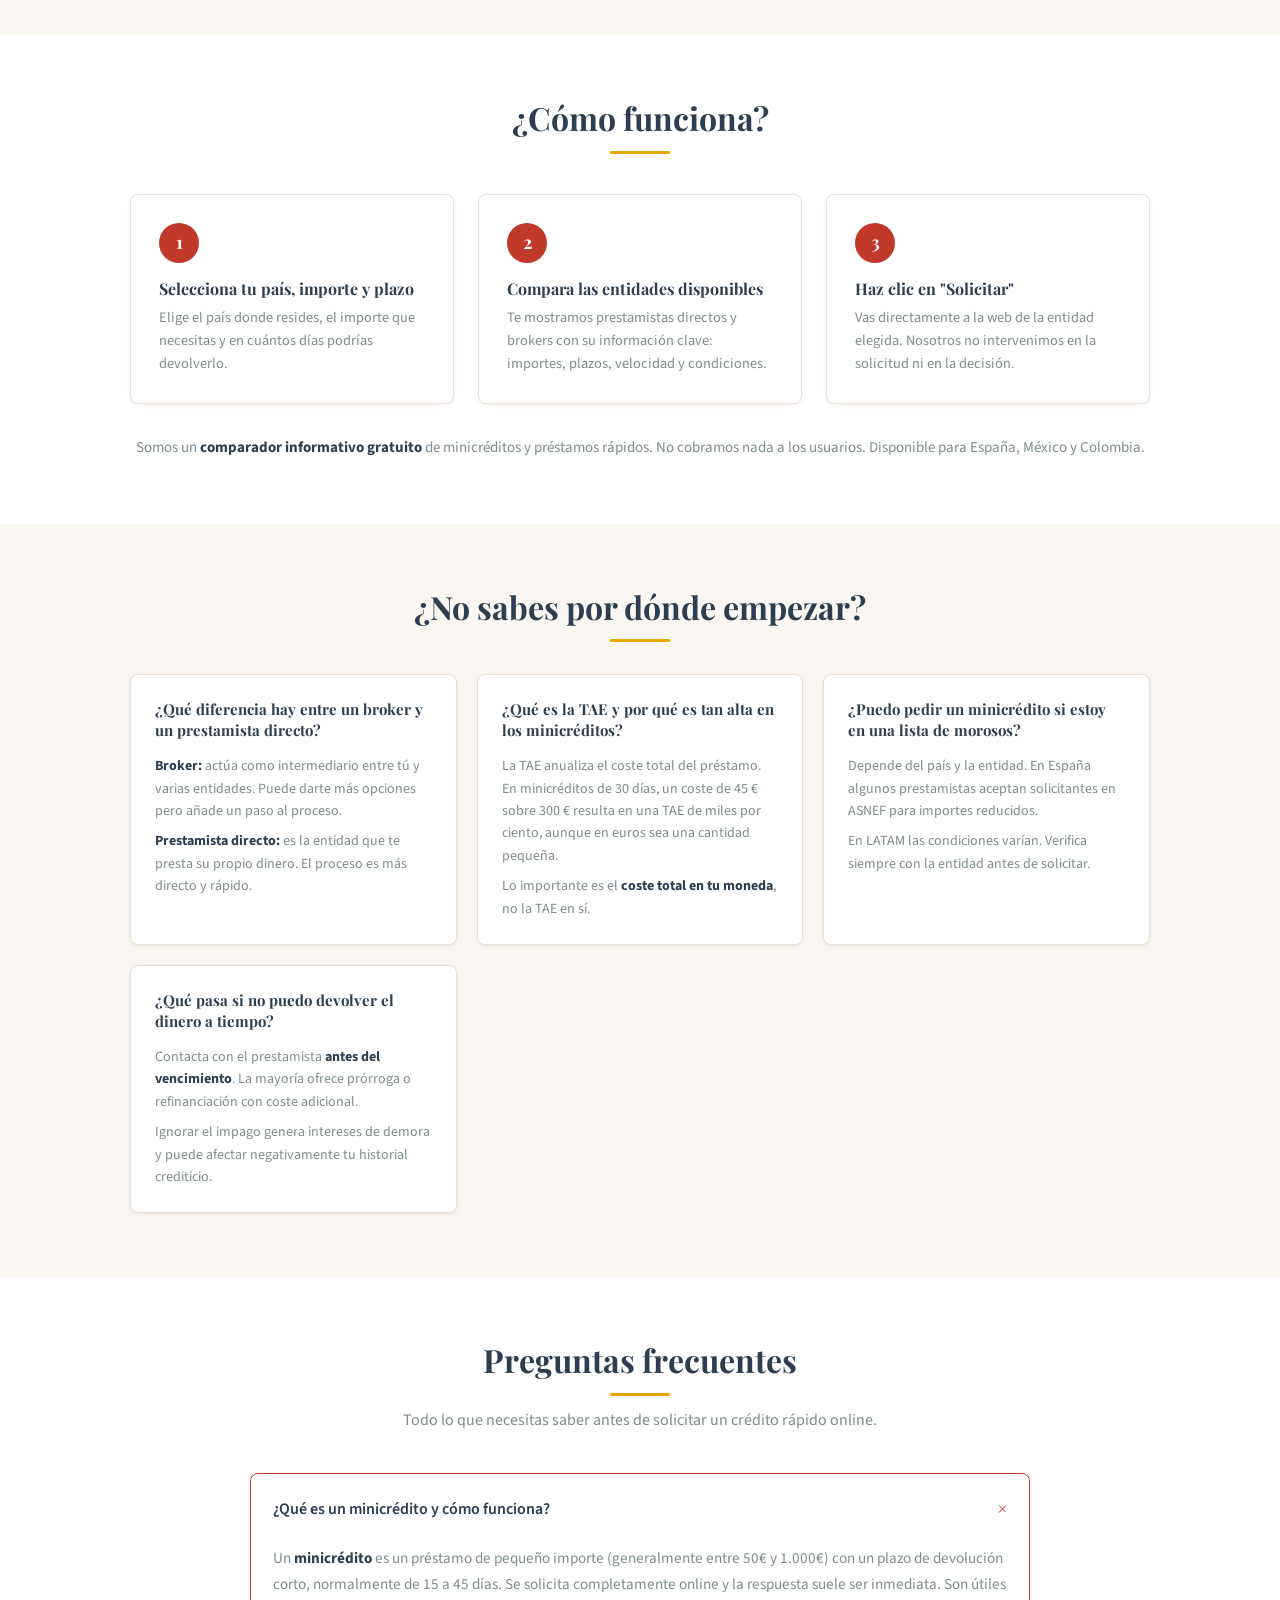
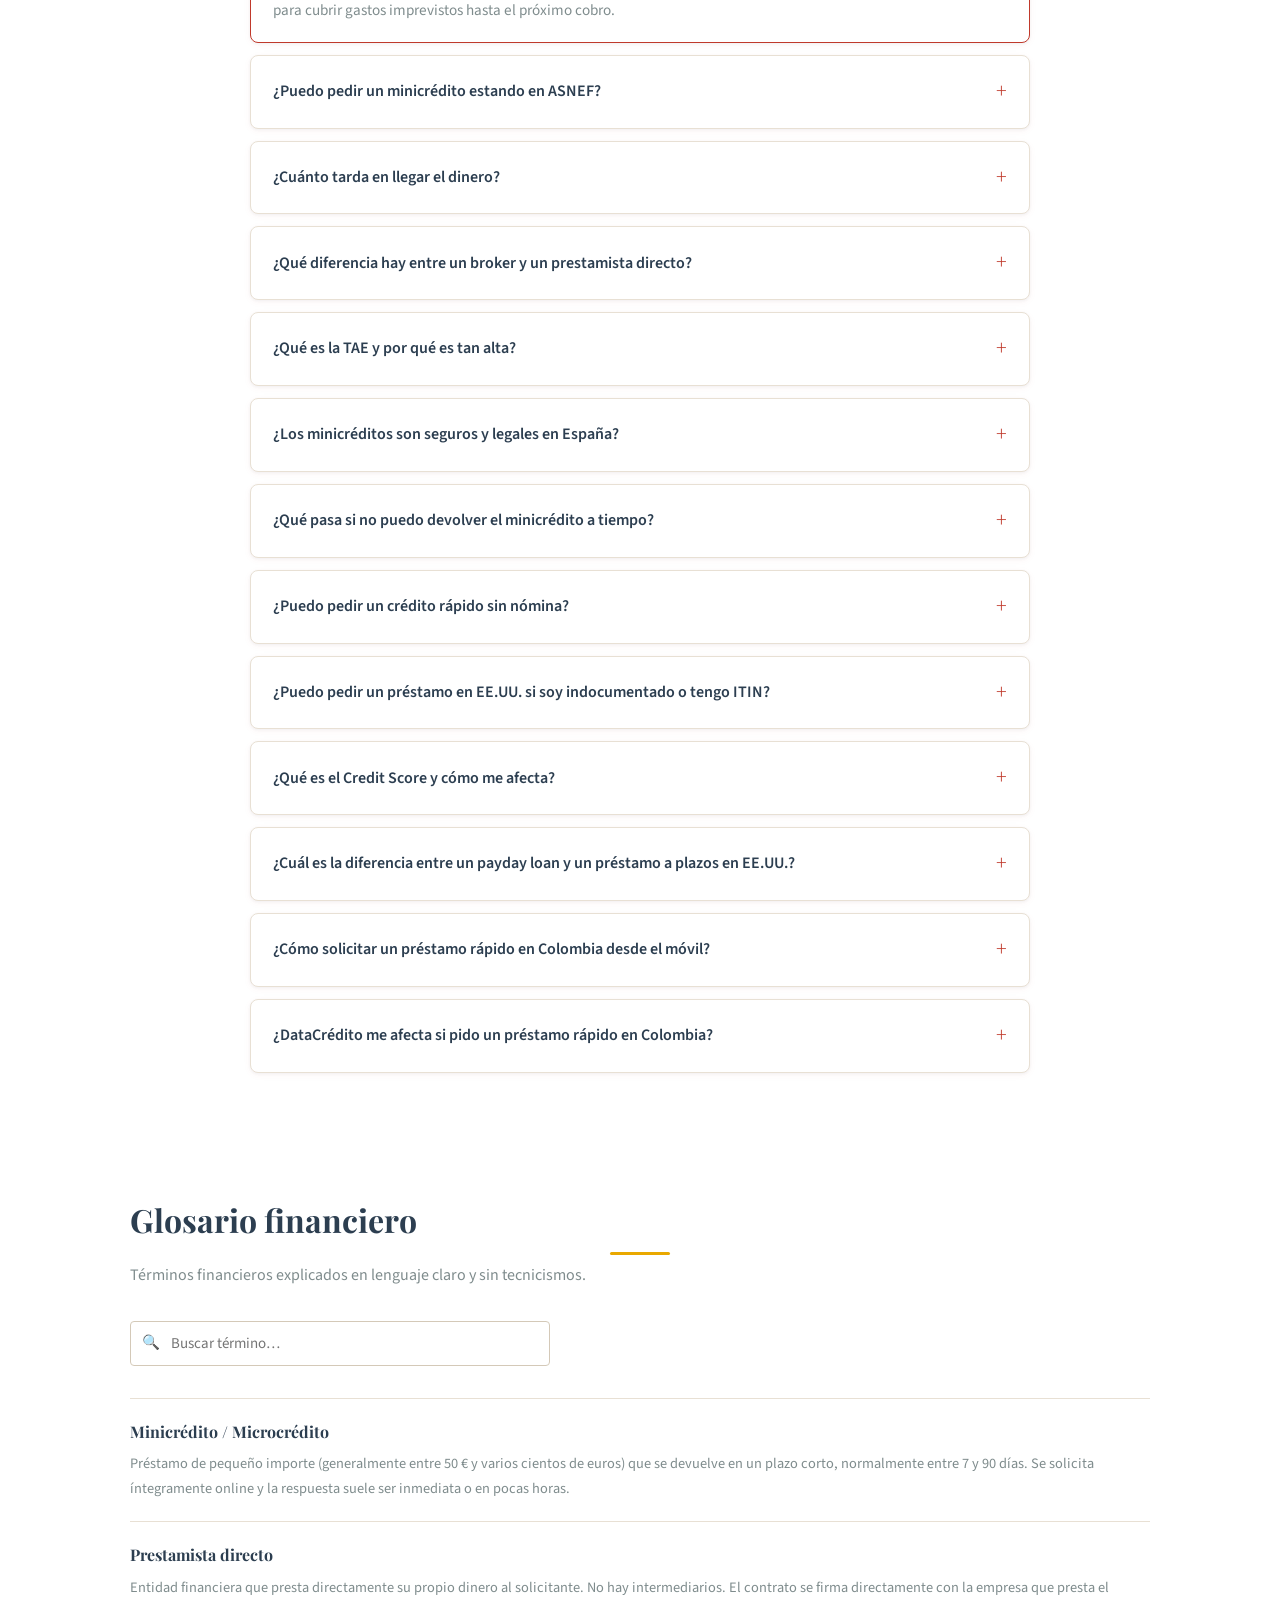
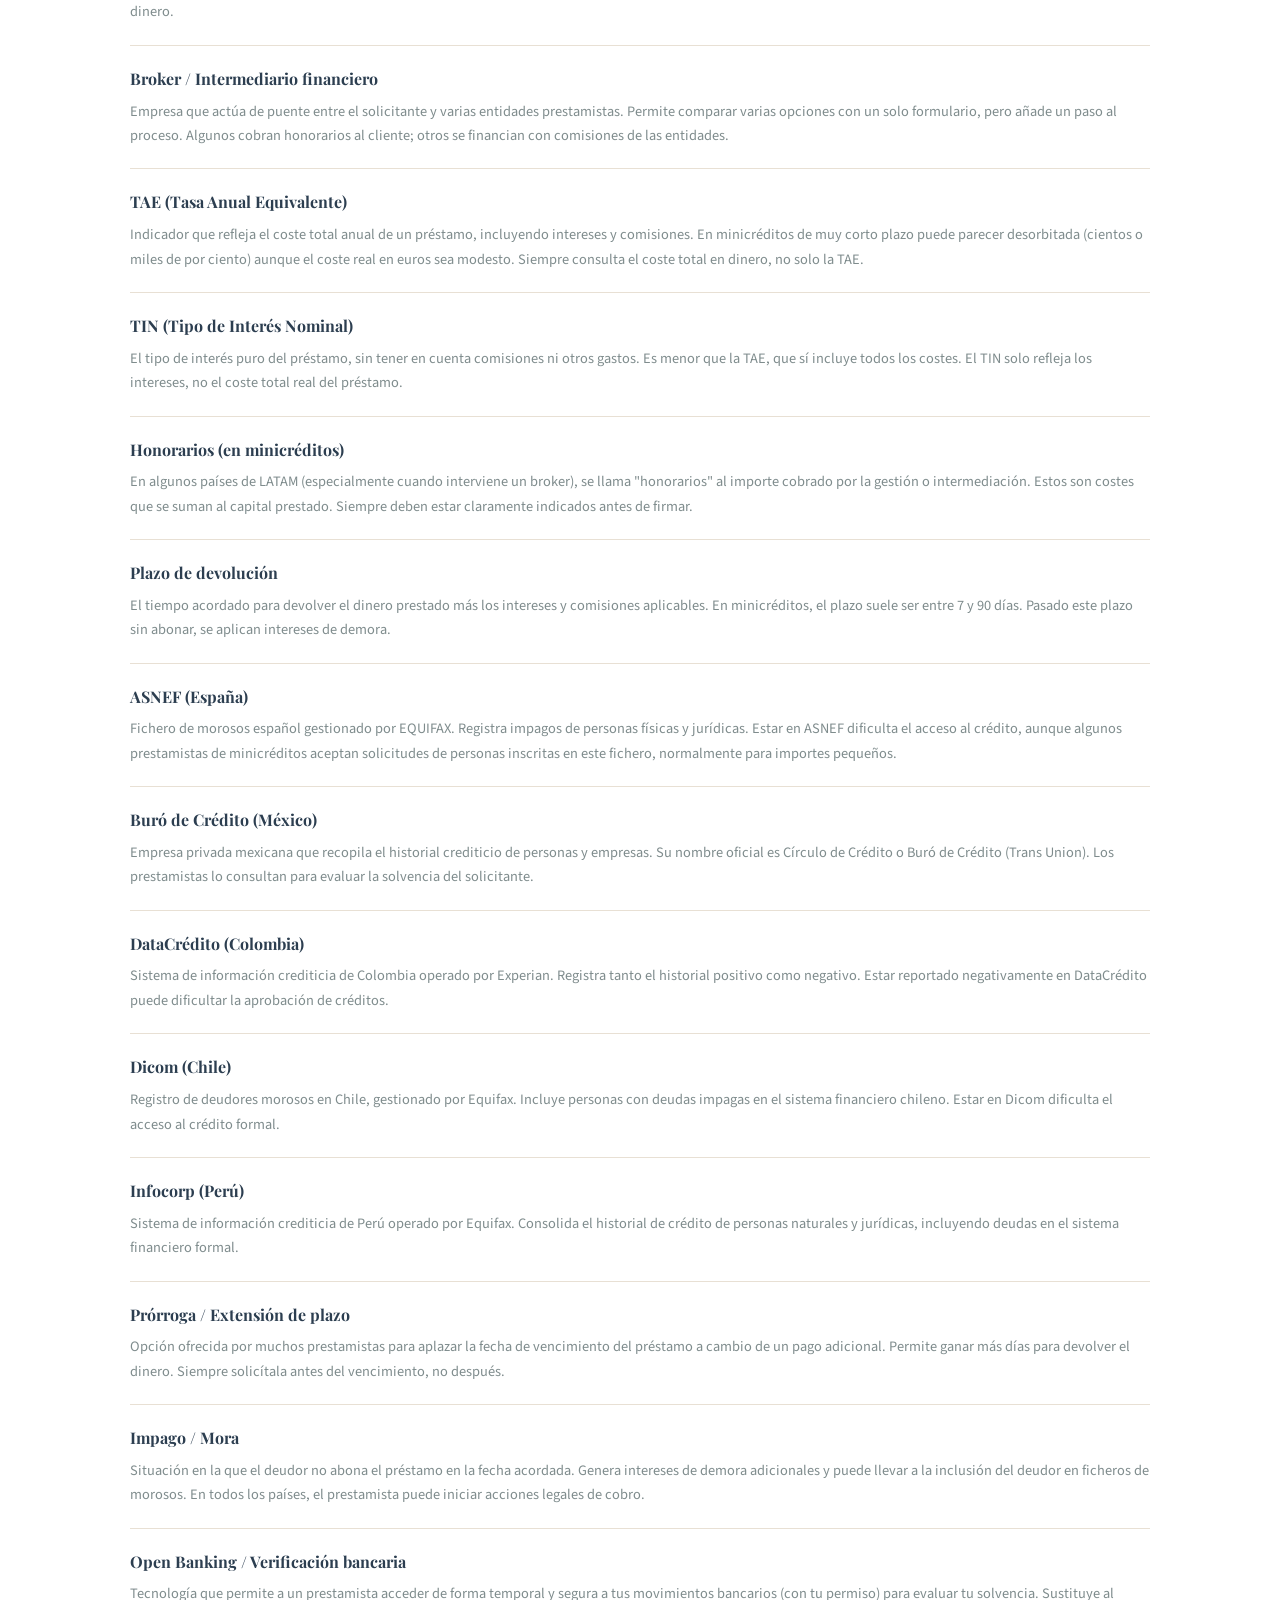
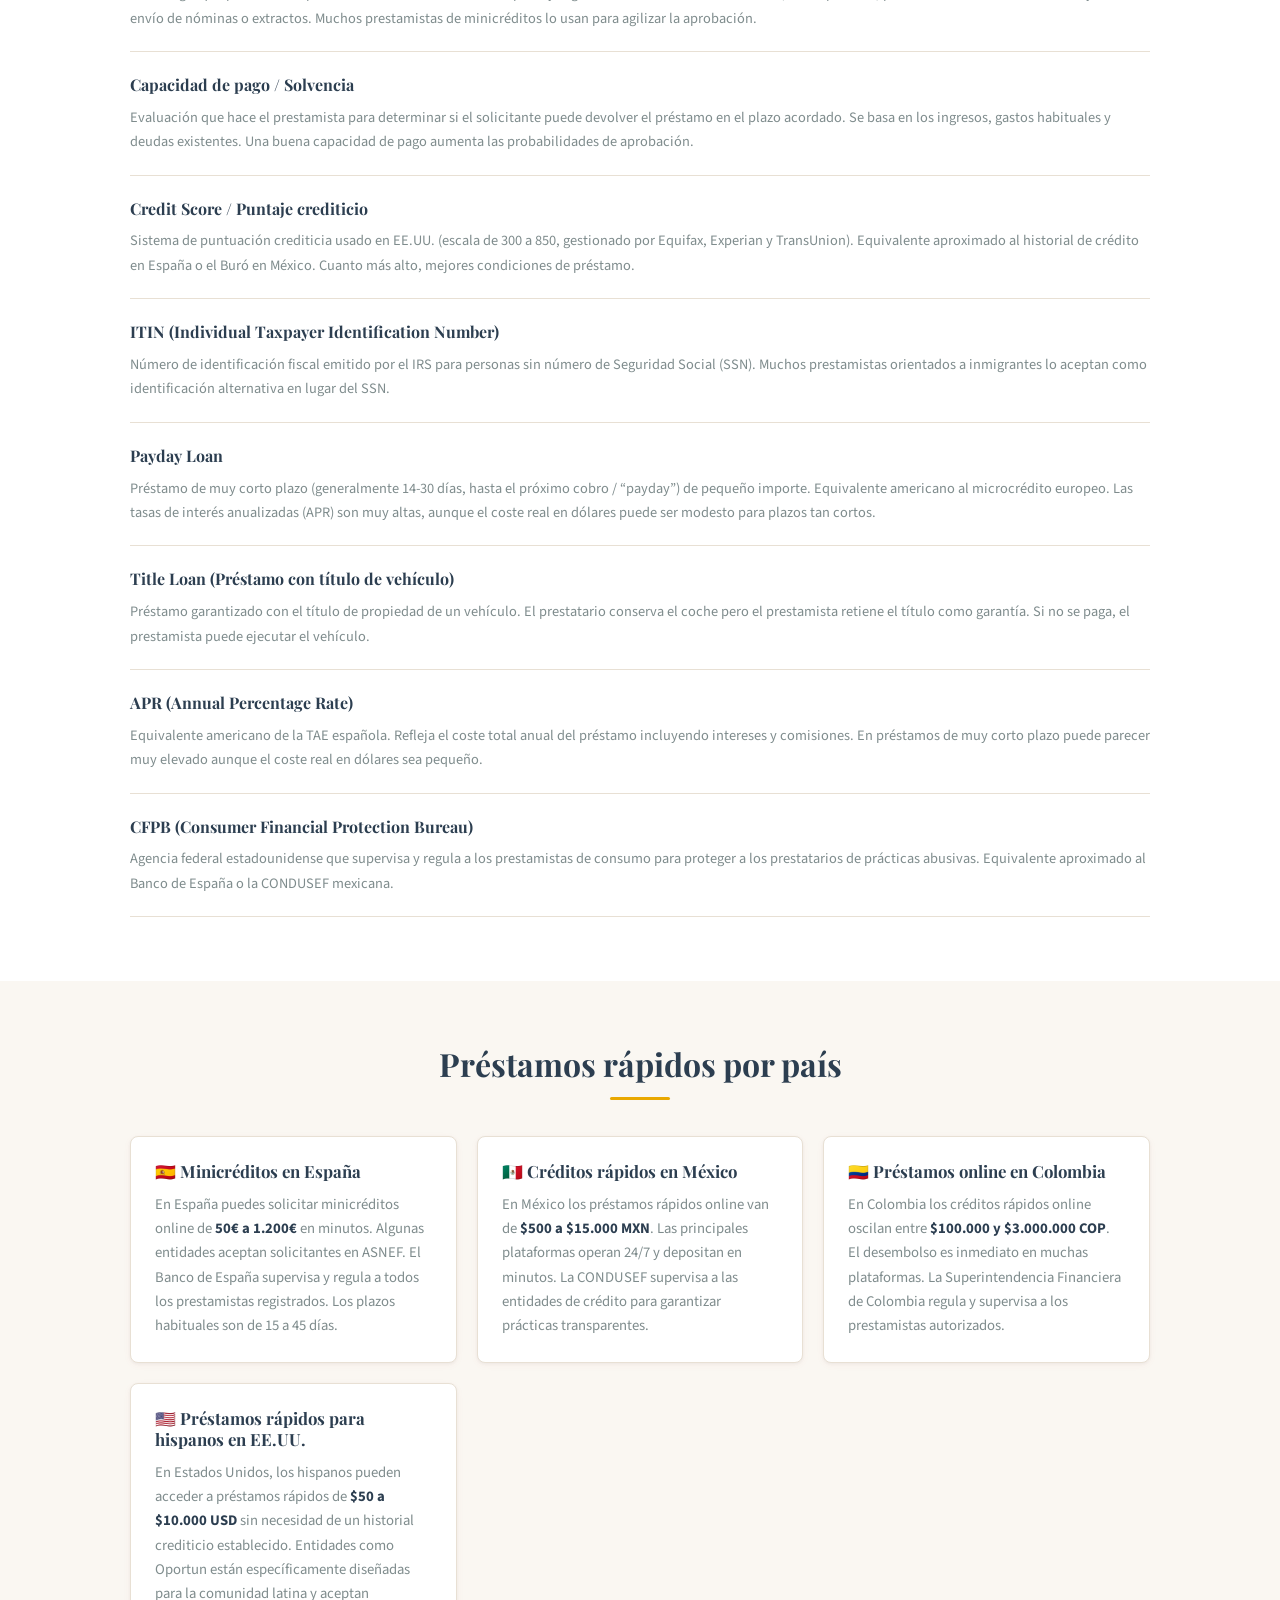
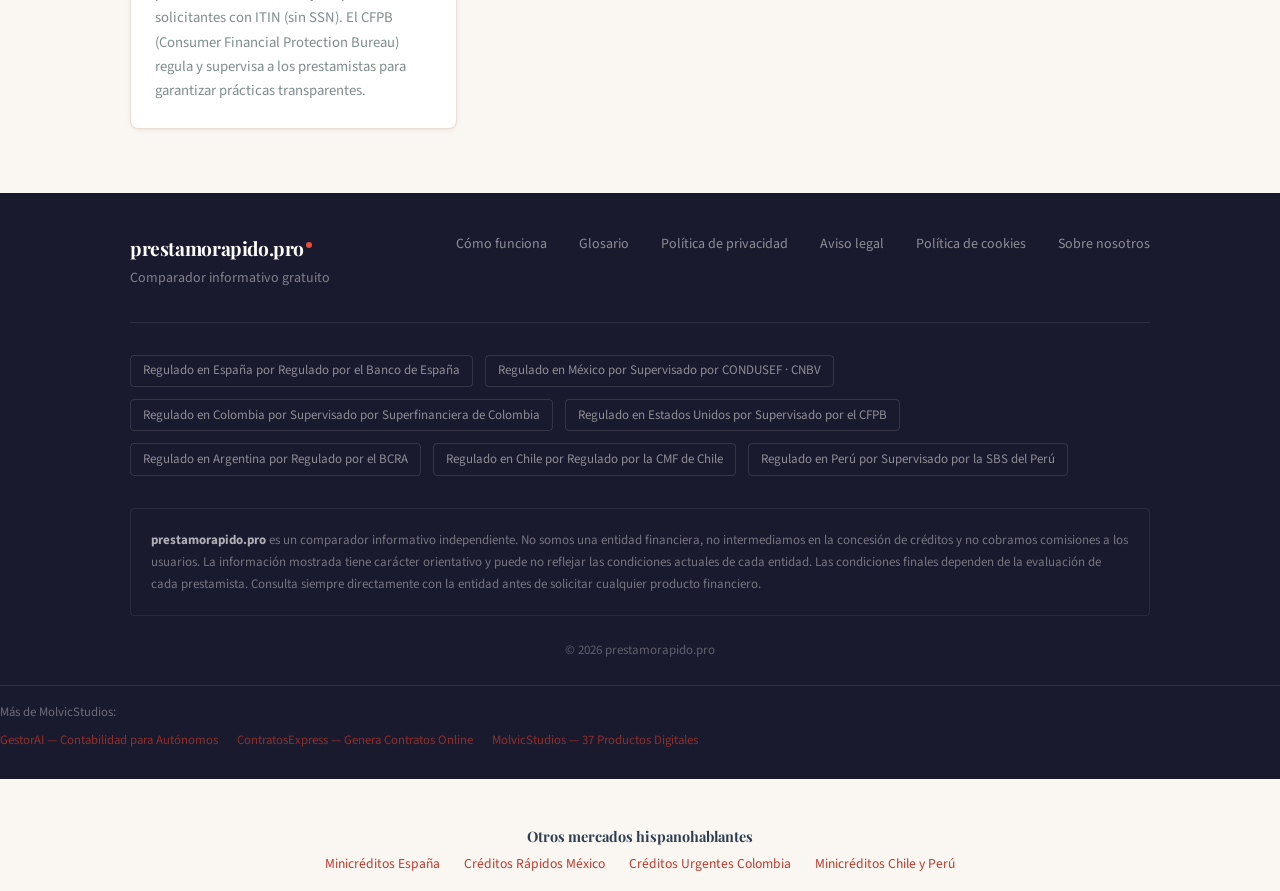
==== commit 4865d603: "SEO: Internal linking — contextual links, footer ecosystem network" ====
--- a/index.html
+++ b/index.html
@@ -14,7 +14,7 @@
   <meta property="og:url" content="https://prestamorapido.pro/">
   <meta property="og:type" content="website">
   <!-- TODO: crear og-image.png 1200x630 -->
-  <meta property="og:image" content="https://prestamorapido.pro/assets/og-image.png">
+  <meta property="og:image" content="https://prestamorapido.pro/og-image.png">
   <meta property="og:image:width" content="1200">
   <meta property="og:image:height" content="630">
   <meta property="og:locale" content="es_ES">
@@ -43,7 +43,9 @@
   <!-- Fonts -->
   <link rel="preconnect" href="https://fonts.googleapis.com">
   <link rel="preconnect" href="https://fonts.gstatic.com" crossorigin>
-  <link href="https://fonts.googleapis.com/css2?family=Playfair+Display:ital,wght@0,400;0,600;0,700;1,400&family=Source+Sans+3:wght@400;500;600&display=swap" rel="stylesheet">
+  <link rel="preload" as="style" href="https://fonts.googleapis.com/css2?family=Playfair+Display:ital,wght@0,400;0,600;0,700;1,400&family=Source+Sans+3:wght@400;500;600&display=swap">
+<link href="https://fonts.googleapis.com/css2?family=Playfair+Display:ital,wght@0,400;0,600;0,700;1,400&family=Source+Sans+3:wght@400;500;600&display=swap" rel="stylesheet" media="print" onload="this.media='all'">
+<noscript><link href="https://fonts.googleapis.com/css2?family=Playfair+Display:ital,wght@0,400;0,600;0,700;1,400&family=Source+Sans+3:wght@400;500;600&display=swap" rel="stylesheet"></noscript>
 
   <link rel="stylesheet" href="assets/style.css">
 
@@ -190,17 +192,17 @@
     <!-- MyLead Affiliate Banners -->
     <!-- Banner 1: PrestamosOnlineYa -->
     <div class="mylead-banner" style="margin:1.5rem auto;max-width:860px;padding:0 1rem;display:flex;justify-content:center;align-items:flex-start;flex-wrap:wrap;gap:1rem;overflow:hidden;">
-      <script type="text/javascript" id="2e1womxfYNQHXlpzhxEb" src="https://low-prices.eu/js/script_2e1womxfYNQHXlpzhxEb.js"></script>
+      <script defer type="text/javascript" id="2e1womxfYNQHXlpzhxEb" src="https://low-prices.eu/js/script_2e1womxfYNQHXlpzhxEb.js"></script>
     </div>
 
     <!-- Banner 2: Solcredito -->
     <div class="mylead-banner" style="margin:1.5rem auto;max-width:860px;padding:0 1rem;display:flex;justify-content:center;align-items:flex-start;flex-wrap:wrap;gap:1rem;overflow:hidden;">
-      <script type="text/javascript" id="aADLJjHN253uYz9NTl8e" src="https://low-prices.eu/js/script_aADLJjHN253uYz9NTl8e.js"></script>
+      <script defer type="text/javascript" id="aADLJjHN253uYz9NTl8e" src="https://low-prices.eu/js/script_aADLJjHN253uYz9NTl8e.js"></script>
     </div>
 
     <!-- Banner 3: B100 Tarjeta -->
     <div class="mylead-banner" style="margin:1.5rem auto;max-width:860px;padding:0 1rem;display:flex;justify-content:center;align-items:flex-start;flex-wrap:wrap;gap:1rem;overflow:hidden;">
-      <script type="text/javascript" id="bDkOMpH3Q3rcZrAwTM1a" src="https://low-prices.eu/js/script_bDkOMpH3Q3rcZrAwTM1a.js"></script>
+      <script defer type="text/javascript" id="bDkOMpH3Q3rcZrAwTM1a" src="https://low-prices.eu/js/script_bDkOMpH3Q3rcZrAwTM1a.js"></script>
     </div>
 
     <!-- ═══════════════════════════════════
@@ -579,6 +581,14 @@
 
       <p class="footer-copy">© 2026 prestamorapido.pro</p>
     </div>
+    <section class="footer-ecosystem" style="margin-top:1.5rem;padding-top:1rem;border-top:1px solid rgba(255,255,255,0.1)">
+      <p style="font-size:.8rem;opacity:.6;margin-bottom:.5rem">Más de MolvicStudios:</p>
+      <p style="font-size:.8rem">
+        <a href="https://gestorai.pro/" rel="noopener" target="_blank" style="margin-right:1rem;opacity:.7">GestorAI — Contabilidad para Autónomos</a>
+        <a href="https://contratosexpress.pro/" rel="noopener" target="_blank" style="margin-right:1rem;opacity:.7">ContratosExpress — Genera Contratos Online</a>
+        <a href="https://molvicstudios.pro/" rel="noopener" target="_blank" style="margin-right:1rem;opacity:.7">MolvicStudios — 37 Productos Digitales</a>
+      </p>
+    </section>
   </footer>
 
   <!-- ═══════════════════════════════════
@@ -597,7 +607,7 @@
 
   <script src="assets/analytics.js" defer></script>
   <script src="assets/app.js"></script>
-<script type='text/javascript' src='https://storage.ko-fi.com/cdn/widget/Widget_2.js'></script><script type='text/javascript'>kofiwidget2.init('Support me on Ko-fi', '#72a4f2', 'E1E41XP6I9');kofiwidget2.draw();</script>
+<script defer type='text/javascript' src='https://storage.ko-fi.com/cdn/widget/Widget_2.js'></script><script type='text/javascript'>kofiwidget2.init('Support me on Ko-fi', '#72a4f2', 'E1E41XP6I9');kofiwidget2.draw();</script>
 <script type="application/ld+json">
 {
   "@context": "https://schema.org",
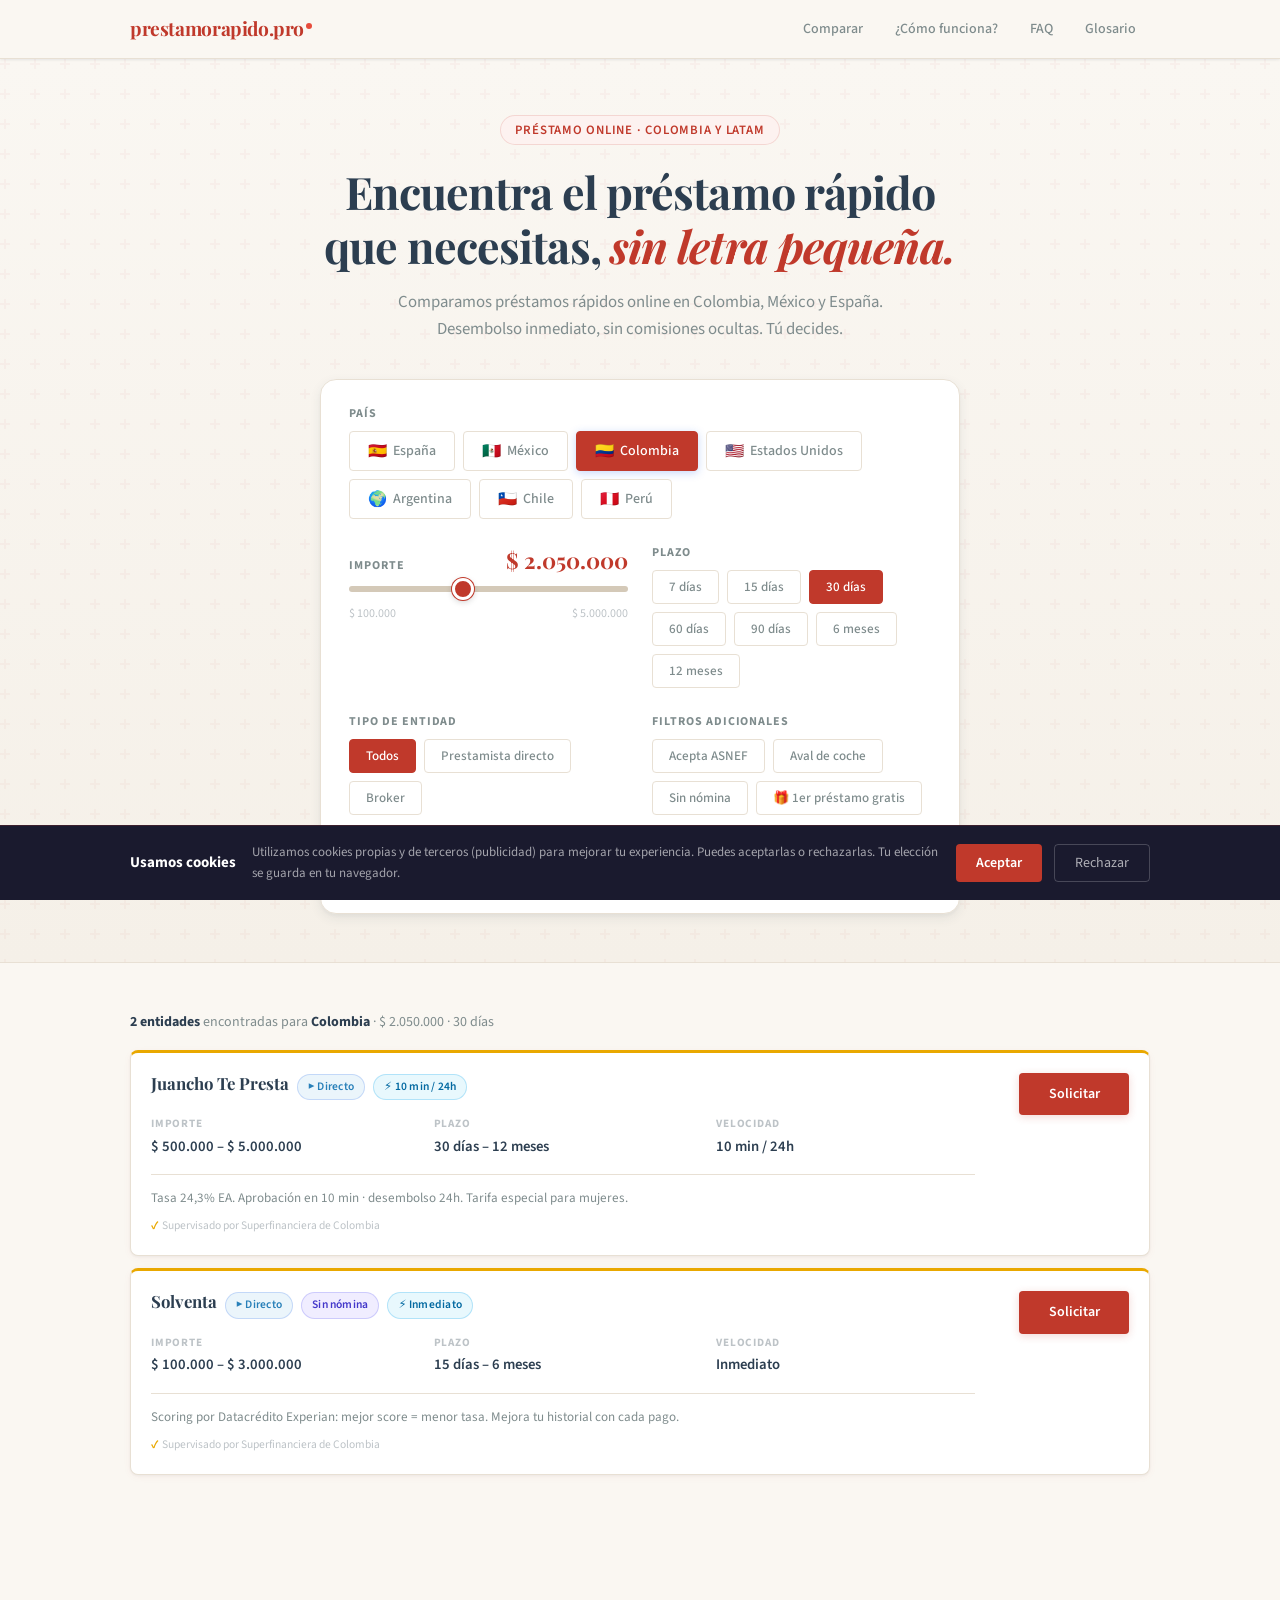
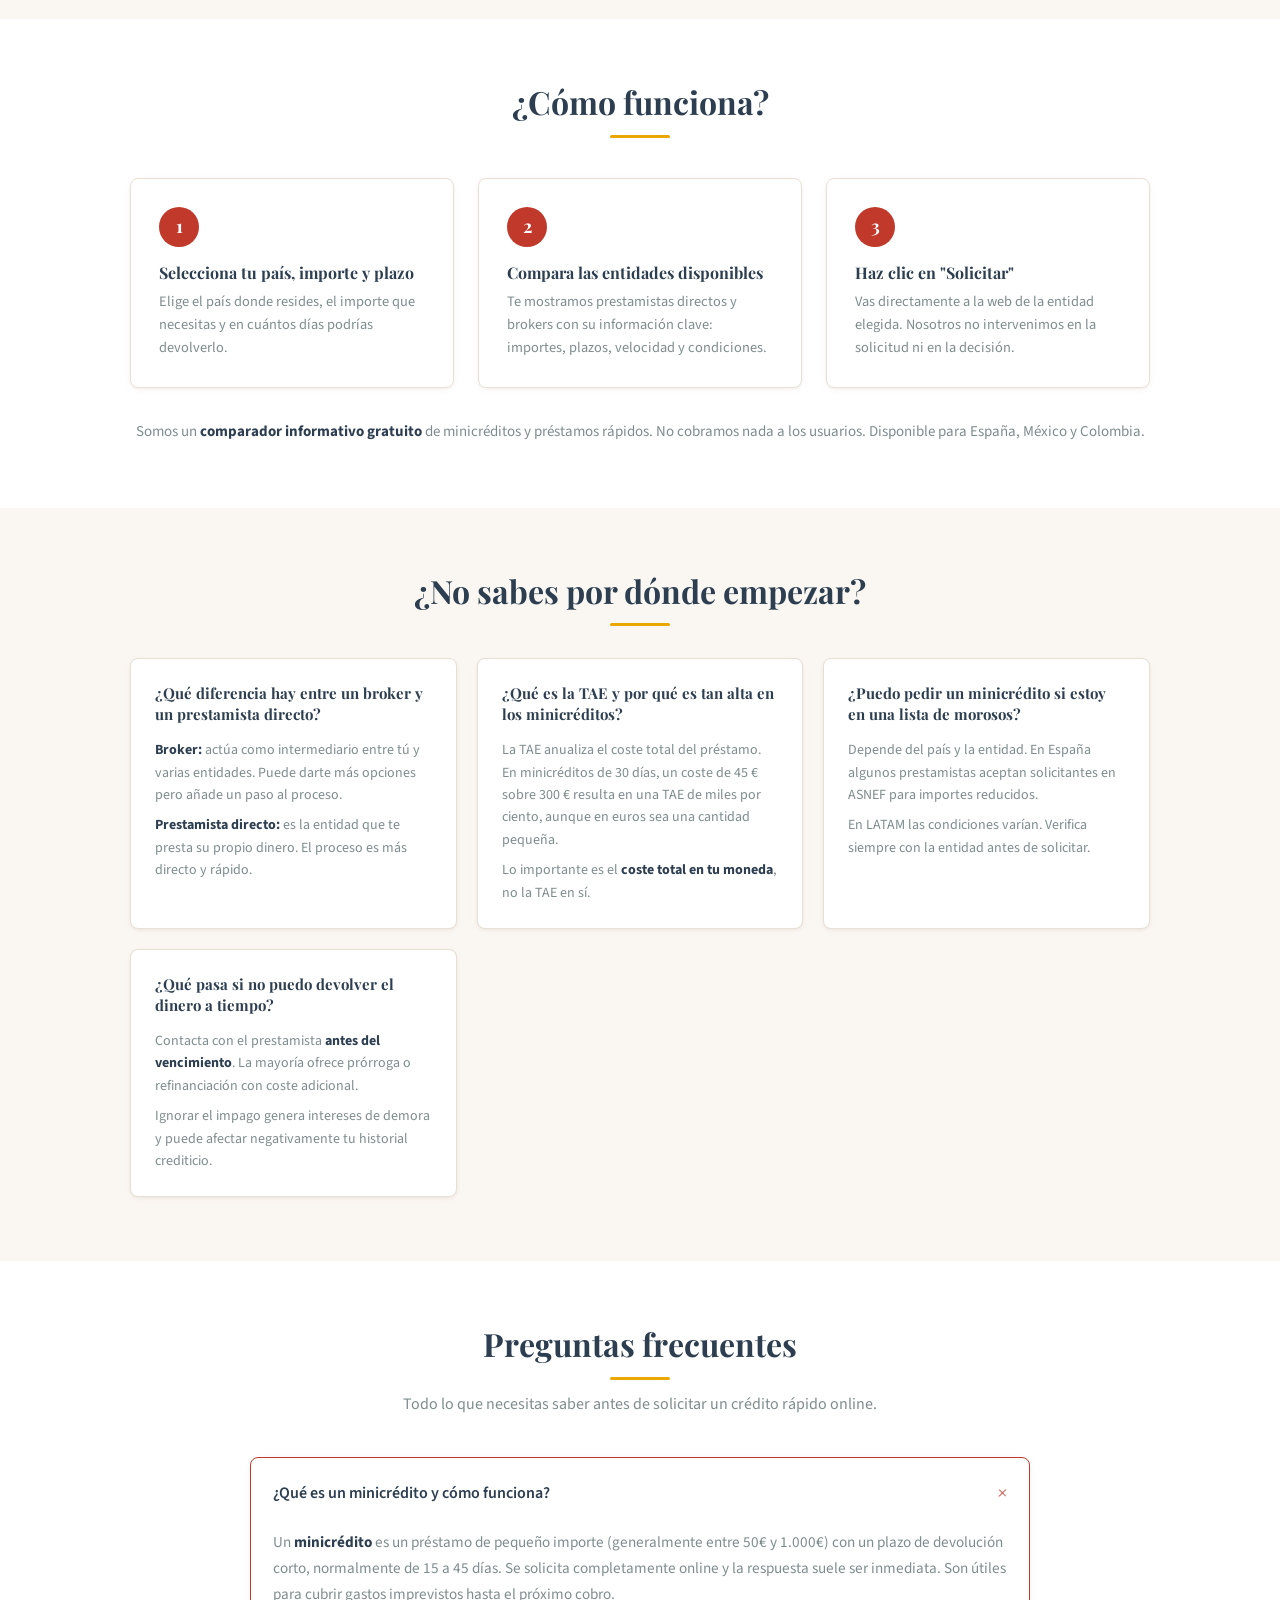
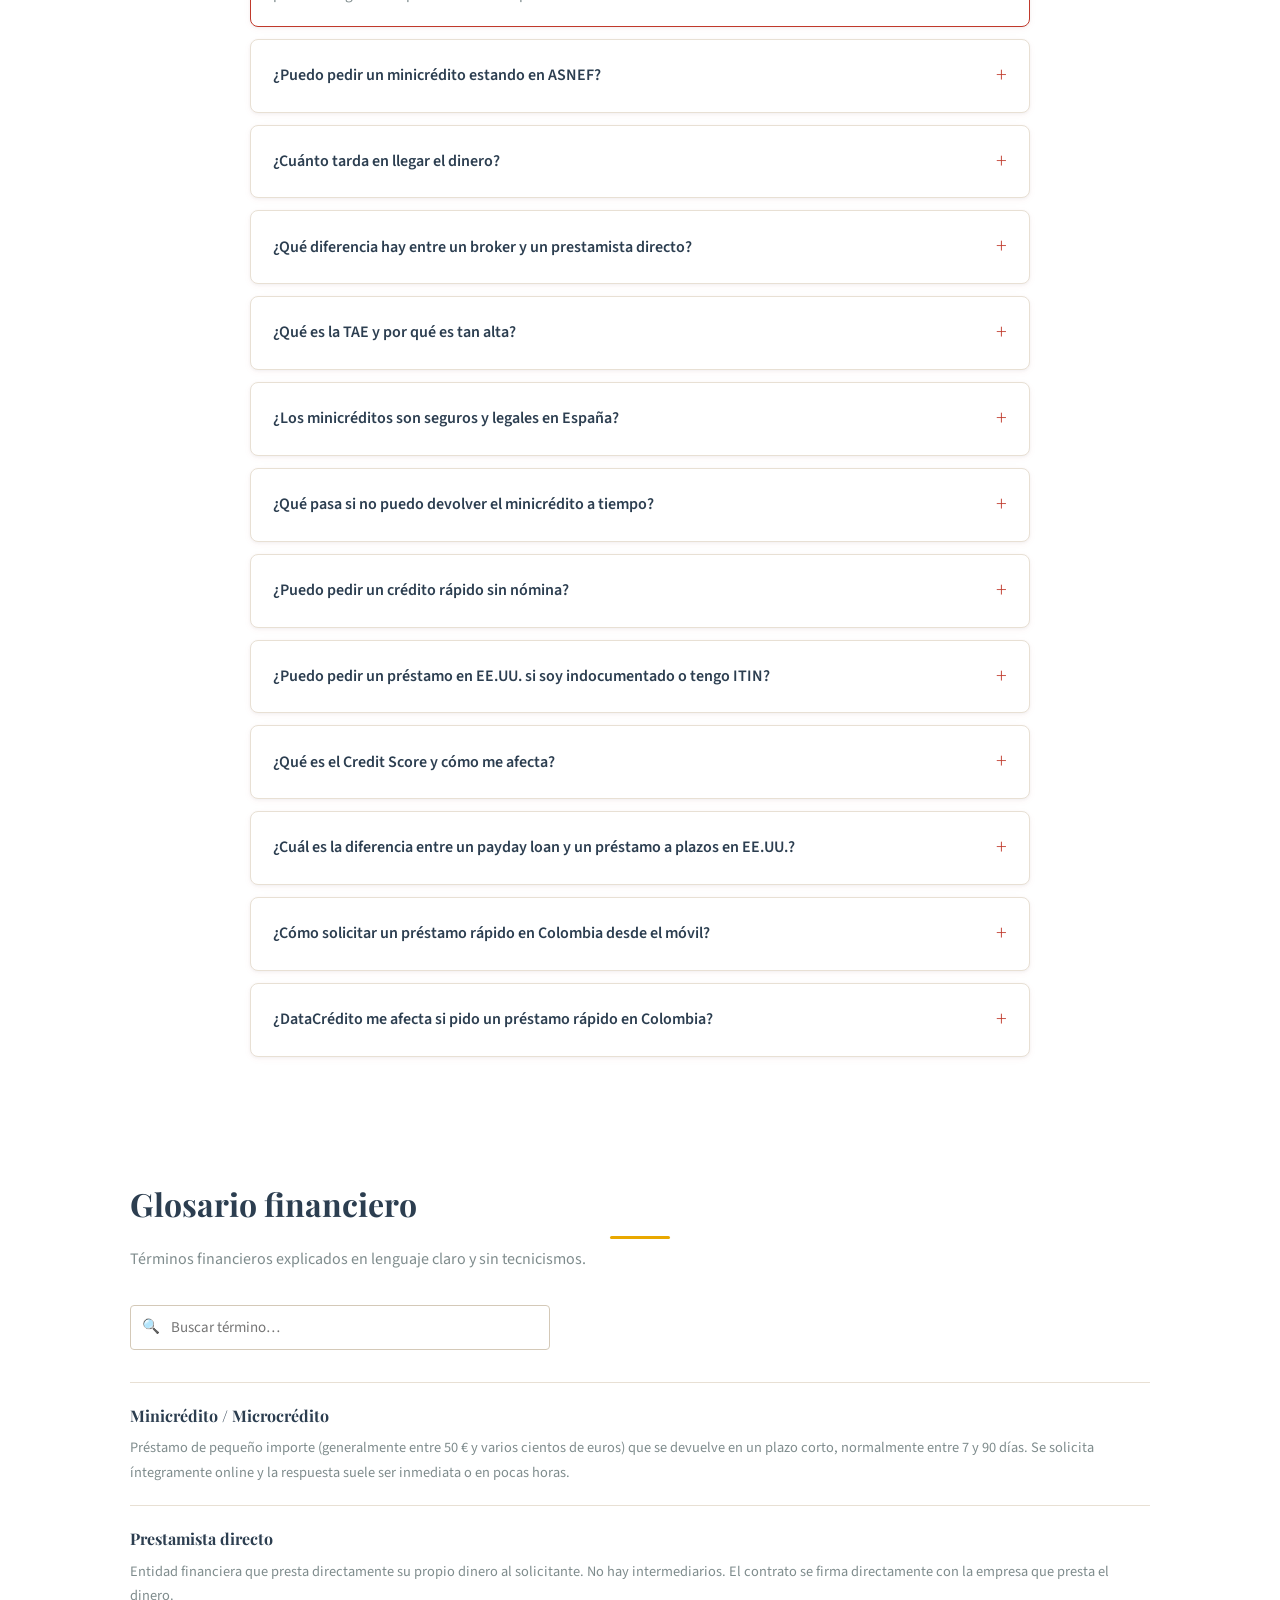
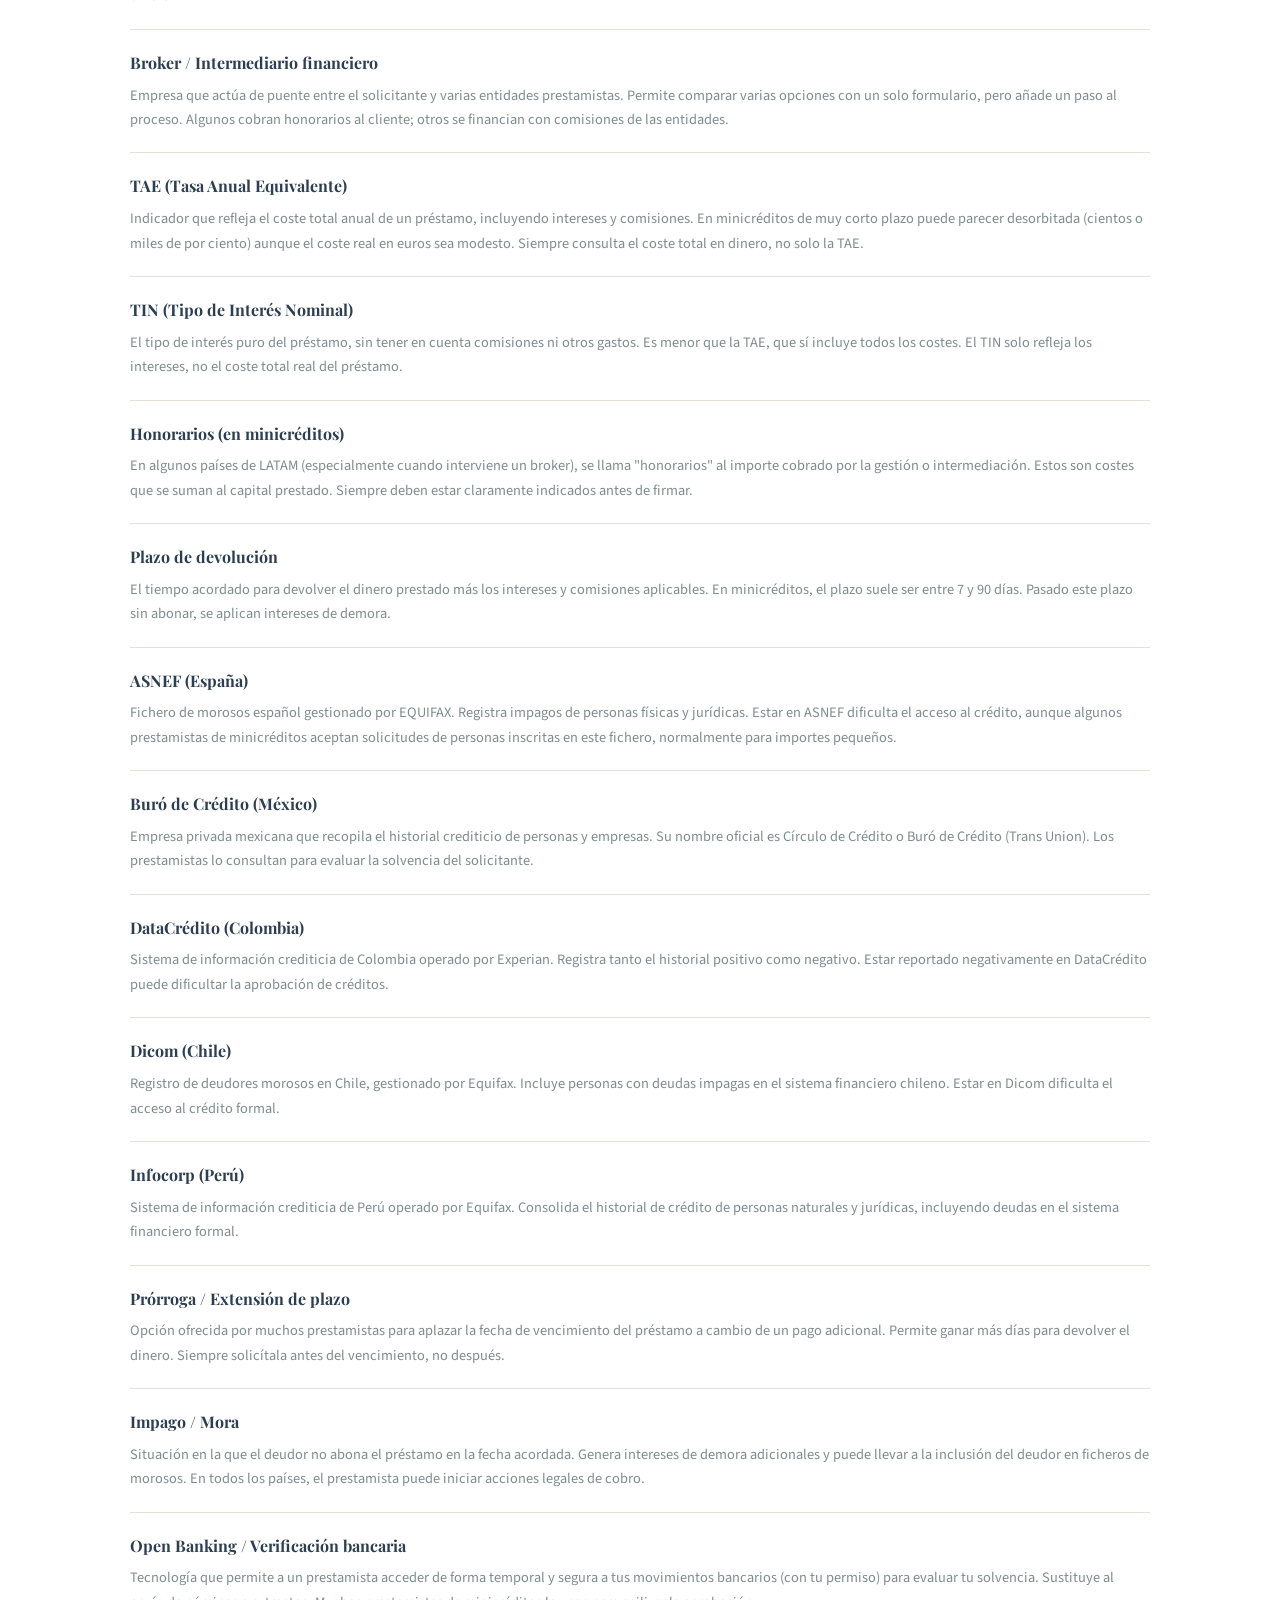
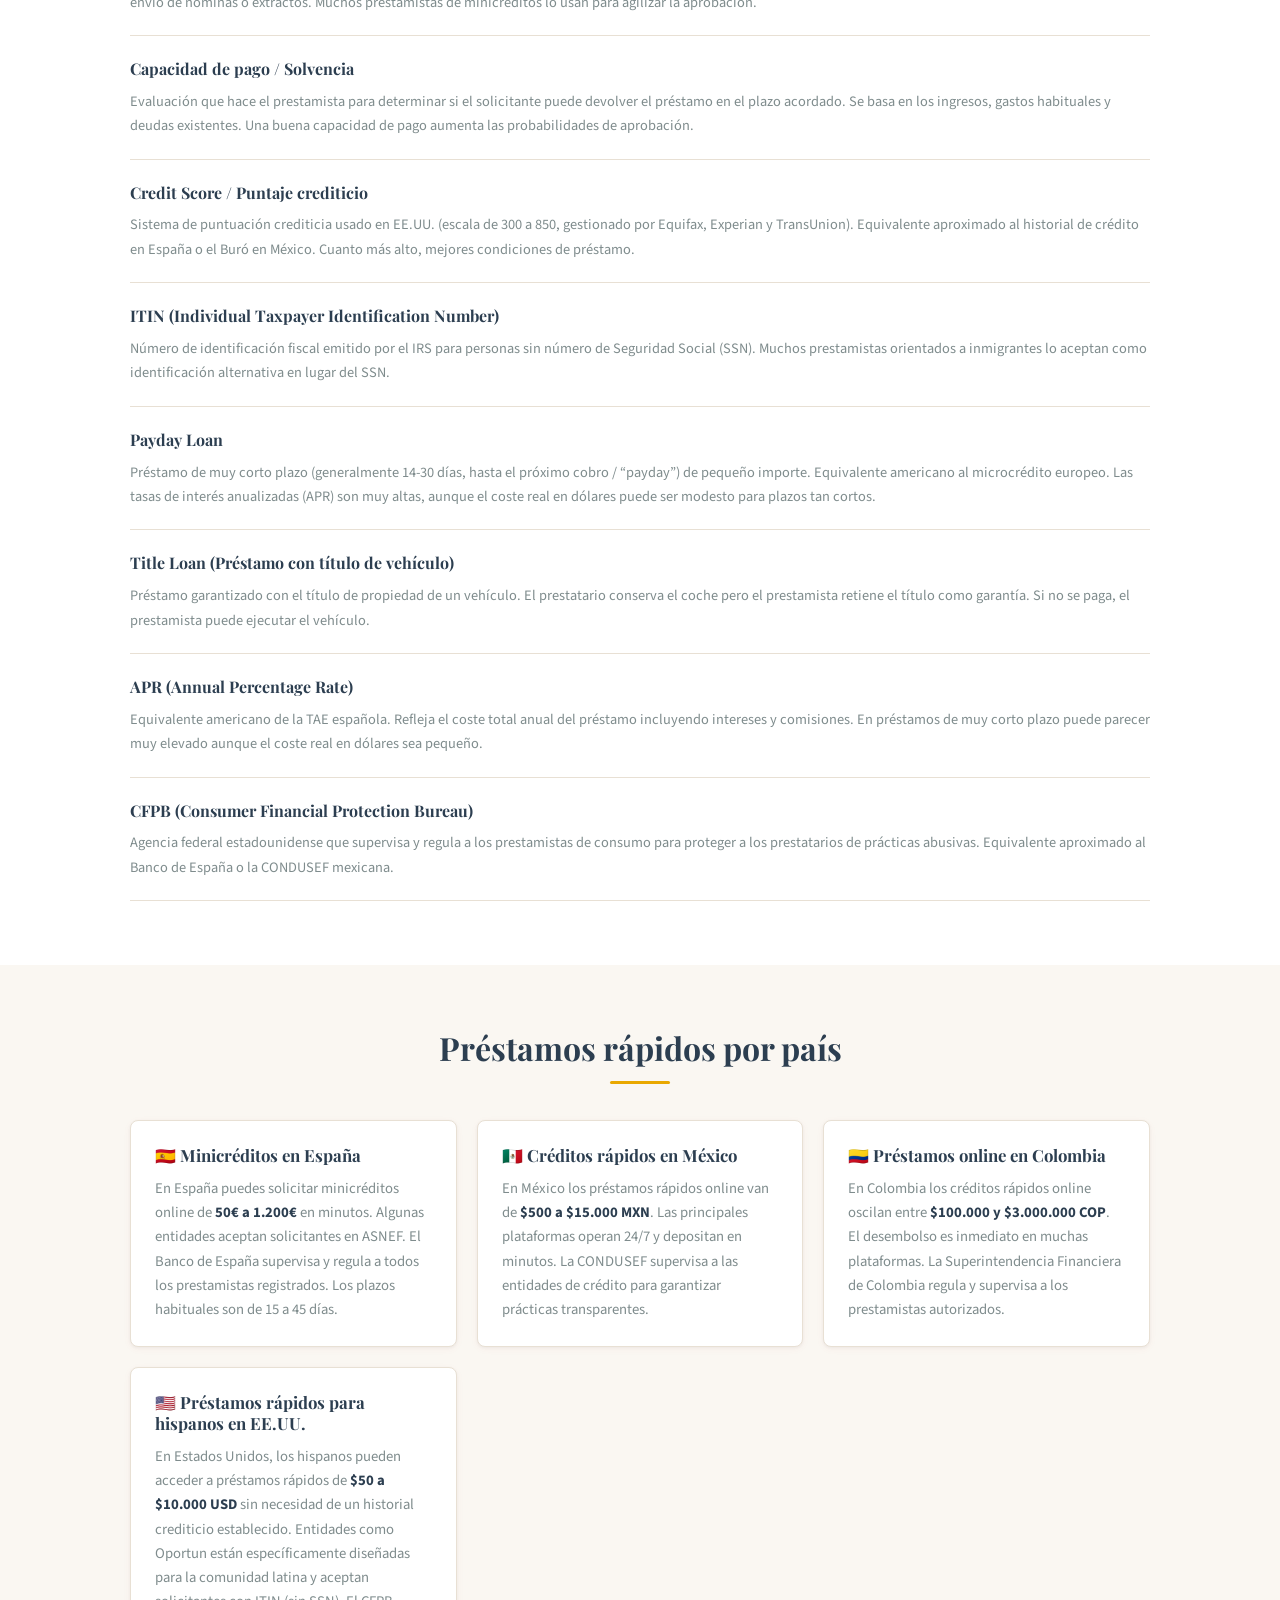
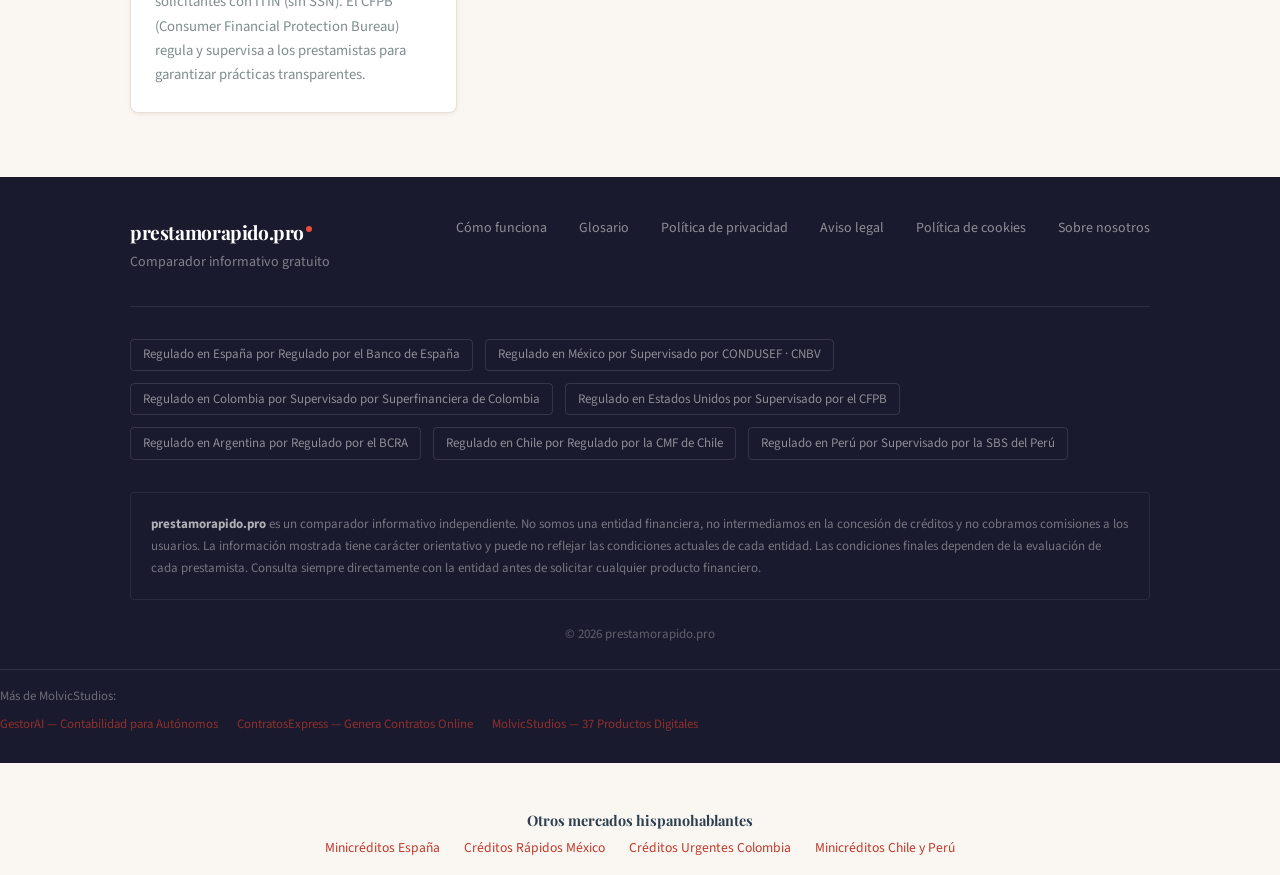
==== commit 7698ad20: "fix: eliminar toda la publicidad Adsterra — MyLead sin cambios" ====
--- a/index.html
+++ b/index.html
@@ -74,19 +74,10 @@
     </nav>
   </header>
 
-  <!-- ═══════════════════════════════════
-       ADSTERRA BANNERS - TOP POSITION
-  ═══════════════════════════════════ -->
-  <!-- Native Banner (Adsterra) -->
-  <div class="adsterra-native-banner-top" style="margin:1rem auto;max-width:860px;padding:0 1rem;text-align:center;">
-    <script async="async" data-cfasync="false" src="https://pl29052499.profitablecpmratenetwork.com/44b26fec0634c2f8672e129bc2b5d541/invoke.js"></script>
-    <div id="container-44b26fec0634c2f8672e129bc2b5d541"></div>
-  </div>
+
+</div>
 
   <!-- Social Bar (Adsterra) -->
-  <div class="adsterra-social-bar-top">
-    <script src="https://pl29052498.profitablecpmratenetwork.com/87/d1/58/87d1585a0a21bc46c48042a37a43a3dd.js" defer></script>
-  </div>
 
   <main>
 
